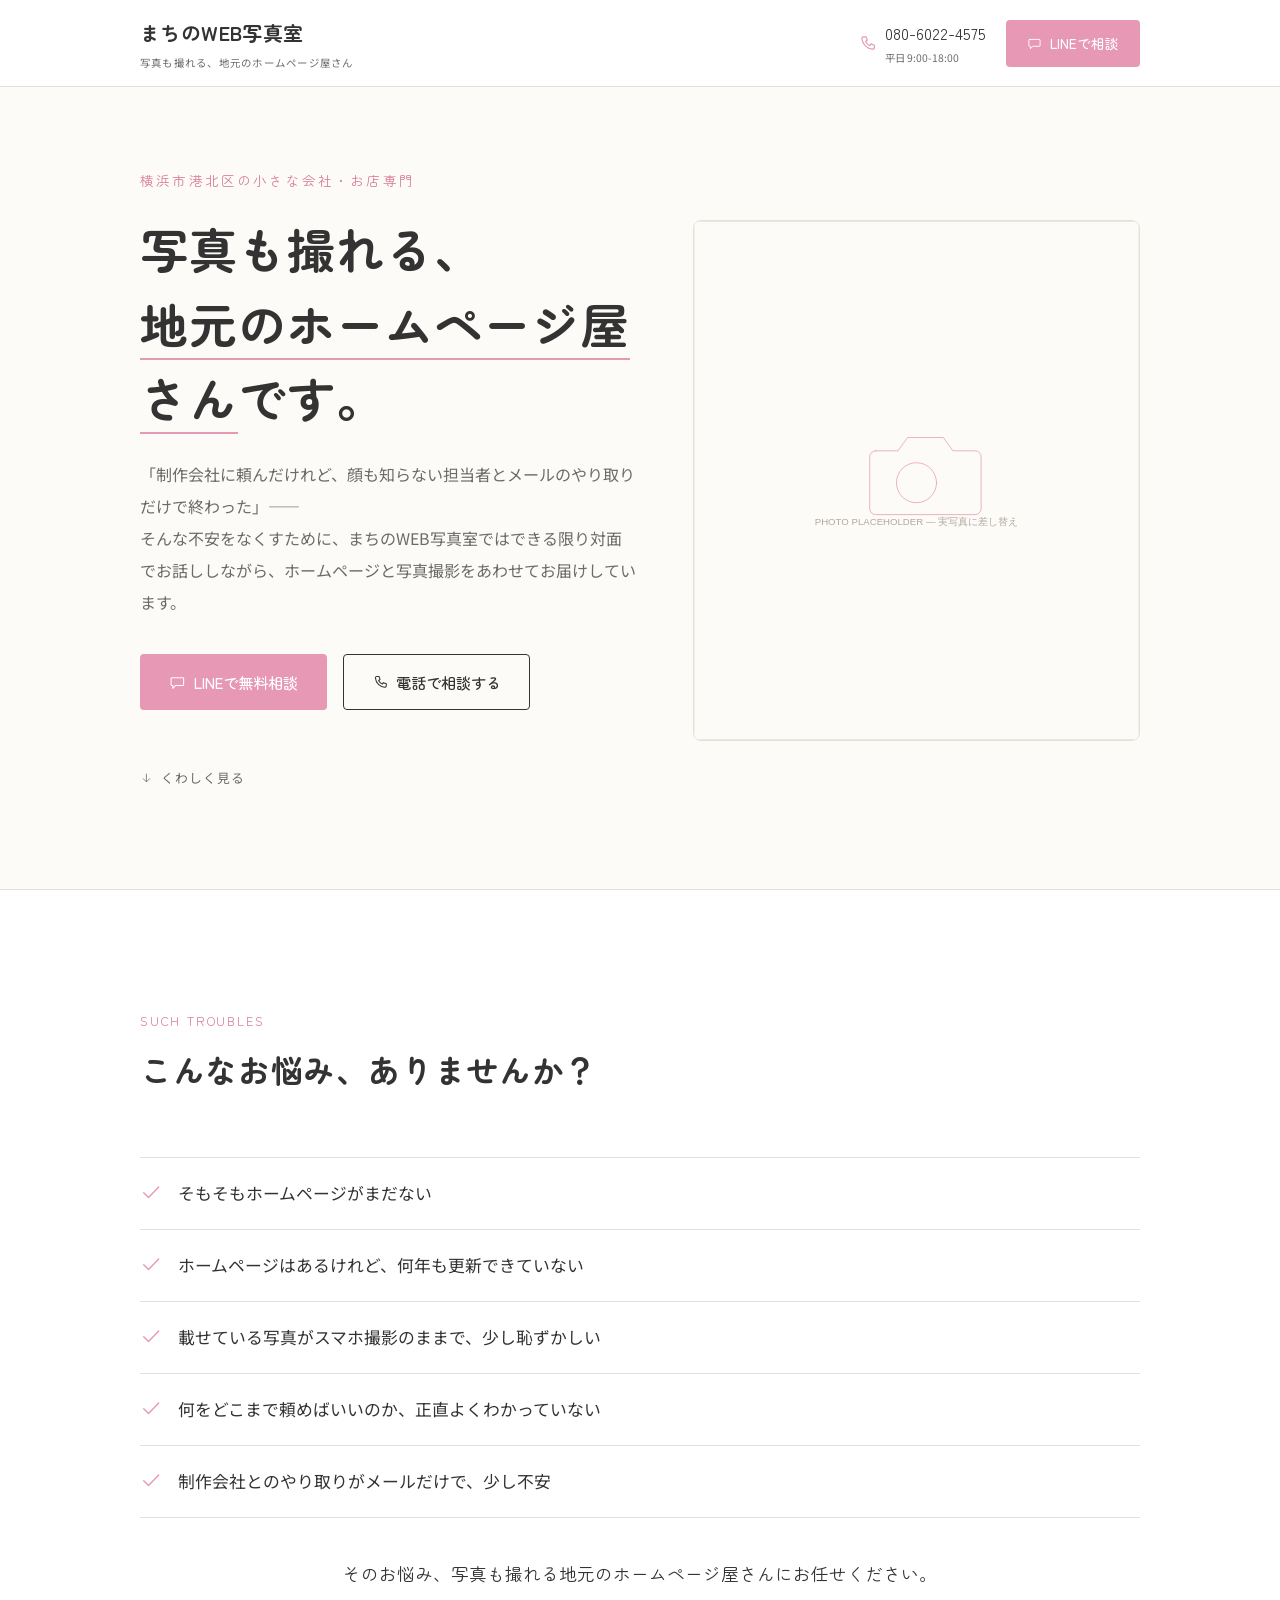
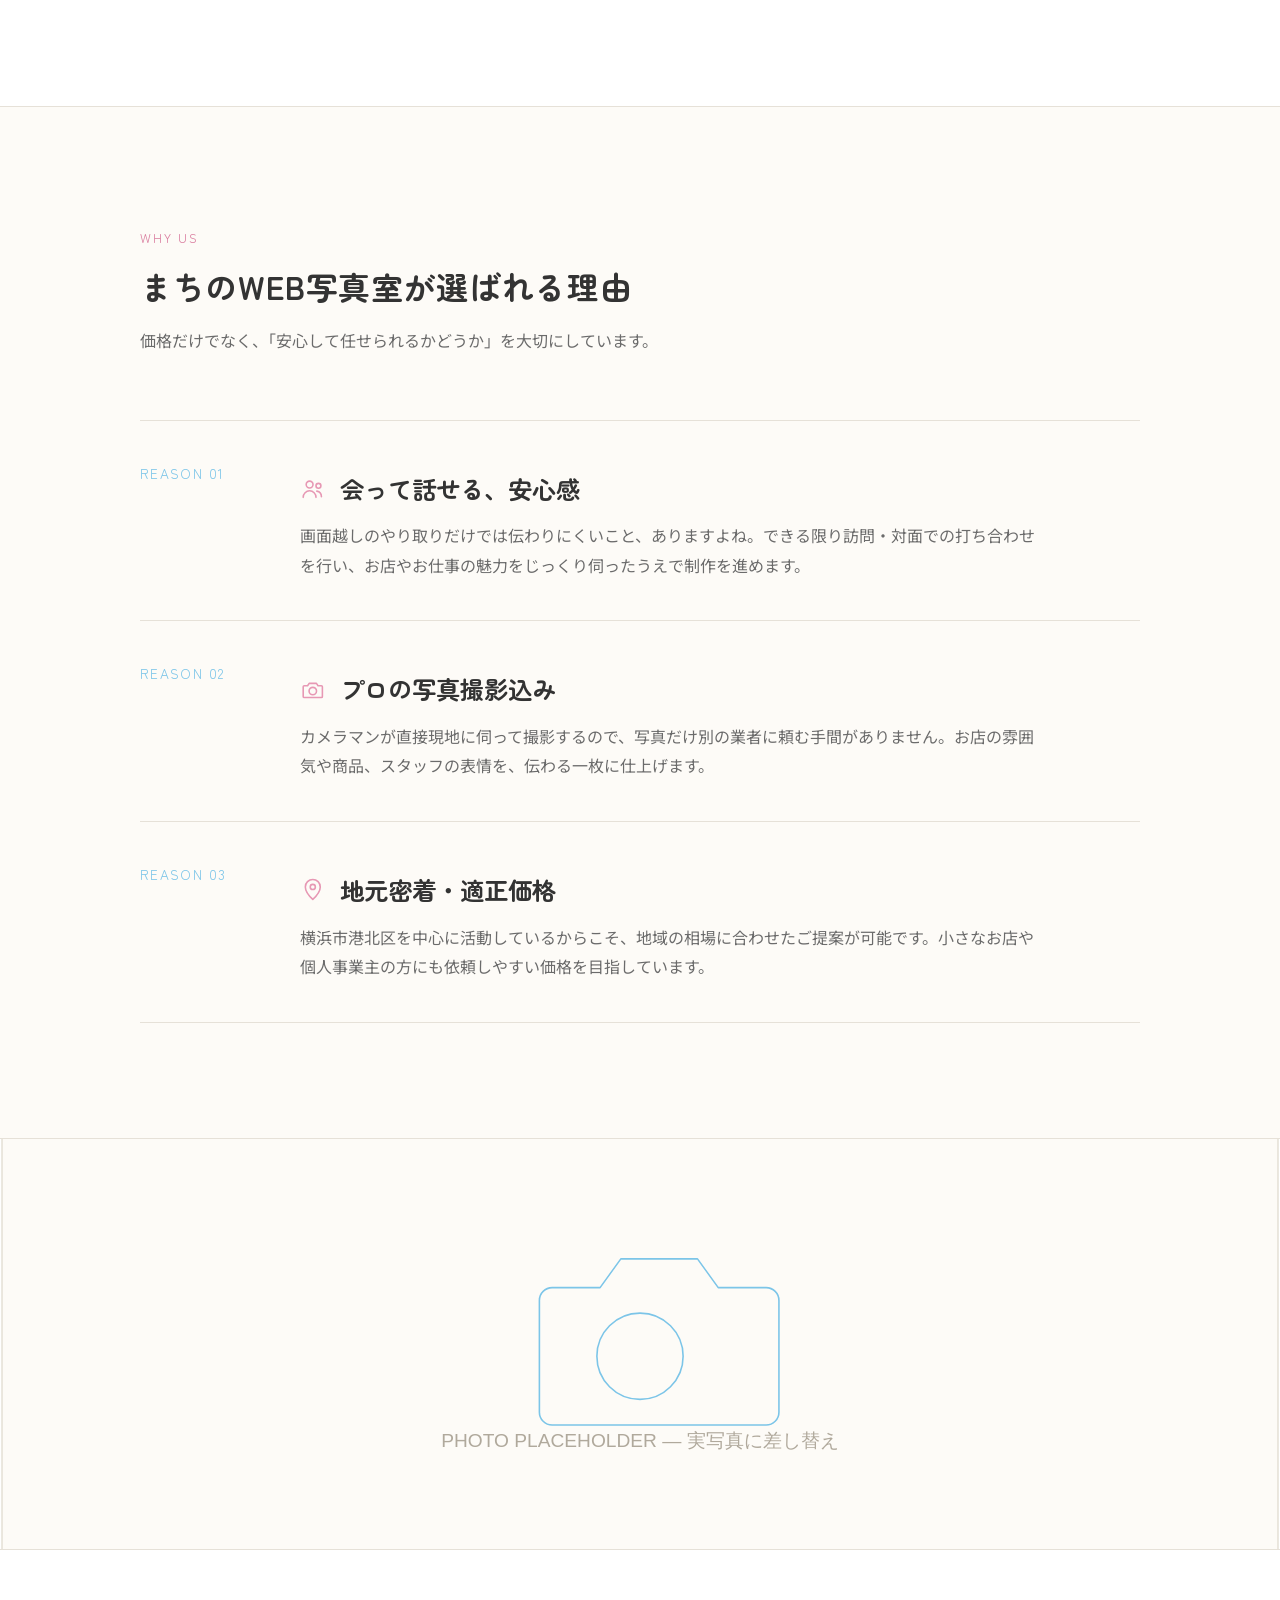
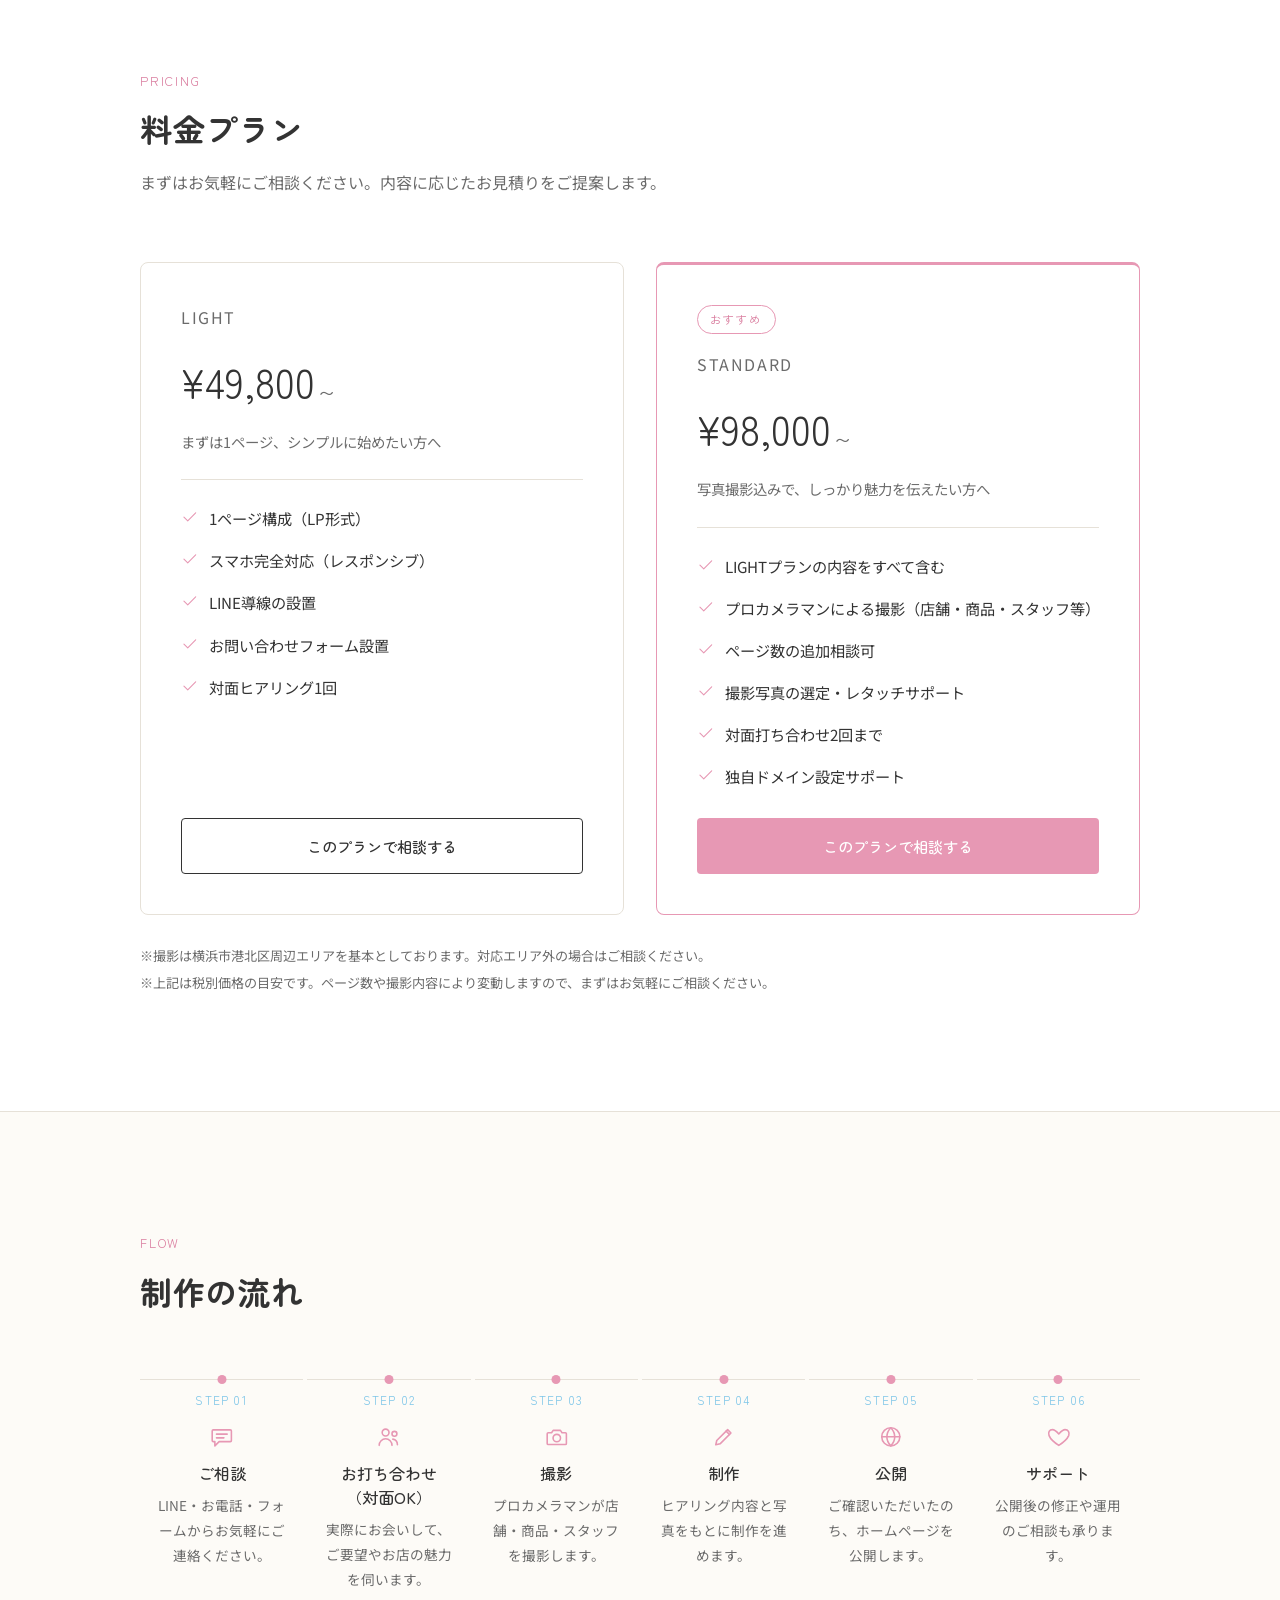
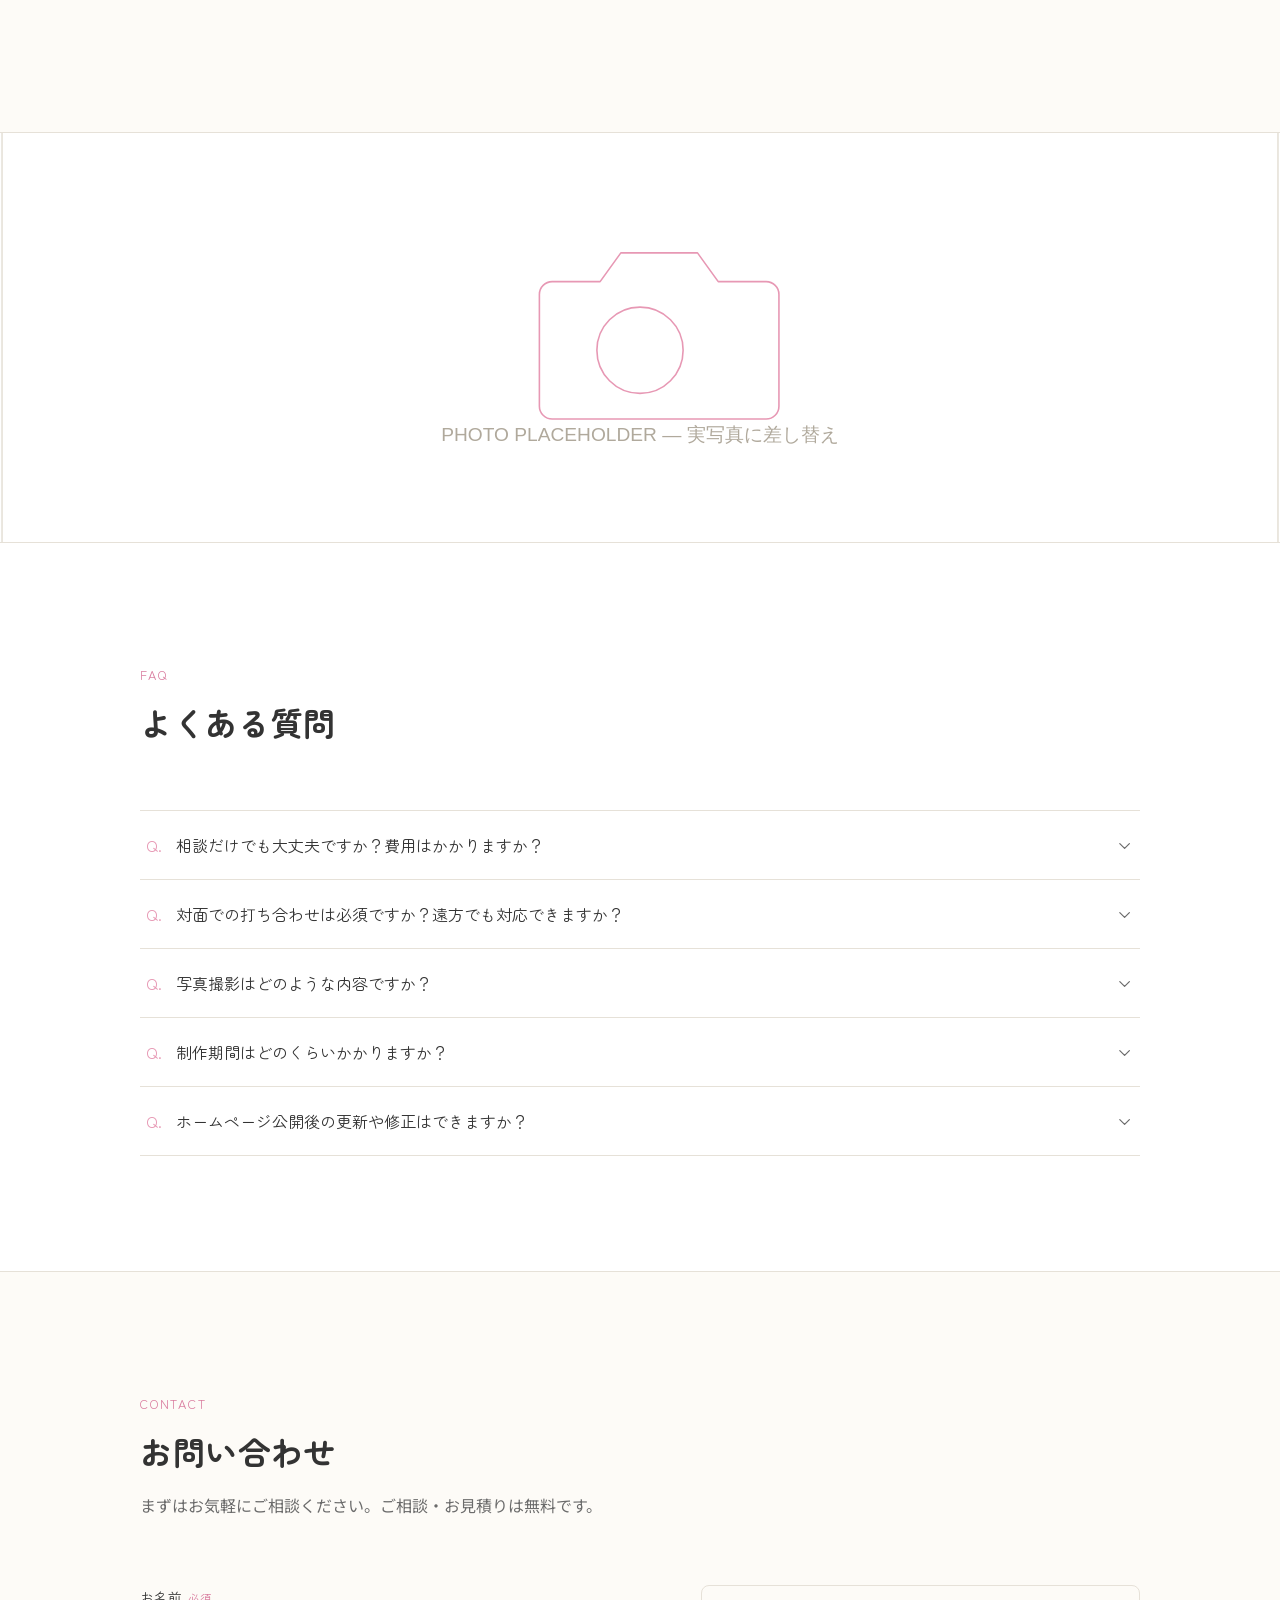
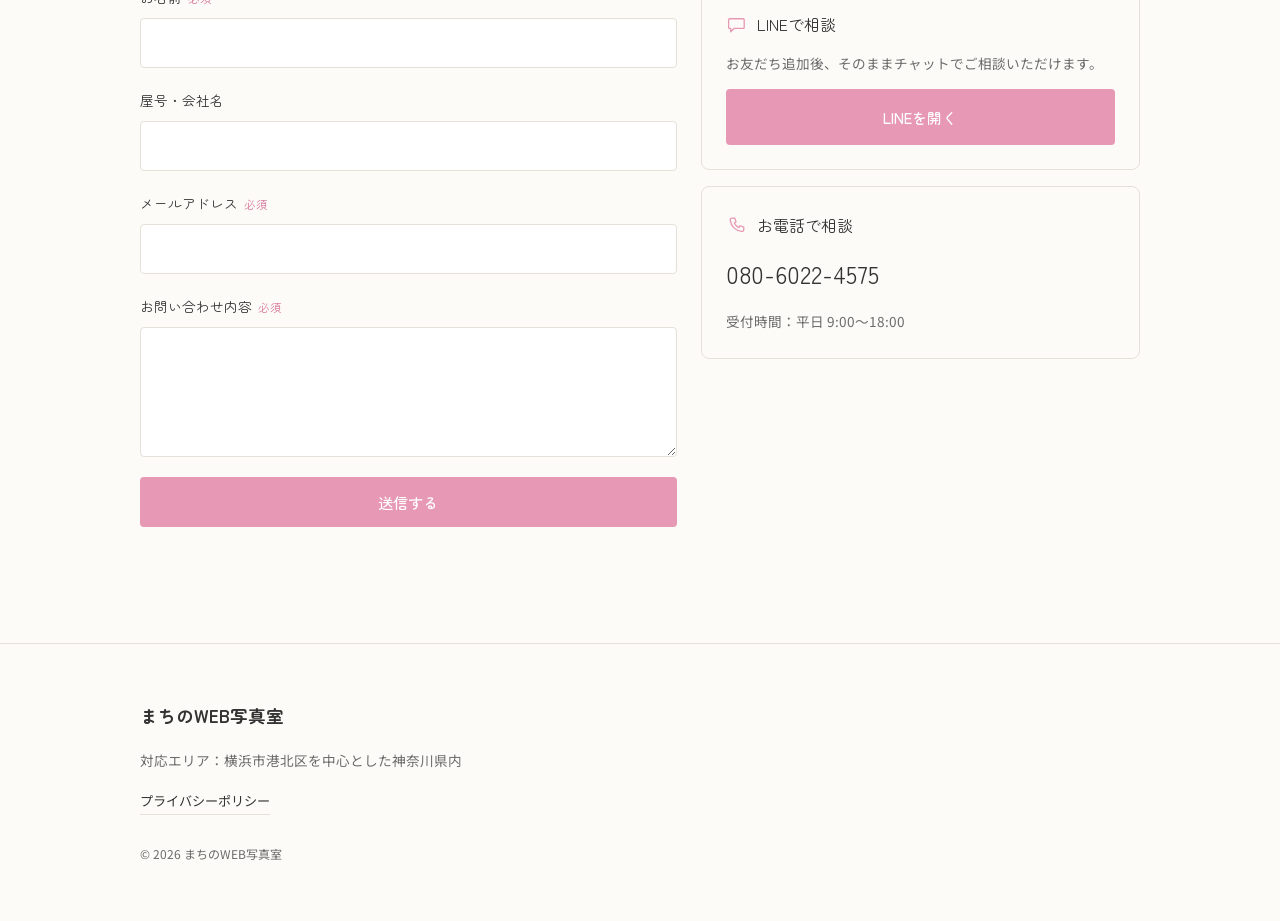
==== index.html @ 2e2262bf "お問い合わせフォームのFormspree送信先を設定 formspree.io で発行されたForm IDを反映し、実際にメール送信できる状態にする。  Co-Authored-By: Claude " ====
<!DOCTYPE html>
<html lang="ja">
<head>
<meta charset="UTF-8">
<meta name="viewport" content="width=device-width, initial-scale=1.0">
<title>ホームページ制作と写真撮影｜まちのWEB写真室（横浜市港北区）</title>
<meta name="description" content="横浜市港北区の中小企業向けホームページ制作。プロカメラマンによる写真撮影込みプランあり。対面打ち合わせ対応、49,800円から。">

<!-- TODO: Cloudflare Pagesへの本番デプロイ後、下記の canonical / OGP の URL を実際のドメインに置き換えてください -->
<link rel="canonical" href="https://machino-web-shashinshitsu.pages.dev/">

<!-- OGP -->
<meta property="og:type" content="website">
<meta property="og:locale" content="ja_JP">
<meta property="og:site_name" content="まちのWEB写真室">
<meta property="og:title" content="ホームページ制作と写真撮影｜まちのWEB写真室（横浜市港北区）">
<meta property="og:description" content="横浜市港北区の中小企業向けホームページ制作。プロカメラマンによる写真撮影込みプランあり。対面打ち合わせ対応、49,800円から。">
<meta property="og:url" content="https://machino-web-shashinshitsu.pages.dev/">
<!-- TODO: 実写真をもとにした 1200x630 の JPG/PNG に差し替え推奨（SVGは一部SNSで表示されない場合があります） -->
<meta property="og:image" content="https://machino-web-shashinshitsu.pages.dev/assets/ogp-image.svg">

<!-- Twitter Card -->
<meta name="twitter:card" content="summary_large_image">
<meta name="twitter:title" content="ホームページ制作と写真撮影｜まちのWEB写真室（横浜市港北区）">
<meta name="twitter:description" content="横浜市港北区の中小企業向けホームページ制作。プロカメラマンによる写真撮影込みプランあり。対面打ち合わせ対応、49,800円から。">
<meta name="twitter:image" content="https://machino-web-shashinshitsu.pages.dev/assets/ogp-image.svg">

<link rel="icon" type="image/svg+xml" href="assets/favicon.svg">

<link rel="preconnect" href="https://fonts.googleapis.com">
<link rel="preconnect" href="https://fonts.gstatic.com" crossorigin>
<link href="https://fonts.googleapis.com/css2?family=Zen+Maru+Gothic:wght@500;700&family=Noto+Sans+JP:wght@400;500&display=swap" rel="stylesheet">

<link rel="stylesheet" href="style.css">

<!-- JSON-LD: LocalBusiness -->
<script type="application/ld+json">
{
  "@context": "https://schema.org",
  "@type": "LocalBusiness",
  "name": "まちのWEB写真室",
  "description": "横浜市港北区の中小企業・個人事業主向けに、対面での打ち合わせとプロカメラマンによる写真撮影を組み合わせたホームページ制作サービスを提供しています。",
  "image": "https://machino-web-shashinshitsu.pages.dev/assets/ogp-image.svg",
  "telephone": "+81-80-6022-4575",
  "priceRange": "¥49,800〜",
  "address": {
    "@type": "PostalAddress",
    "addressLocality": "横浜市港北区",
    "addressRegion": "神奈川県",
    "addressCountry": "JP"
  },
  "areaServed": {
    "@type": "City",
    "name": "横浜市港北区"
  },
  "openingHoursSpecification": {
    "@type": "OpeningHoursSpecification",
    "dayOfWeek": ["Monday", "Tuesday", "Wednesday", "Thursday", "Friday"],
    "opens": "09:00",
    "closes": "18:00"
  },
  "url": "https://machino-web-shashinshitsu.pages.dev/",
  "sameAs": ["https://lin.ee/7ZsYu0g"]
}
</script>

<!-- JSON-LD: FAQPage -->
<script type="application/ld+json">
{
  "@context": "https://schema.org",
  "@type": "FAQPage",
  "mainEntity": [
    {
      "@type": "Question",
      "name": "相談だけでも大丈夫ですか？費用はかかりますか？",
      "acceptedAnswer": {
        "@type": "Answer",
        "text": "はい、もちろんです。ご相談やお見積りはすべて無料です。まずはLINEやお電話、フォームからお気軽にご連絡ください。"
      }
    },
    {
      "@type": "Question",
      "name": "対面での打ち合わせは必須ですか？遠方でも対応できますか？",
      "acceptedAnswer": {
        "@type": "Answer",
        "text": "対面は必須ではありません。横浜市港北区周辺のお客様には訪問・対面での打ち合わせをおすすめしていますが、オンライン打ち合わせにも対応しております。撮影は現地に伺う必要があるため、対応エリアについてはお問い合わせください。"
      }
    },
    {
      "@type": "Question",
      "name": "写真撮影はどのような内容ですか？",
      "acceptedAnswer": {
        "@type": "Answer",
        "text": "店舗の外観・内観、商品、スタッフの方のお写真などをプロカメラマンが撮影します。撮影した写真はホームページ内で使用するほか、SNS等での利用も可能です（STANDARDプラン以上）。"
      }
    },
    {
      "@type": "Question",
      "name": "制作期間はどのくらいかかりますか？",
      "acceptedAnswer": {
        "@type": "Answer",
        "text": "ご契約からご公開まで、目安として3〜4週間程度です。撮影の日程調整やご確認いただく回数により前後する場合がございますので、詳しくはご相談時にご案内いたします。"
      }
    },
    {
      "@type": "Question",
      "name": "ホームページ公開後の更新や修正はできますか？",
      "acceptedAnswer": {
        "@type": "Answer",
        "text": "軽微な文言修正などはご相談いただけます。継続的な更新や運用サポートをご希望の場合は、別途保守プランをご案内しておりますので、公開後もお気軽にご連絡ください。"
      }
    }
  ]
}
</script>
</head>
<body>

<!-- アイコンスプライト（自作・線画SVG） -->
<svg xmlns="http://www.w3.org/2000/svg" style="display:none" aria-hidden="true">
  <symbol id="icon-phone" viewBox="0 0 24 24">
    <path d="M7 3.5h3l1.6 4.2-2.1 1.6a11.5 11.5 0 0 0 5.2 5.2l1.6-2.1 4.2 1.6v3a2 2 0 0 1-2.2 2C11.3 18.5 5.5 12.7 5 6.2A2 2 0 0 1 7 3.5z"/>
  </symbol>
  <symbol id="icon-line" viewBox="0 0 24 24">
    <path d="M4 5.5h16a1 1 0 0 1 1 1v9a1 1 0 0 1-1 1H9.5l-4 4v-4H4a1 1 0 0 1-1-1v-9a1 1 0 0 1 1-1z"/>
  </symbol>
  <symbol id="icon-mail" viewBox="0 0 24 24">
    <path d="M3.5 6.5h17v11h-17z"/>
    <polyline points="3.5 7 12 13.5 20.5 7"/>
  </symbol>
  <symbol id="icon-check" viewBox="0 0 24 24">
    <polyline points="4 12.5 9.2 17.7 20 6.5"/>
  </symbol>
  <symbol id="icon-people" viewBox="0 0 24 24">
    <circle cx="9" cy="8" r="3.2"/>
    <path d="M3 20c0-3.4 2.7-6.1 6-6.1s6 2.7 6 6.1"/>
    <circle cx="17.3" cy="9.2" r="2.3"/>
    <path d="M15.8 14.2c2.5.5 4.3 2.6 4.3 5.3"/>
  </symbol>
  <symbol id="icon-camera" viewBox="0 0 24 24">
    <path d="M4 8.2h3.1l1.5-2.2h6.8l1.5 2.2H20a1 1 0 0 1 1 1v9a1 1 0 0 1-1 1H4a1 1 0 0 1-1-1v-9a1 1 0 0 1 1-1z"/>
    <circle cx="12" cy="13.2" r="3.5"/>
  </symbol>
  <symbol id="icon-pin" viewBox="0 0 24 24">
    <path d="M12 21s7-6.6 7-11.7A7 7 0 0 0 5 9.3C5 14.4 12 21 12 21z"/>
    <circle cx="12" cy="9.3" r="2.4"/>
  </symbol>
  <symbol id="icon-message" viewBox="0 0 24 24">
    <path d="M4 5.5h16a1 1 0 0 1 1 1v9a1 1 0 0 1-1 1H9.5l-4 4v-4H4a1 1 0 0 1-1-1v-9a1 1 0 0 1 1-1z"/>
    <line x1="7" y1="9.5" x2="17" y2="9.5"/>
    <line x1="7" y1="13" x2="14" y2="13"/>
  </symbol>
  <symbol id="icon-edit" viewBox="0 0 24 24">
    <path d="M4.5 19.5l0.9-4 10.2-10.2 3.1 3.1L8.5 18.6l-4 0.9z"/>
    <line x1="14.2" y1="6.7" x2="17.3" y2="9.8"/>
  </symbol>
  <symbol id="icon-globe" viewBox="0 0 24 24">
    <circle cx="12" cy="12" r="8.5"/>
    <line x1="3.5" y1="12" x2="20.5" y2="12"/>
    <path d="M12 3.5c2.4 2.5 3.7 5.5 3.7 8.5s-1.3 6-3.7 8.5c-2.4-2.5-3.7-5.5-3.7-8.5S9.6 6 12 3.5z"/>
  </symbol>
  <symbol id="icon-heart" viewBox="0 0 24 24">
    <path d="M12 20s-7.3-4.6-9.1-9.1C1.7 7.9 3.2 5.3 6.1 5.3c1.9 0 3.3 1.1 5.9 4 2.6-2.9 4-4 5.9-4 2.9 0 4.4 2.6 3.4 5.6C19.3 15.4 12 20 12 20z"/>
  </symbol>
  <symbol id="icon-chevron" viewBox="0 0 24 24">
    <polyline points="6 9.5 12 15.5 18 9.5"/>
  </symbol>
  <symbol id="icon-arrow-down" viewBox="0 0 24 24">
    <line x1="12" y1="4" x2="12" y2="18"/>
    <polyline points="6 12.5 12 18.5 18 12.5"/>
  </symbol>
</svg>

<header class="site-header">
  <div class="container">
    <a href="#" class="logo">まちのWEB写真室<span>写真も撮れる、地元のホームページ屋さん</span></a>
    <div class="header-actions">
      <a href="tel:08060224575" class="header-tel">
        <svg class="icon" aria-hidden="true"><use href="#icon-phone"></use></svg>
        <span>080-6022-4575<span class="header-tel-sub">平日 9:00-18:00</span></span>
      </a>
      <a href="https://lin.ee/7ZsYu0g" class="btn btn-line" target="_blank" rel="noopener">
        <svg class="icon" aria-hidden="true"><use href="#icon-line"></use></svg>
        LINEで相談
      </a>
    </div>
  </div>
</header>

<main>

  <!-- ヒーロー -->
  <section class="hero" id="hero">
    <div class="container">
      <div class="hero-copy fade-in">
        <span class="hero-eyebrow">横浜市港北区の小さな会社・お店専門</span>
        <h1 class="hero-title">写真も撮れる、<br><em>地元のホームページ屋さん</em>です。</h1>
        <p class="hero-text">
          「制作会社に頼んだけれど、顔も知らない担当者とメールのやり取りだけで終わった」——<br>
          そんな不安をなくすために、まちのWEB写真室ではできる限り対面でお話ししながら、ホームページと写真撮影をあわせてお届けしています。
        </p>
        <div class="hero-cta">
          <a href="https://lin.ee/7ZsYu0g" class="btn btn-line" target="_blank" rel="noopener">
            <svg class="icon" aria-hidden="true"><use href="#icon-line"></use></svg>
            LINEで無料相談
          </a>
          <a href="tel:08060224575" class="btn btn-outline">
            <svg class="icon" aria-hidden="true"><use href="#icon-phone"></use></svg>
            電話で相談する
          </a>
        </div>
        <a href="#worries" class="scroll-cue" data-scroll>
          <svg class="icon" aria-hidden="true"><use href="#icon-arrow-down"></use></svg>
          くわしく見る
        </a>
      </div>
      <div class="hero-photo fade-in">
        <img src="assets/hero-photo.svg" alt="撮影の様子（写真プレースホルダー・後日実写真に差し替え予定）" loading="lazy" width="1200" height="1400">
      </div>
    </div>
  </section>

  <!-- お悩み共感 -->
  <section class="section section--white" id="worries">
    <div class="container">
      <div class="section-head fade-in">
        <span class="section-eyebrow">SUCH TROUBLES</span>
        <h2 class="section-title">こんなお悩み、ありませんか？</h2>
      </div>
      <ul class="worries-list fade-in">
        <li>
          <svg class="icon" aria-hidden="true"><use href="#icon-check"></use></svg>
          <span>そもそもホームページがまだない</span>
        </li>
        <li>
          <svg class="icon" aria-hidden="true"><use href="#icon-check"></use></svg>
          <span>ホームページはあるけれど、何年も更新できていない</span>
        </li>
        <li>
          <svg class="icon" aria-hidden="true"><use href="#icon-check"></use></svg>
          <span>載せている写真がスマホ撮影のままで、少し恥ずかしい</span>
        </li>
        <li>
          <svg class="icon" aria-hidden="true"><use href="#icon-check"></use></svg>
          <span>何をどこまで頼めばいいのか、正直よくわかっていない</span>
        </li>
        <li>
          <svg class="icon" aria-hidden="true"><use href="#icon-check"></use></svg>
          <span>制作会社とのやり取りがメールだけで、少し不安</span>
        </li>
      </ul>
      <p class="worries-outro fade-in">そのお悩み、写真も撮れる地元のホームページ屋さんにお任せください。</p>
    </div>
  </section>

  <!-- 選ばれる理由 -->
  <section class="section section--cream" id="reasons">
    <div class="container">
      <div class="section-head fade-in">
        <span class="section-eyebrow">WHY US</span>
        <h2 class="section-title">まちのWEB写真室が選ばれる理由</h2>
        <p class="section-lead">価格だけでなく、「安心して任せられるかどうか」を大切にしています。</p>
      </div>
      <div class="reasons-list">
        <div class="reason-row fade-in">
          <span class="reason-number">REASON 01</span>
          <div>
            <div class="reason-heading">
              <svg class="icon" aria-hidden="true"><use href="#icon-people"></use></svg>
              <h3>会って話せる、安心感</h3>
            </div>
            <p class="reason-text">画面越しのやり取りだけでは伝わりにくいこと、ありますよね。できる限り訪問・対面での打ち合わせを行い、お店やお仕事の魅力をじっくり伺ったうえで制作を進めます。</p>
          </div>
        </div>
        <div class="reason-row fade-in">
          <span class="reason-number">REASON 02</span>
          <div>
            <div class="reason-heading">
              <svg class="icon" aria-hidden="true"><use href="#icon-camera"></use></svg>
              <h3>プロの写真撮影込み</h3>
            </div>
            <p class="reason-text">カメラマンが直接現地に伺って撮影するので、写真だけ別の業者に頼む手間がありません。お店の雰囲気や商品、スタッフの表情を、伝わる一枚に仕上げます。</p>
          </div>
        </div>
        <div class="reason-row fade-in">
          <span class="reason-number">REASON 03</span>
          <div>
            <div class="reason-heading">
              <svg class="icon" aria-hidden="true"><use href="#icon-pin"></use></svg>
              <h3>地元密着・適正価格</h3>
            </div>
            <p class="reason-text">横浜市港北区を中心に活動しているからこそ、地域の相場に合わせたご提案が可能です。小さなお店や個人事業主の方にも依頼しやすい価格を目指しています。</p>
          </div>
        </div>
      </div>
    </div>
  </section>

  <!-- 横長写真エリア 1 -->
  <div class="photo-band fade-in">
    <img src="assets/section-photo-1.svg" alt="撮影風景（写真プレースホルダー・後日実写真に差し替え予定）" loading="lazy" width="1600" height="700">
  </div>

  <!-- 料金プラン -->
  <section class="section section--white" id="pricing">
    <div class="container">
      <div class="section-head fade-in">
        <span class="section-eyebrow">PRICING</span>
        <h2 class="section-title">料金プラン</h2>
        <p class="section-lead">まずはお気軽にご相談ください。内容に応じたお見積りをご提案します。</p>
      </div>
      <div class="pricing-grid">
        <div class="plan fade-in">
          <p class="plan-name">LIGHT</p>
          <p class="plan-price">¥49,800<small>〜</small></p>
          <p class="plan-desc">まずは1ページ、シンプルに始めたい方へ</p>
          <ul class="plan-features">
            <li><svg class="icon" aria-hidden="true"><use href="#icon-check"></use></svg><span>1ページ構成（LP形式）</span></li>
            <li><svg class="icon" aria-hidden="true"><use href="#icon-check"></use></svg><span>スマホ完全対応（レスポンシブ）</span></li>
            <li><svg class="icon" aria-hidden="true"><use href="#icon-check"></use></svg><span>LINE導線の設置</span></li>
            <li><svg class="icon" aria-hidden="true"><use href="#icon-check"></use></svg><span>お問い合わせフォーム設置</span></li>
            <li><svg class="icon" aria-hidden="true"><use href="#icon-check"></use></svg><span>対面ヒアリング1回</span></li>
          </ul>
          <a href="#contact" class="btn btn-outline btn-block" data-scroll>このプランで相談する</a>
        </div>
        <div class="plan plan--standard fade-in">
          <span class="plan-badge">おすすめ</span>
          <p class="plan-name">STANDARD</p>
          <p class="plan-price">¥98,000<small>〜</small></p>
          <p class="plan-desc">写真撮影込みで、しっかり魅力を伝えたい方へ</p>
          <ul class="plan-features">
            <li><svg class="icon" aria-hidden="true"><use href="#icon-check"></use></svg><span>LIGHTプランの内容をすべて含む</span></li>
            <li><svg class="icon" aria-hidden="true"><use href="#icon-check"></use></svg><span>プロカメラマンによる撮影（店舗・商品・スタッフ等）</span></li>
            <li><svg class="icon" aria-hidden="true"><use href="#icon-check"></use></svg><span>ページ数の追加相談可</span></li>
            <li><svg class="icon" aria-hidden="true"><use href="#icon-check"></use></svg><span>撮影写真の選定・レタッチサポート</span></li>
            <li><svg class="icon" aria-hidden="true"><use href="#icon-check"></use></svg><span>対面打ち合わせ2回まで</span></li>
            <li><svg class="icon" aria-hidden="true"><use href="#icon-check"></use></svg><span>独自ドメイン設定サポート</span></li>
          </ul>
          <a href="#contact" class="btn btn-line btn-block" data-scroll>このプランで相談する</a>
        </div>
      </div>
      <p class="pricing-note fade-in">
        ※撮影は横浜市港北区周辺エリアを基本としております。対応エリア外の場合はご相談ください。<br>
        ※上記は税別価格の目安です。ページ数や撮影内容により変動しますので、まずはお気軽にご相談ください。
      </p>
    </div>
  </section>

  <!-- 制作の流れ -->
  <section class="section section--cream" id="flow">
    <div class="container">
      <div class="section-head fade-in">
        <span class="section-eyebrow">FLOW</span>
        <h2 class="section-title">制作の流れ</h2>
      </div>
      <div class="flow-list fade-in">
        <div class="flow-step">
          <span class="flow-index">STEP 01</span>
          <div class="flow-icon"><svg class="icon" aria-hidden="true"><use href="#icon-message"></use></svg></div>
          <h3 class="flow-title">ご相談</h3>
          <p class="flow-text">LINE・お電話・フォームからお気軽にご連絡ください。</p>
        </div>
        <div class="flow-step">
          <span class="flow-index">STEP 02</span>
          <div class="flow-icon"><svg class="icon" aria-hidden="true"><use href="#icon-people"></use></svg></div>
          <h3 class="flow-title">お打ち合わせ<br>（対面OK）</h3>
          <p class="flow-text">実際にお会いして、ご要望やお店の魅力を伺います。</p>
        </div>
        <div class="flow-step">
          <span class="flow-index">STEP 03</span>
          <div class="flow-icon"><svg class="icon" aria-hidden="true"><use href="#icon-camera"></use></svg></div>
          <h3 class="flow-title">撮影</h3>
          <p class="flow-text">プロカメラマンが店舗・商品・スタッフを撮影します。</p>
        </div>
        <div class="flow-step">
          <span class="flow-index">STEP 04</span>
          <div class="flow-icon"><svg class="icon" aria-hidden="true"><use href="#icon-edit"></use></svg></div>
          <h3 class="flow-title">制作</h3>
          <p class="flow-text">ヒアリング内容と写真をもとに制作を進めます。</p>
        </div>
        <div class="flow-step">
          <span class="flow-index">STEP 05</span>
          <div class="flow-icon"><svg class="icon" aria-hidden="true"><use href="#icon-globe"></use></svg></div>
          <h3 class="flow-title">公開</h3>
          <p class="flow-text">ご確認いただいたのち、ホームページを公開します。</p>
        </div>
        <div class="flow-step">
          <span class="flow-index">STEP 06</span>
          <div class="flow-icon"><svg class="icon" aria-hidden="true"><use href="#icon-heart"></use></svg></div>
          <h3 class="flow-title">サポート</h3>
          <p class="flow-text">公開後の修正や運用のご相談も承ります。</p>
        </div>
      </div>
    </div>
  </section>

  <!-- 横長写真エリア 2 -->
  <div class="photo-band fade-in">
    <img src="assets/section-photo-2.svg" alt="お打ち合わせの様子（写真プレースホルダー・後日実写真に差し替え予定）" loading="lazy" width="1600" height="700">
  </div>

  <!-- よくある質問 -->
  <section class="section section--white" id="faq">
    <div class="container">
      <div class="section-head fade-in">
        <span class="section-eyebrow">FAQ</span>
        <h2 class="section-title">よくある質問</h2>
      </div>
      <div class="faq-list fade-in">
        <div class="faq-item">
          <button class="faq-question" aria-expanded="false">
            <span class="faq-question-text"><span class="faq-q-mark">Q.</span><span>相談だけでも大丈夫ですか？費用はかかりますか？</span></span>
            <svg class="icon" aria-hidden="true"><use href="#icon-chevron"></use></svg>
          </button>
          <div class="faq-answer">
            <div class="faq-answer-inner">
              <span class="faq-a-mark">A.</span>
              <span>はい、もちろんです。ご相談やお見積りはすべて無料です。まずはLINEやお電話、フォームからお気軽にご連絡ください。</span>
            </div>
          </div>
        </div>
        <div class="faq-item">
          <button class="faq-question" aria-expanded="false">
            <span class="faq-question-text"><span class="faq-q-mark">Q.</span><span>対面での打ち合わせは必須ですか？遠方でも対応できますか？</span></span>
            <svg class="icon" aria-hidden="true"><use href="#icon-chevron"></use></svg>
          </button>
          <div class="faq-answer">
            <div class="faq-answer-inner">
              <span class="faq-a-mark">A.</span>
              <span>対面は必須ではありません。横浜市港北区周辺のお客様には訪問・対面での打ち合わせをおすすめしていますが、オンライン打ち合わせにも対応しております。撮影は現地に伺う必要があるため、対応エリアについてはお問い合わせください。</span>
            </div>
          </div>
        </div>
        <div class="faq-item">
          <button class="faq-question" aria-expanded="false">
            <span class="faq-question-text"><span class="faq-q-mark">Q.</span><span>写真撮影はどのような内容ですか？</span></span>
            <svg class="icon" aria-hidden="true"><use href="#icon-chevron"></use></svg>
          </button>
          <div class="faq-answer">
            <div class="faq-answer-inner">
              <span class="faq-a-mark">A.</span>
              <span>店舗の外観・内観、商品、スタッフの方のお写真などをプロカメラマンが撮影します。撮影した写真はホームページ内で使用するほか、SNS等での利用も可能です（STANDARDプラン以上）。</span>
            </div>
          </div>
        </div>
        <div class="faq-item">
          <button class="faq-question" aria-expanded="false">
            <span class="faq-question-text"><span class="faq-q-mark">Q.</span><span>制作期間はどのくらいかかりますか？</span></span>
            <svg class="icon" aria-hidden="true"><use href="#icon-chevron"></use></svg>
          </button>
          <div class="faq-answer">
            <div class="faq-answer-inner">
              <span class="faq-a-mark">A.</span>
              <span>ご契約からご公開まで、目安として3〜4週間程度です。撮影の日程調整やご確認いただく回数により前後する場合がございますので、詳しくはご相談時にご案内いたします。</span>
            </div>
          </div>
        </div>
        <div class="faq-item">
          <button class="faq-question" aria-expanded="false">
            <span class="faq-question-text"><span class="faq-q-mark">Q.</span><span>ホームページ公開後の更新や修正はできますか？</span></span>
            <svg class="icon" aria-hidden="true"><use href="#icon-chevron"></use></svg>
          </button>
          <div class="faq-answer">
            <div class="faq-answer-inner">
              <span class="faq-a-mark">A.</span>
              <span>軽微な文言修正などはご相談いただけます。継続的な更新や運用サポートをご希望の場合は、別途保守プランをご案内しておりますので、公開後もお気軽にご連絡ください。</span>
            </div>
          </div>
        </div>
      </div>
    </div>
  </section>

  <!-- お問い合わせ -->
  <section class="section section--cream" id="contact">
    <div class="container">
      <div class="section-head fade-in">
        <span class="section-eyebrow">CONTACT</span>
        <h2 class="section-title">お問い合わせ</h2>
        <p class="section-lead">まずはお気軽にご相談ください。ご相談・お見積りは無料です。</p>
      </div>
      <div class="contact-grid fade-in">
        <form class="contact-form" action="https://formspree.io/f/xjgqpjnr" method="POST">
          <input type="hidden" name="_subject" value="【まちのWEB写真室】ホームページからお問い合わせがありました">
          <input type="text" name="_gotcha" style="display:none" tabindex="-1" autocomplete="off">
          <div class="form-row">
            <label for="name">お名前<span class="required">必須</span></label>
            <input type="text" id="name" name="name" required autocomplete="name">
          </div>
          <div class="form-row">
            <label for="company">屋号・会社名</label>
            <input type="text" id="company" name="company" autocomplete="organization">
          </div>
          <div class="form-row">
            <label for="email">メールアドレス<span class="required">必須</span></label>
            <input type="email" id="email" name="email" required autocomplete="email">
          </div>
          <div class="form-row">
            <label for="message">お問い合わせ内容<span class="required">必須</span></label>
            <textarea id="message" name="message" required></textarea>
          </div>
          <button type="submit" class="btn btn-line btn-block">送信する</button>
        </form>

        <div class="contact-side">
          <div class="contact-card">
            <div class="contact-card-head">
              <svg class="icon" aria-hidden="true"><use href="#icon-line"></use></svg>
              <span>LINEで相談</span>
            </div>
            <p class="contact-card-text">お友だち追加後、そのままチャットでご相談いただけます。</p>
            <a href="https://lin.ee/7ZsYu0g" class="btn btn-line btn-block" target="_blank" rel="noopener">LINEを開く</a>
          </div>
          <div class="contact-card">
            <div class="contact-card-head">
              <svg class="icon" aria-hidden="true"><use href="#icon-phone"></use></svg>
              <span>お電話で相談</span>
            </div>
            <p class="contact-tel-number"><a href="tel:08060224575">080-6022-4575</a></p>
            <p class="contact-card-text">受付時間：平日 9:00〜18:00</p>
          </div>
        </div>
      </div>
    </div>
  </section>

</main>

<footer class="site-footer">
  <div class="container">
    <p class="footer-logo">まちのWEB写真室</p>
    <p class="footer-area">対応エリア：横浜市港北区を中心とした神奈川県内</p>
    <div class="footer-links">
      <a href="privacy.html">プライバシーポリシー</a>
    </div>
    <p class="footer-copyright">&copy; 2026 まちのWEB写真室</p>
  </div>
</footer>

<!-- モバイル固定フッターバー -->
<nav class="mobile-cta-bar" aria-label="お問い合わせ">
  <a href="https://lin.ee/7ZsYu0g" class="cta-line" target="_blank" rel="noopener">
    <svg class="icon" aria-hidden="true"><use href="#icon-line"></use></svg>
    LINEで相談
  </a>
  <a href="tel:08060224575" class="cta-tel">
    <svg class="icon" aria-hidden="true"><use href="#icon-phone"></use></svg>
    電話する
  </a>
</nav>

<script src="script.js"></script>
</body>
</html>
---- style.css ----
/* ============================================================
   まちのWEB写真室 — style.css
   ============================================================ */

:root {
  --color-white: #FFFFFF;
  --color-cream: #FDFBF7;
  --color-pink: #E798B4;
  --color-pink-deep: #D97C9E;
  --color-blue: #7CC5E8;
  --color-text: #333333;
  --color-text-soft: #6B6B6B;
  --color-border: #E6E1D8;

  --font-heading: 'Zen Maru Gothic', 'Noto Sans JP', sans-serif;
  --font-body: 'Noto Sans JP', 'Zen Maru Gothic', sans-serif;

  --container-width: 1080px;
  --space-section-y: clamp(64px, 9vw, 128px);
  --space-section-x: clamp(20px, 5vw, 40px);

  --radius-sm: 4px;
  --radius-md: 8px;
}

/* ---------- Reset ---------- */
*, *::before, *::after { box-sizing: border-box; }

html {
  scroll-behavior: smooth;
  -webkit-text-size-adjust: 100%;
}

body {
  margin: 0;
  font-family: var(--font-body);
  font-weight: 400;
  color: var(--color-text);
  background-color: var(--color-white);
  line-height: 1.85;
  -webkit-font-smoothing: antialiased;
}

h1, h2, h3, h4 {
  font-family: var(--font-heading);
  font-weight: 700;
  line-height: 1.5;
  margin: 0;
}

p { margin: 0; }

ul, ol { margin: 0; padding: 0; list-style: none; }

a {
  color: inherit;
  text-decoration: none;
}

img { max-width: 100%; display: block; }

button {
  font-family: inherit;
  background: none;
  border: none;
  cursor: pointer;
  color: inherit;
}

input, textarea {
  font-family: inherit;
  font-size: 1rem;
  color: var(--color-text);
}

/* Respect reduced-motion preference */
@media (prefers-reduced-motion: reduce) {
  html { scroll-behavior: auto; }
  * { animation-duration: 0.01ms !important; animation-iteration-count: 1 !important; transition-duration: 0.01ms !important; }
}

/* ---------- Layout helpers ---------- */
.container {
  max-width: var(--container-width);
  margin-inline: auto;
  padding-inline: var(--space-section-x);
}

.section {
  padding-block: var(--space-section-y);
  border-top: 1px solid var(--color-border);
}

.section--cream { background-color: var(--color-cream); }
.section--white { background-color: var(--color-white); }

.section-head {
  margin-bottom: clamp(40px, 6vw, 64px);
}

.section-eyebrow {
  display: inline-block;
  font-family: var(--font-heading);
  font-size: 0.8rem;
  letter-spacing: 0.14em;
  color: var(--color-pink-deep);
  margin-bottom: 12px;
}

.section-title {
  font-size: clamp(1.5rem, 3vw, 2rem);
  letter-spacing: 0.02em;
}

.section-lead {
  margin-top: 16px;
  color: var(--color-text-soft);
  max-width: 44em;
}

/* ---------- Icons ---------- */
.icon {
  width: 1em;
  height: 1em;
  fill: none;
  stroke: currentColor;
  stroke-width: 1.5;
  stroke-linecap: round;
  stroke-linejoin: round;
  flex-shrink: 0;
}

/* ---------- Buttons ---------- */
.btn {
  display: inline-flex;
  align-items: center;
  gap: 8px;
  font-family: var(--font-heading);
  font-weight: 500;
  font-size: 0.95rem;
  padding: 13px 28px;
  border-radius: var(--radius-sm);
  border: 1px solid transparent;
  transition: opacity 0.2s ease, background-color 0.2s ease, border-color 0.2s ease;
  white-space: nowrap;
}

.btn .icon { font-size: 1.1em; }

.btn-line {
  background-color: var(--color-pink);
  color: var(--color-white);
}
.btn-line:hover { background-color: var(--color-pink-deep); }

.btn-outline {
  background-color: transparent;
  border-color: var(--color-text);
  color: var(--color-text);
}
.btn-outline:hover { border-color: var(--color-pink-deep); color: var(--color-pink-deep); }

.btn-block { width: 100%; justify-content: center; }

/* ---------- Header ---------- */
.site-header {
  position: fixed;
  inset-block-start: 0;
  inset-inline: 0;
  z-index: 100;
  background-color: rgba(255, 255, 255, 0.92);
  backdrop-filter: saturate(150%) blur(6px);
  border-bottom: 1px solid var(--color-border);
}

.site-header .container {
  display: flex;
  align-items: center;
  justify-content: space-between;
  padding-block: 14px;
}

.logo {
  font-family: var(--font-heading);
  font-weight: 700;
  font-size: clamp(1rem, 2.2vw, 1.25rem);
  letter-spacing: 0.02em;
}

.logo span {
  display: block;
  font-family: var(--font-body);
  font-weight: 400;
  font-size: 0.65rem;
  color: var(--color-text-soft);
  letter-spacing: 0.12em;
  margin-top: 2px;
}

.header-actions {
  display: flex;
  align-items: center;
  gap: 20px;
}

.header-tel {
  display: none;
  align-items: center;
  gap: 8px;
  font-family: var(--font-heading);
  font-size: 1rem;
}

.header-tel .icon { color: var(--color-pink); font-size: 1.2rem; }

.header-tel-sub {
  display: block;
  font-family: var(--font-body);
  font-size: 0.65rem;
  color: var(--color-text-soft);
}

.header-actions .btn { padding: 10px 20px; font-size: 0.85rem; }

@media (min-width: 768px) {
  .header-tel { display: inline-flex; }
}

/* ---------- Hero ---------- */
.hero {
  padding-block-start: calc(72px + clamp(40px, 8vw, 96px));
  padding-block-end: clamp(56px, 8vw, 96px);
  background-color: var(--color-cream);
  overflow: hidden;
}

.hero .container {
  display: grid;
  gap: clamp(32px, 6vw, 56px);
}

.hero-copy { max-width: 40em; }

.hero-eyebrow {
  font-family: var(--font-heading);
  font-size: 0.85rem;
  letter-spacing: 0.16em;
  color: var(--color-pink-deep);
  margin-bottom: 18px;
  display: block;
}

.hero-title {
  font-size: clamp(1.9rem, 5vw, 3rem);
  letter-spacing: 0.02em;
  line-height: 1.55;
}

.hero-title em {
  font-style: normal;
  border-bottom: 2px solid var(--color-pink);
}

.hero-text {
  margin-top: 24px;
  color: var(--color-text-soft);
  font-size: 1rem;
  line-height: 2;
}

.hero-cta {
  display: flex;
  flex-wrap: wrap;
  gap: 16px;
  margin-top: 36px;
}

.hero-photo {
  border: 1px solid var(--color-border);
  border-radius: var(--radius-md);
  overflow: hidden;
}

.hero-photo img { width: 100%; height: 100%; object-fit: cover; }

.scroll-cue {
  display: none;
}

@media (min-width: 900px) {
  .hero .container {
    grid-template-columns: 1fr 0.9fr;
    align-items: center;
  }
  .scroll-cue {
    display: inline-flex;
    align-items: center;
    gap: 8px;
    margin-top: 56px;
    color: var(--color-text-soft);
    font-size: 0.8rem;
    letter-spacing: 0.08em;
    background: none;
  }
  .scroll-cue .icon {
    animation: scrollcue 1.8s ease-in-out infinite;
  }
  @keyframes scrollcue {
    0%, 100% { transform: translateY(0); opacity: 0.6; }
    50% { transform: translateY(6px); opacity: 1; }
  }
}

/* ---------- Worries checklist ---------- */
.worries-list {
  display: flex;
  flex-direction: column;
}

.worries-list li {
  display: flex;
  align-items: flex-start;
  gap: 16px;
  padding-block: 20px;
  border-bottom: 1px solid var(--color-border);
  font-size: 1.05rem;
}

.worries-list li:first-child { border-top: 1px solid var(--color-border); }

.worries-list .icon {
  color: var(--color-pink);
  font-size: 1.4rem;
  margin-top: 3px;
}

.worries-outro {
  margin-top: 40px;
  font-family: var(--font-heading);
  font-size: 1.1rem;
  text-align: center;
}

/* ---------- Reasons ---------- */
.reasons-list {
  display: flex;
  flex-direction: column;
}

.reason-row {
  display: grid;
  gap: 20px;
  padding-block: 40px;
  border-bottom: 1px solid var(--color-border);
}

.reason-row:first-child { border-top: 1px solid var(--color-border); }

.reason-number {
  font-family: var(--font-heading);
  font-size: 0.85rem;
  color: var(--color-blue);
  letter-spacing: 0.1em;
}

.reason-heading {
  display: flex;
  align-items: center;
  gap: 14px;
  margin-top: 10px;
  font-size: 1.3rem;
}

.reason-heading .icon {
  font-size: 1.6rem;
  color: var(--color-pink);
}

.reason-text {
  margin-top: 14px;
  color: var(--color-text-soft);
  max-width: 46em;
}

@media (min-width: 768px) {
  .reason-row {
    grid-template-columns: 140px 1fr;
    align-items: start;
  }
}

/* ---------- Photo band ---------- */
.photo-band { border-top: 1px solid var(--color-border); }
.photo-band img { width: 100%; height: clamp(200px, 32vw, 420px); object-fit: cover; }

/* ---------- Pricing ---------- */
.pricing-grid {
  display: grid;
  gap: clamp(24px, 4vw, 32px);
}

@media (min-width: 768px) {
  .pricing-grid { grid-template-columns: 1fr 1fr; align-items: stretch; }
}

.plan {
  border: 1px solid var(--color-border);
  border-radius: var(--radius-md);
  padding: clamp(28px, 4vw, 40px);
  display: flex;
  flex-direction: column;
  background-color: var(--color-white);
}

.plan--standard {
  border-color: var(--color-pink);
  border-top-width: 3px;
  position: relative;
}

.plan-badge {
  display: inline-block;
  font-family: var(--font-heading);
  font-size: 0.72rem;
  letter-spacing: 0.1em;
  color: var(--color-pink-deep);
  border: 1px solid var(--color-pink);
  border-radius: 999px;
  padding: 3px 12px;
  margin-bottom: 16px;
  align-self: flex-start;
}

.plan-name {
  font-size: 1rem;
  letter-spacing: 0.1em;
  color: var(--color-text-soft);
}

.plan-price {
  margin-top: 12px;
  font-family: var(--font-heading);
  font-size: clamp(2rem, 4vw, 2.5rem);
  color: var(--color-text);
}

.plan-price small {
  font-size: 0.95rem;
  font-weight: 500;
  margin-left: 4px;
  color: var(--color-text-soft);
}

.plan-desc {
  margin-top: 10px;
  color: var(--color-text-soft);
  font-size: 0.9rem;
}

.plan-features {
  margin-top: 24px;
  padding-top: 24px;
  border-top: 1px solid var(--color-border);
  display: flex;
  flex-direction: column;
  gap: 14px;
  flex: 1;
}

.plan-features li {
  display: flex;
  align-items: flex-start;
  gap: 10px;
  font-size: 0.95rem;
}

.plan-features .icon {
  color: var(--color-pink);
  margin-top: 4px;
  font-size: 1.1rem;
}

.plan .btn { margin-top: 28px; }

.pricing-note {
  margin-top: 28px;
  font-size: 0.82rem;
  color: var(--color-text-soft);
  line-height: 2;
}

/* ---------- Flow ---------- */
.flow-list {
  display: grid;
  gap: 0;
}

@media (min-width: 900px) {
  .flow-list {
    grid-template-columns: repeat(6, 1fr);
    gap: 4px;
  }
}

.flow-step {
  position: relative;
  padding: 24px 4px 24px 44px;
  border-left: 1px solid var(--color-border);
}

.flow-step:last-child { padding-bottom: 4px; }

.flow-step::before {
  content: "";
  position: absolute;
  left: -5px;
  top: 26px;
  width: 9px;
  height: 9px;
  border-radius: 50%;
  background-color: var(--color-pink);
}

@media (min-width: 900px) {
  .flow-step {
    padding: 4px 16px 24px;
    border-left: none;
    border-top: 1px solid var(--color-border);
    text-align: center;
  }
  .flow-step::before {
    left: 50%;
    top: -5px;
    transform: translateX(-50%);
  }
}

.flow-index {
  font-family: var(--font-heading);
  font-size: 0.75rem;
  color: var(--color-blue);
  letter-spacing: 0.1em;
}

.flow-icon {
  margin-top: 10px;
  color: var(--color-pink);
  font-size: 1.6rem;
}

@media (min-width: 900px) {
  .flow-icon { display: flex; justify-content: center; }
}

.flow-title {
  margin-top: 12px;
  font-family: var(--font-heading);
  font-weight: 500;
  font-size: 1rem;
}

.flow-text {
  margin-top: 8px;
  font-size: 0.85rem;
  color: var(--color-text-soft);
}

/* ---------- FAQ ---------- */
.faq-list {
  border-top: 1px solid var(--color-border);
}

.faq-item {
  border-bottom: 1px solid var(--color-border);
}

.faq-question {
  width: 100%;
  display: flex;
  align-items: center;
  justify-content: space-between;
  gap: 16px;
  padding-block: 22px;
  text-align: left;
  font-family: var(--font-heading);
  font-size: 1rem;
}

.faq-question-text { display: flex; gap: 14px; }

.faq-q-mark {
  color: var(--color-pink);
  flex-shrink: 0;
}

.faq-question .icon {
  font-size: 1.2rem;
  color: var(--color-text-soft);
  transition: transform 0.25s ease;
  flex-shrink: 0;
}

.faq-item[aria-expanded="true"] .faq-question .icon,
.faq-question[aria-expanded="true"] .icon {
  transform: rotate(180deg);
}

.faq-answer {
  overflow: hidden;
  max-height: 0;
  transition: max-height 0.3s ease;
}

.faq-answer-inner {
  display: flex;
  gap: 14px;
  padding-bottom: 22px;
  padding-right: 32px;
  color: var(--color-text-soft);
  font-size: 0.92rem;
  line-height: 1.9;
}

.faq-a-mark {
  color: var(--color-blue);
  flex-shrink: 0;
}

/* ---------- Contact ---------- */
.contact-grid {
  display: grid;
  gap: 24px;
}

@media (min-width: 900px) {
  .contact-grid { grid-template-columns: 1.1fr 0.9fr; align-items: start; }
}

.contact-form {
  display: flex;
  flex-direction: column;
  gap: 20px;
}

.form-row { display: flex; flex-direction: column; gap: 8px; }

.form-row label {
  font-family: var(--font-heading);
  font-size: 0.85rem;
}

.form-row .required {
  color: var(--color-pink-deep);
  font-size: 0.72rem;
  margin-left: 6px;
}

.form-row input,
.form-row textarea {
  border: 1px solid var(--color-border);
  border-radius: var(--radius-sm);
  padding: 12px 14px;
  background-color: var(--color-white);
}

.form-row input:focus,
.form-row textarea:focus {
  outline: none;
  border-color: var(--color-pink);
}

.form-row textarea { resize: vertical; min-height: 130px; }

.contact-side {
  display: flex;
  flex-direction: column;
  gap: 16px;
}

.contact-card {
  border: 1px solid var(--color-border);
  border-radius: var(--radius-md);
  padding: 24px;
  display: flex;
  flex-direction: column;
  gap: 12px;
}

.contact-card-head {
  display: flex;
  align-items: center;
  gap: 10px;
  font-family: var(--font-heading);
  font-size: 1rem;
}

.contact-card-head .icon { color: var(--color-pink); font-size: 1.3rem; }

.contact-card-text {
  font-size: 0.85rem;
  color: var(--color-text-soft);
}

.contact-tel-number {
  font-family: var(--font-heading);
  font-size: 1.5rem;
}

/* ---------- Footer ---------- */
.site-footer {
  padding-block: 48px 96px;
  background-color: var(--color-cream);
  border-top: 1px solid var(--color-border);
}

.site-footer .container {
  display: flex;
  flex-direction: column;
  gap: 16px;
  align-items: flex-start;
}

.footer-logo {
  font-family: var(--font-heading);
  font-weight: 700;
  font-size: 1.1rem;
}

.footer-area {
  font-size: 0.85rem;
  color: var(--color-text-soft);
}

.footer-links {
  display: flex;
  gap: 20px;
  font-size: 0.82rem;
}

.footer-links a { border-bottom: 1px solid var(--color-border); }
.footer-links a:hover { border-color: var(--color-pink); color: var(--color-pink-deep); }

.footer-copyright {
  margin-top: 12px;
  font-size: 0.75rem;
  color: var(--color-text-soft);
}

@media (min-width: 768px) {
  .site-footer { padding-block: 56px; }
}

/* ---------- Mobile fixed CTA bar ---------- */
.mobile-cta-bar {
  position: fixed;
  inset-inline: 0;
  inset-block-end: 0;
  z-index: 90;
  display: flex;
  border-top: 1px solid var(--color-border);
  background-color: var(--color-white);
}

.mobile-cta-bar a {
  flex: 1;
  display: flex;
  align-items: center;
  justify-content: center;
  gap: 8px;
  padding-block: 16px;
  font-family: var(--font-heading);
  font-size: 0.9rem;
}

.mobile-cta-bar .cta-line { background-color: var(--color-pink); color: var(--color-white); }
.mobile-cta-bar .cta-tel { background-color: var(--color-cream); color: var(--color-text); }

@media (min-width: 768px) {
  .mobile-cta-bar { display: none; }
}

@media (max-width: 767px) {
  body { padding-bottom: 60px; }
}

/* ---------- Fade-in on scroll ---------- */
.fade-in {
  opacity: 0;
  transform: translateY(24px);
  transition: opacity 0.7s ease, transform 0.7s ease;
}

.fade-in.is-visible {
  opacity: 1;
  transform: translateY(0);
}

/* ---------- Simple page (privacy) ---------- */
.simple-page {
  padding-block: calc(72px + 56px) 96px;
}

.simple-page h2 {
  font-size: 1.4rem;
  margin-top: 40px;
}
.simple-page h2:first-of-type { margin-top: 0; }

.simple-page p, .simple-page li {
  color: var(--color-text-soft);
  margin-top: 12px;
}

.simple-page ul { list-style: disc; padding-left: 1.4em; }

.back-link {
  display: inline-flex;
  align-items: center;
  gap: 6px;
  margin-bottom: 32px;
  font-size: 0.85rem;
  border-bottom: 1px solid var(--color-border);
}
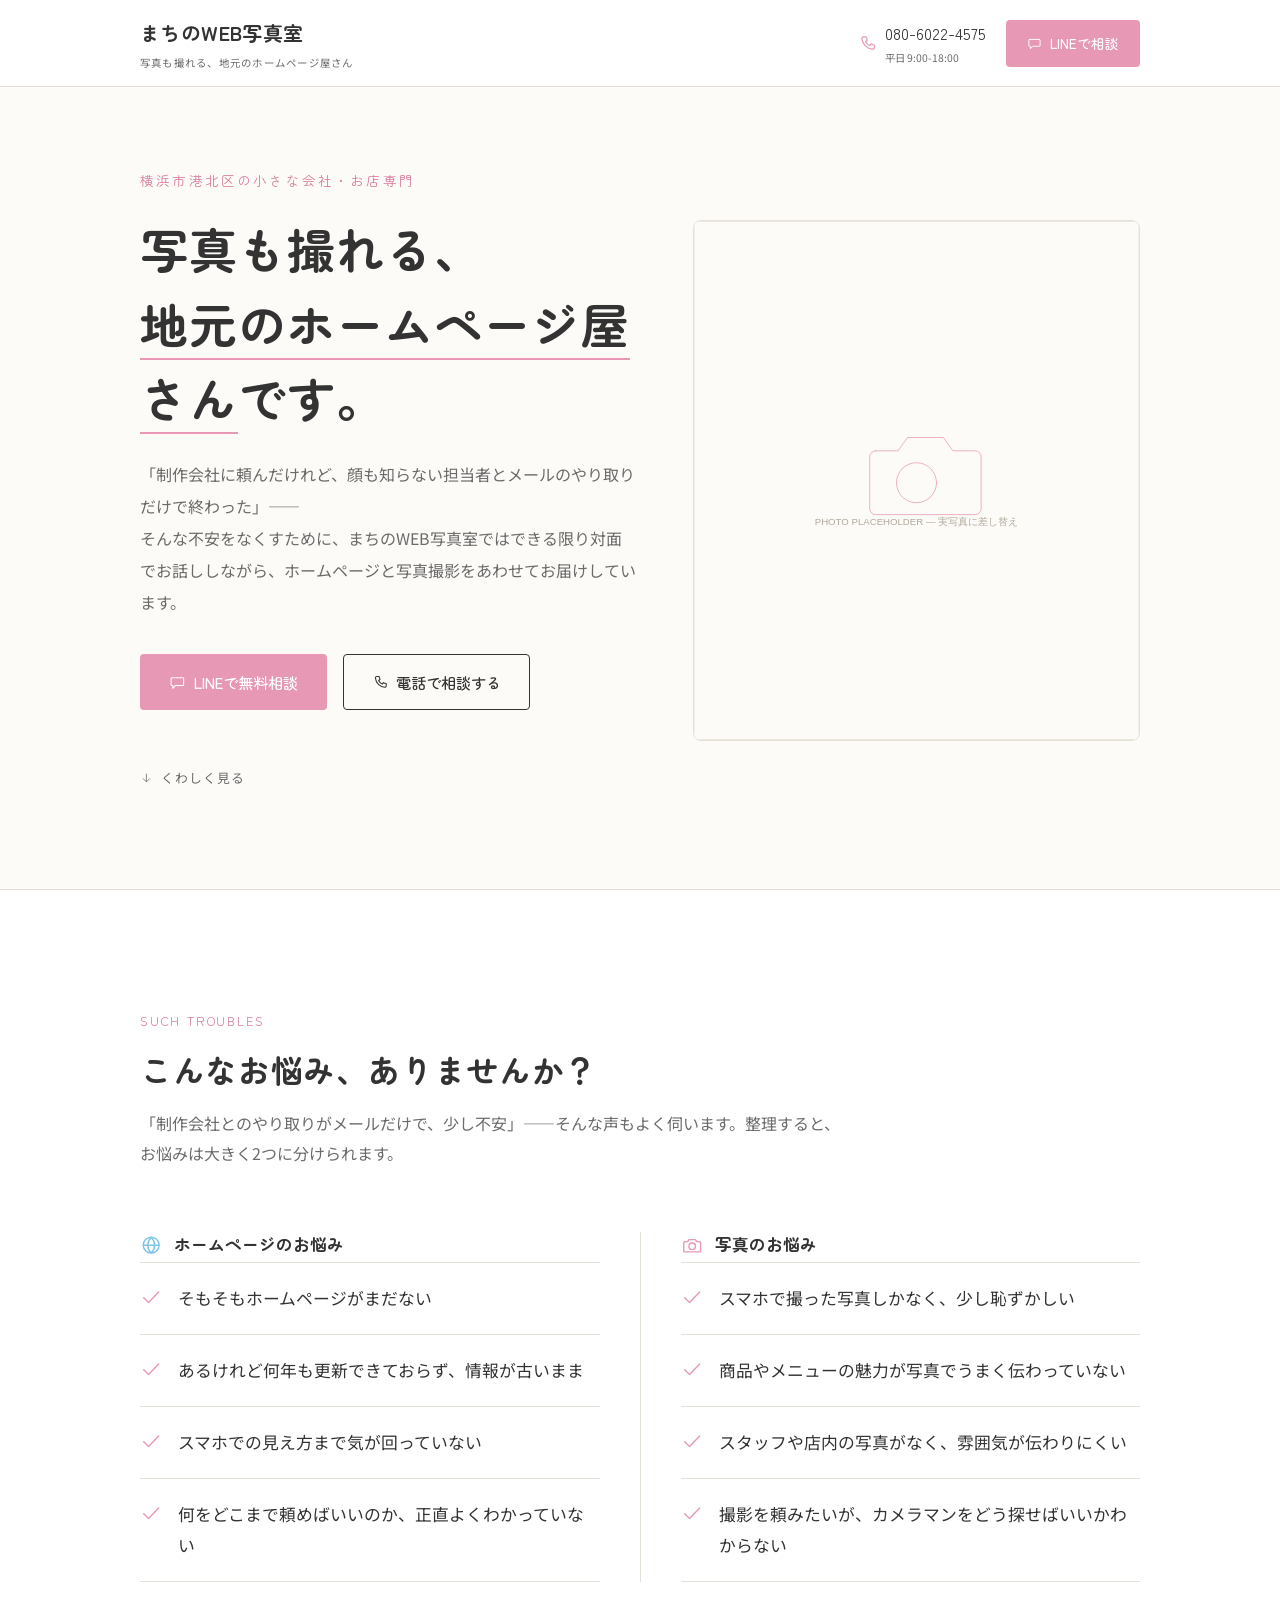
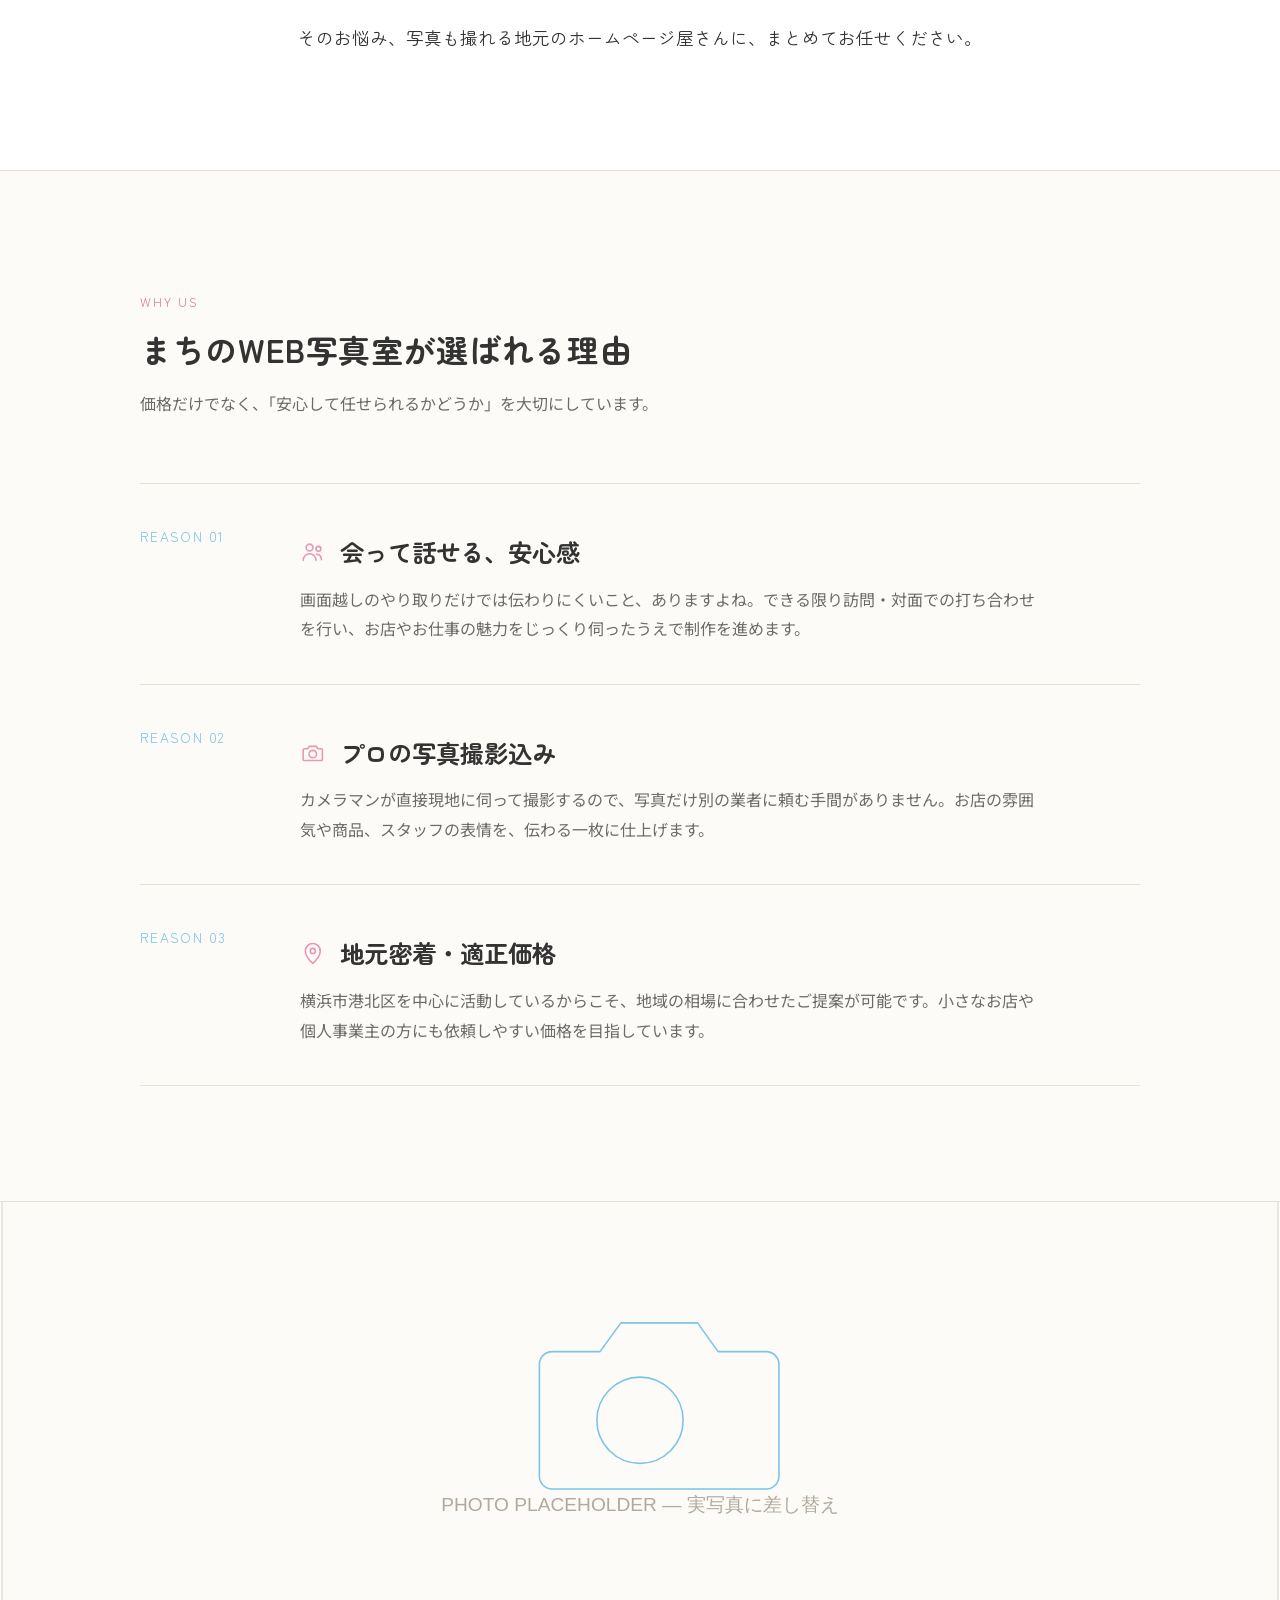
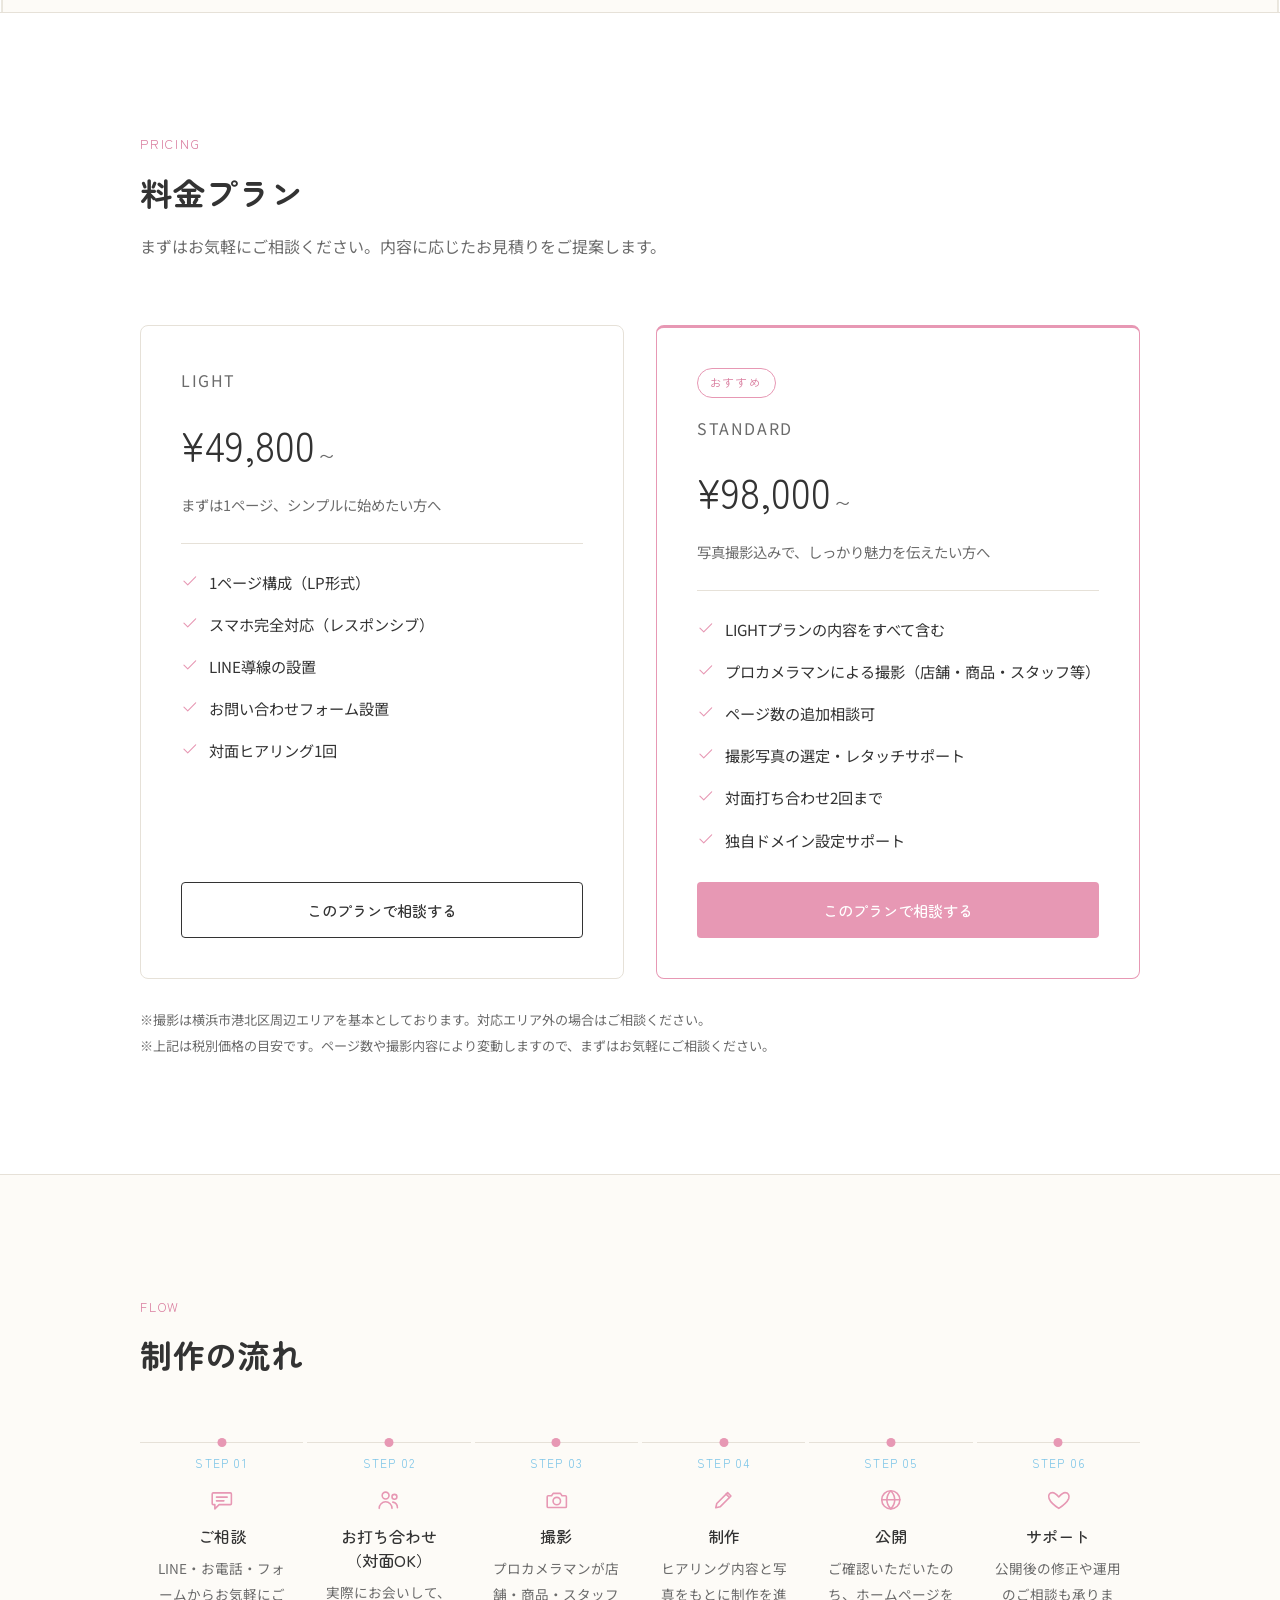
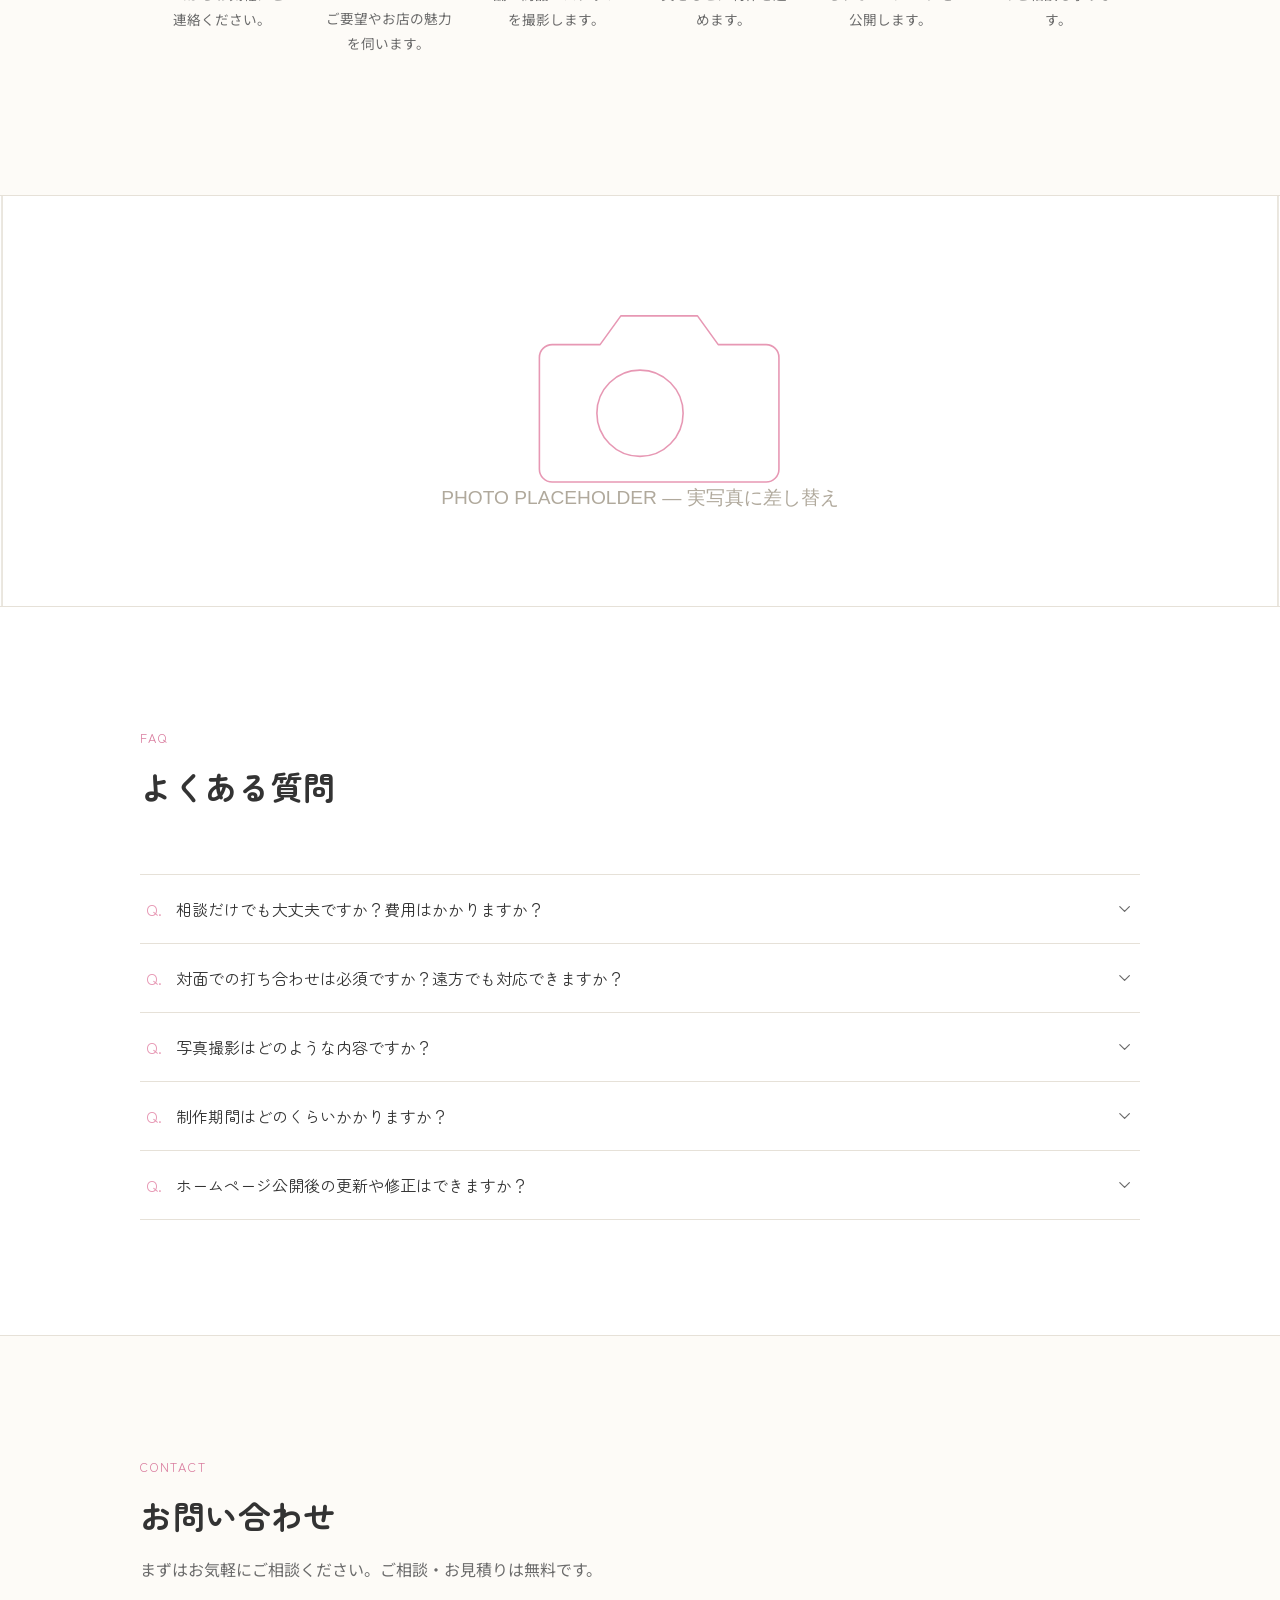
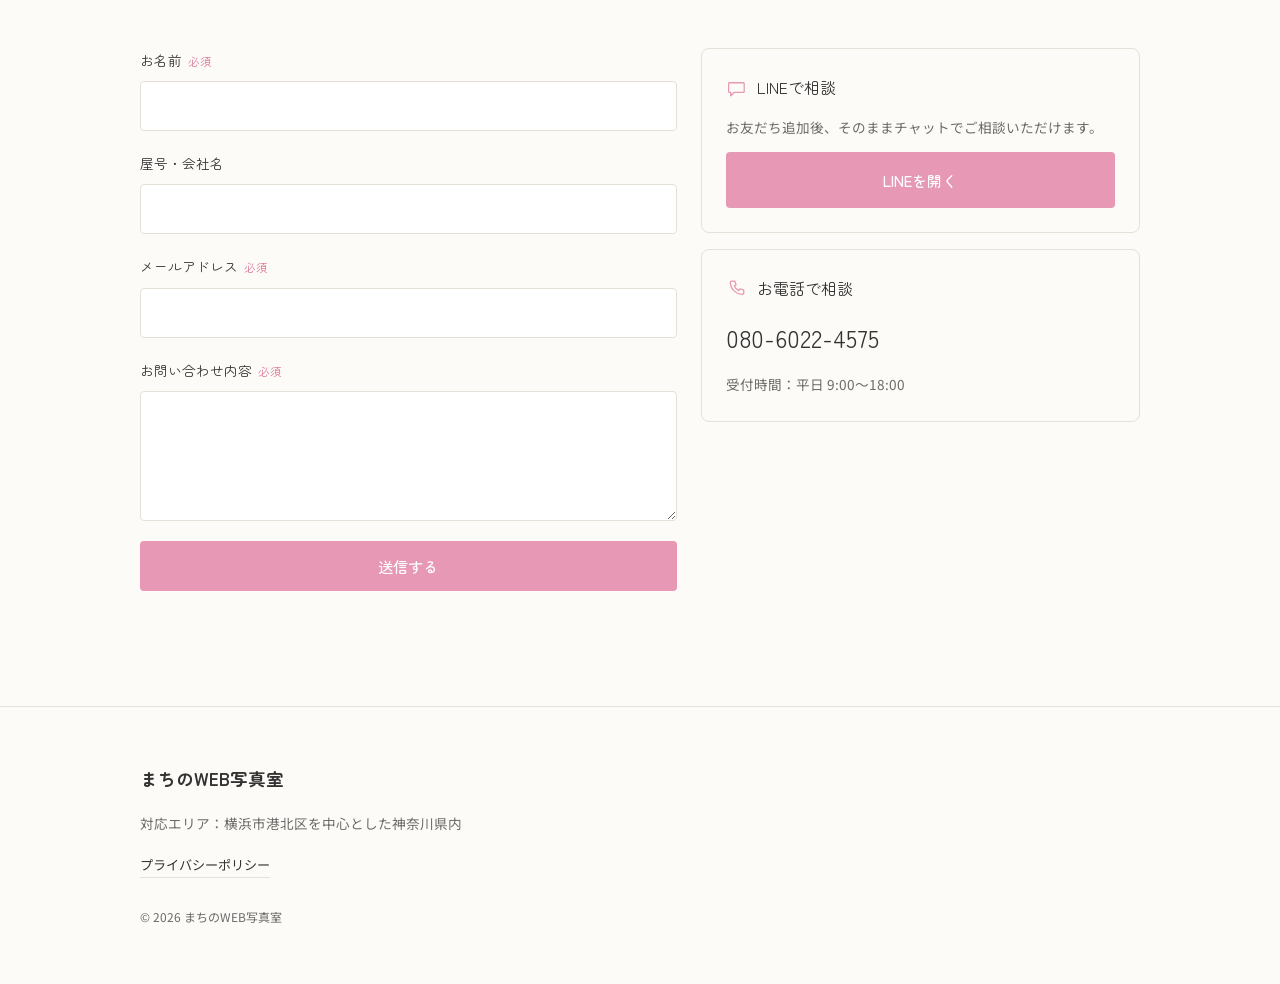
==== commit 7e0450dd: "お悩み共感セクションを「ホームページ」「写真」の2軸に再構成 友人のデザイナーからのアドバイスを反映し、フラットな5項目のチェックリストから、 ホームページ制作と写真撮影という2つのお悩みカテゴリに見" ====
--- a/index.html
+++ b/index.html
@@ -226,30 +226,59 @@
       <div class="section-head fade-in">
         <span class="section-eyebrow">SUCH TROUBLES</span>
         <h2 class="section-title">こんなお悩み、ありませんか？</h2>
-      </div>
-      <ul class="worries-list fade-in">
-        <li>
-          <svg class="icon" aria-hidden="true"><use href="#icon-check"></use></svg>
-          <span>そもそもホームページがまだない</span>
-        </li>
-        <li>
-          <svg class="icon" aria-hidden="true"><use href="#icon-check"></use></svg>
-          <span>ホームページはあるけれど、何年も更新できていない</span>
-        </li>
-        <li>
-          <svg class="icon" aria-hidden="true"><use href="#icon-check"></use></svg>
-          <span>載せている写真がスマホ撮影のままで、少し恥ずかしい</span>
-        </li>
-        <li>
-          <svg class="icon" aria-hidden="true"><use href="#icon-check"></use></svg>
-          <span>何をどこまで頼めばいいのか、正直よくわかっていない</span>
-        </li>
-        <li>
-          <svg class="icon" aria-hidden="true"><use href="#icon-check"></use></svg>
-          <span>制作会社とのやり取りがメールだけで、少し不安</span>
-        </li>
-      </ul>
-      <p class="worries-outro fade-in">そのお悩み、写真も撮れる地元のホームページ屋さんにお任せください。</p>
+        <p class="section-lead">「制作会社とのやり取りがメールだけで、少し不安」——そんな声もよく伺います。整理すると、お悩みは大きく2つに分けられます。</p>
+      </div>
+      <div class="worries-groups fade-in">
+        <div class="worries-group">
+          <div class="worries-group-head">
+            <svg class="icon" aria-hidden="true"><use href="#icon-globe"></use></svg>
+            <h3>ホームページのお悩み</h3>
+          </div>
+          <ul class="worries-list">
+            <li>
+              <svg class="icon" aria-hidden="true"><use href="#icon-check"></use></svg>
+              <span>そもそもホームページがまだない</span>
+            </li>
+            <li>
+              <svg class="icon" aria-hidden="true"><use href="#icon-check"></use></svg>
+              <span>あるけれど何年も更新できておらず、情報が古いまま</span>
+            </li>
+            <li>
+              <svg class="icon" aria-hidden="true"><use href="#icon-check"></use></svg>
+              <span>スマホでの見え方まで気が回っていない</span>
+            </li>
+            <li>
+              <svg class="icon" aria-hidden="true"><use href="#icon-check"></use></svg>
+              <span>何をどこまで頼めばいいのか、正直よくわかっていない</span>
+            </li>
+          </ul>
+        </div>
+        <div class="worries-group">
+          <div class="worries-group-head">
+            <svg class="icon" aria-hidden="true"><use href="#icon-camera"></use></svg>
+            <h3>写真のお悩み</h3>
+          </div>
+          <ul class="worries-list">
+            <li>
+              <svg class="icon" aria-hidden="true"><use href="#icon-check"></use></svg>
+              <span>スマホで撮った写真しかなく、少し恥ずかしい</span>
+            </li>
+            <li>
+              <svg class="icon" aria-hidden="true"><use href="#icon-check"></use></svg>
+              <span>商品やメニューの魅力が写真でうまく伝わっていない</span>
+            </li>
+            <li>
+              <svg class="icon" aria-hidden="true"><use href="#icon-check"></use></svg>
+              <span>スタッフや店内の写真がなく、雰囲気が伝わりにくい</span>
+            </li>
+            <li>
+              <svg class="icon" aria-hidden="true"><use href="#icon-check"></use></svg>
+              <span>撮影を頼みたいが、カメラマンをどう探せばいいかわからない</span>
+            </li>
+          </ul>
+        </div>
+      </div>
+      <p class="worries-outro fade-in">そのお悩み、写真も撮れる地元のホームページ屋さんに、まとめてお任せください。</p>
     </div>
   </section>
 
--- a/style.css
+++ b/style.css
@@ -334,6 +334,50 @@
   margin-top: 3px;
 }
 
+.worries-groups {
+  display: flex;
+  flex-direction: column;
+  gap: 48px;
+}
+
+.worries-group-head {
+  display: flex;
+  align-items: center;
+  gap: 12px;
+  margin-bottom: 4px;
+}
+
+.worries-group-head .icon {
+  color: var(--color-blue);
+  font-size: 1.4rem;
+}
+
+.worries-group:last-child .worries-group-head .icon {
+  color: var(--color-pink);
+}
+
+.worries-group-head h3 {
+  font-size: 1.05rem;
+}
+
+@media (min-width: 900px) {
+  .worries-groups {
+    flex-direction: row;
+    gap: 0;
+  }
+  .worries-group {
+    flex: 1;
+    padding-inline: 40px;
+  }
+  .worries-group:first-child {
+    padding-left: 0;
+    border-right: 1px solid var(--color-border);
+  }
+  .worries-group:last-child {
+    padding-right: 0;
+  }
+}
+
 .worries-outro {
   margin-top: 40px;
   font-family: var(--font-heading);
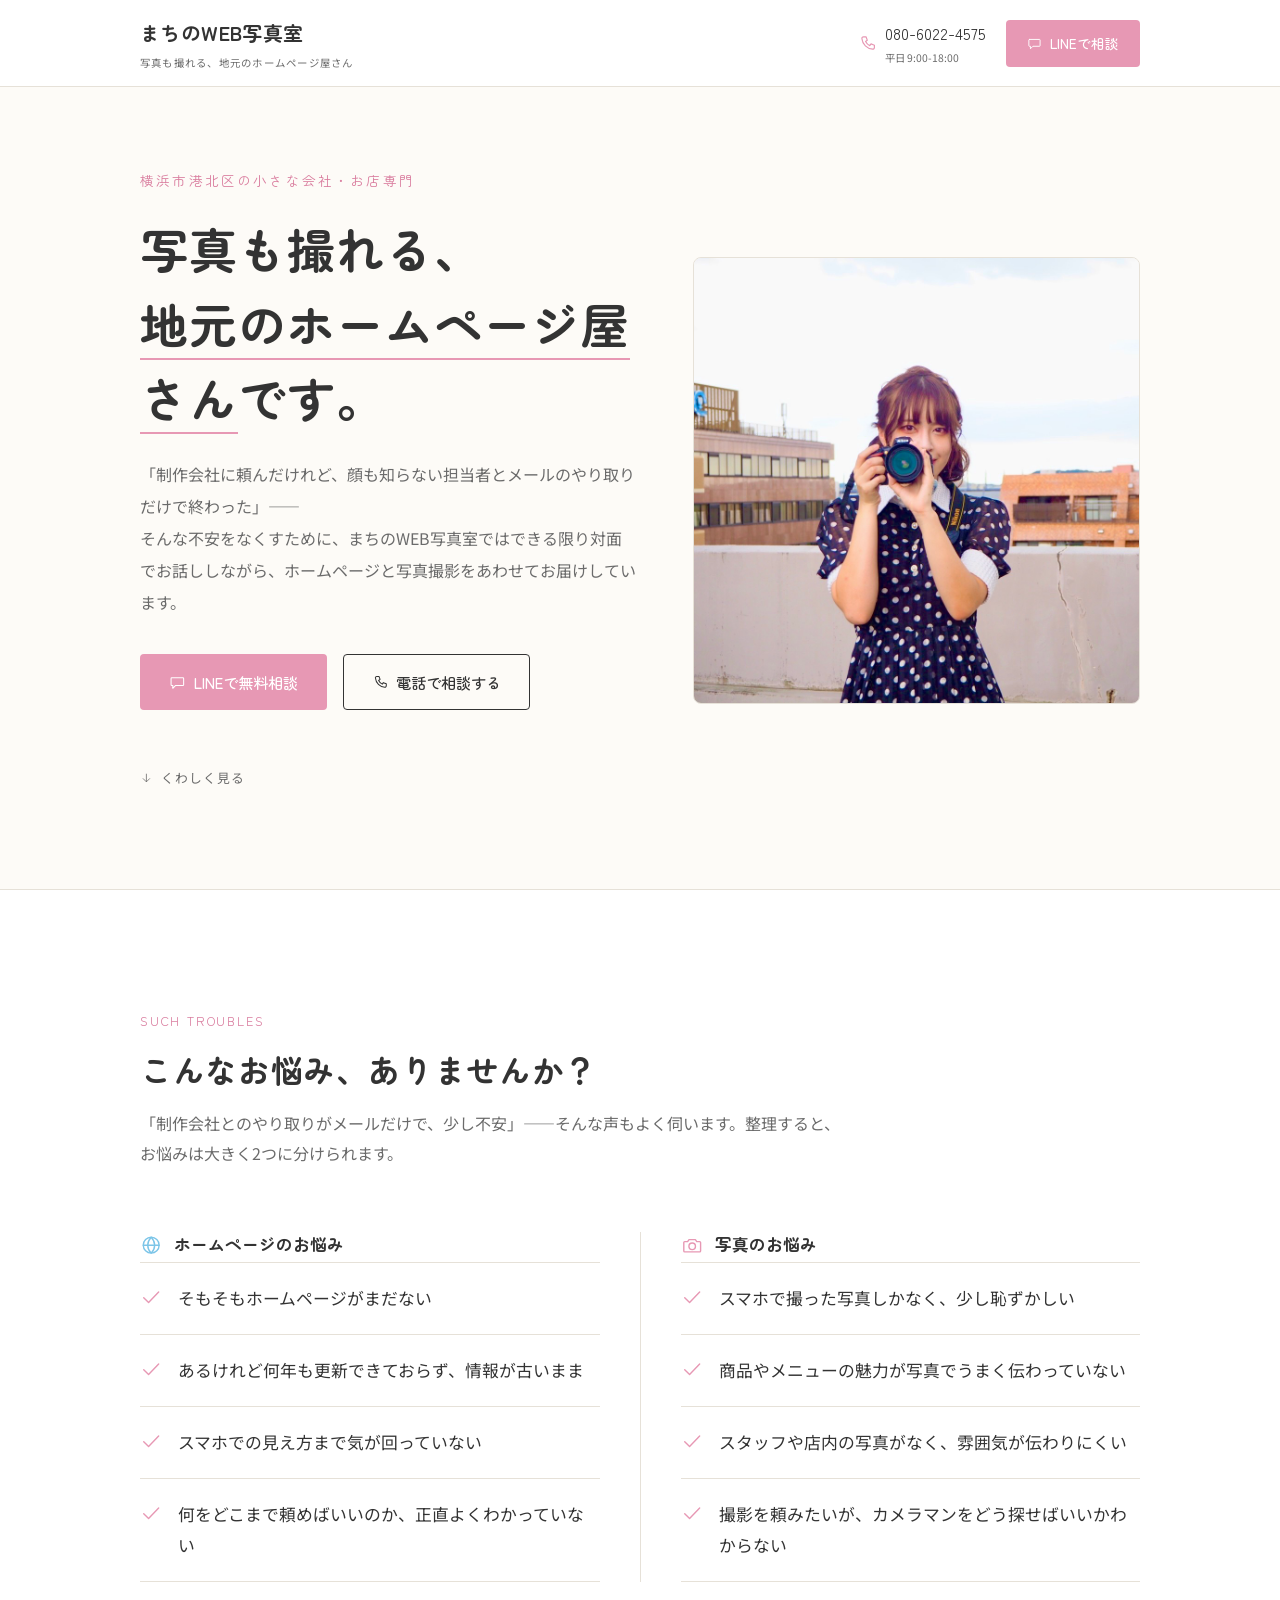
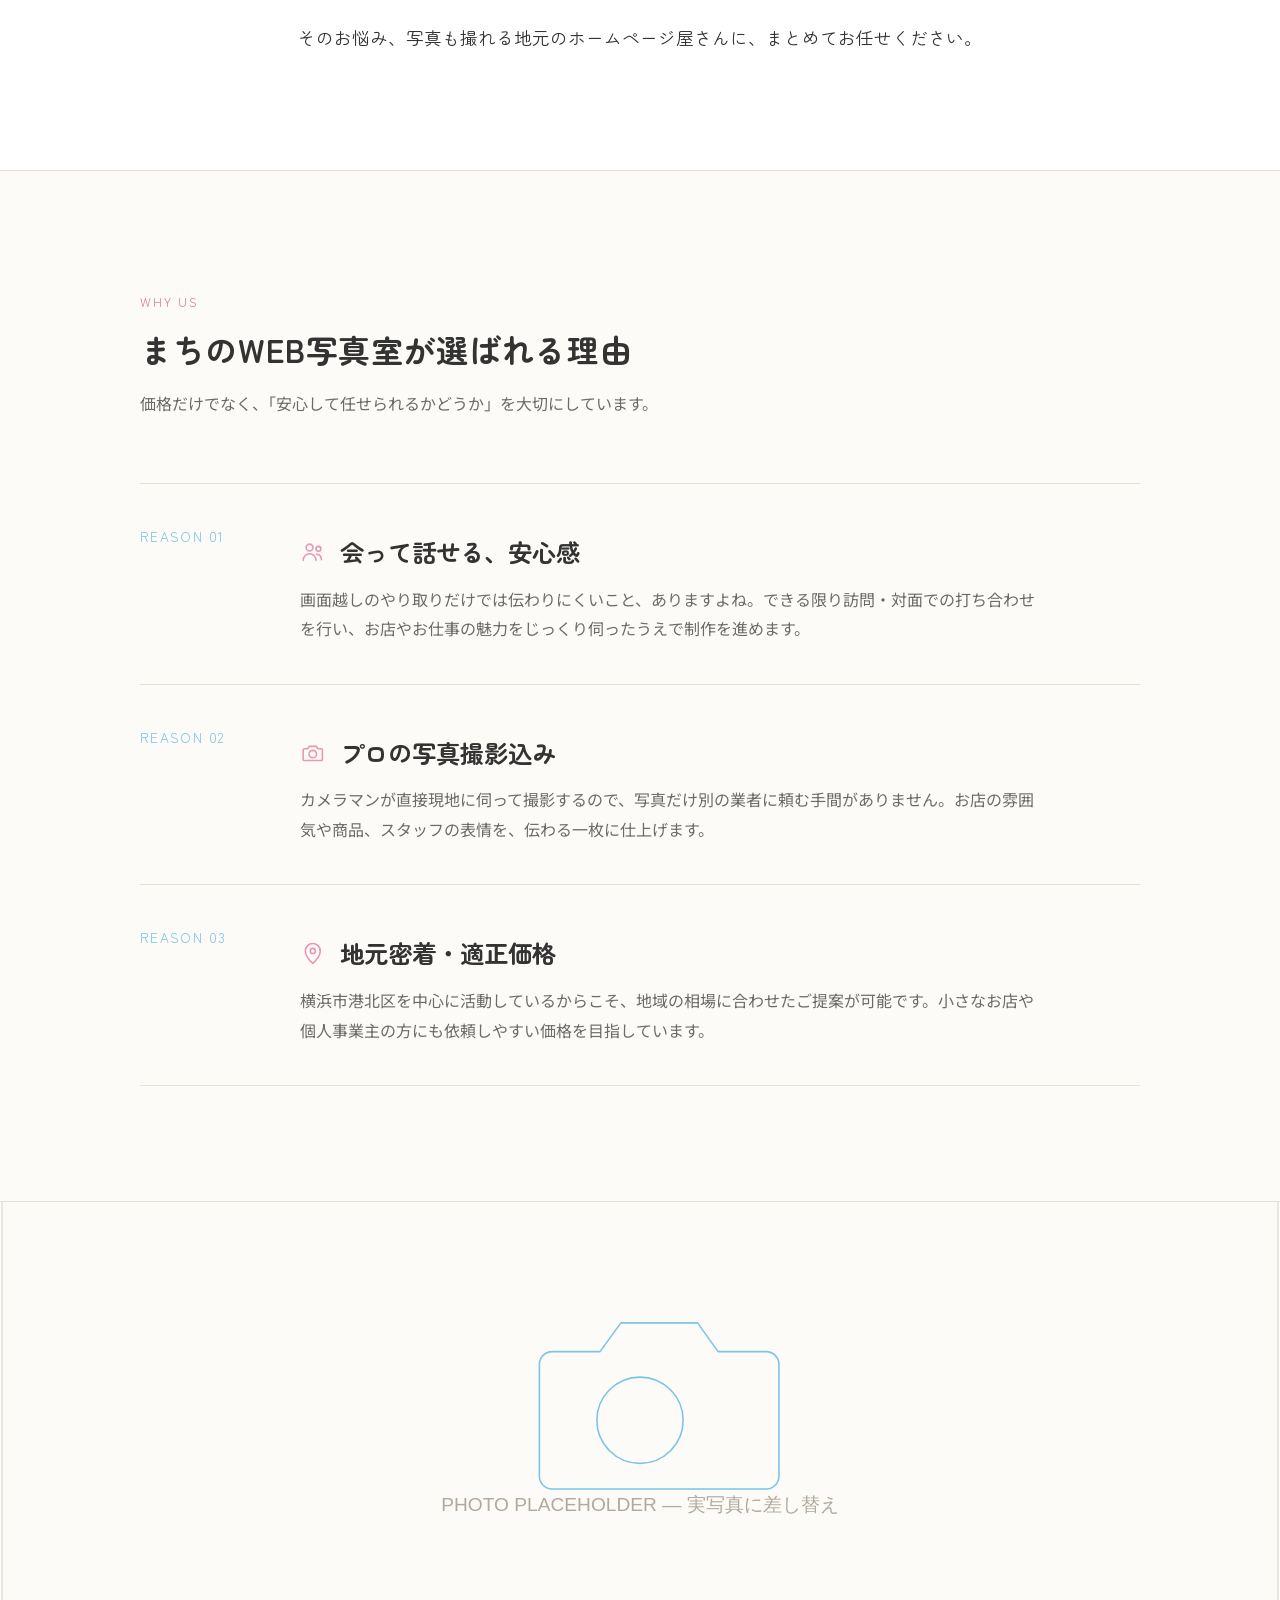
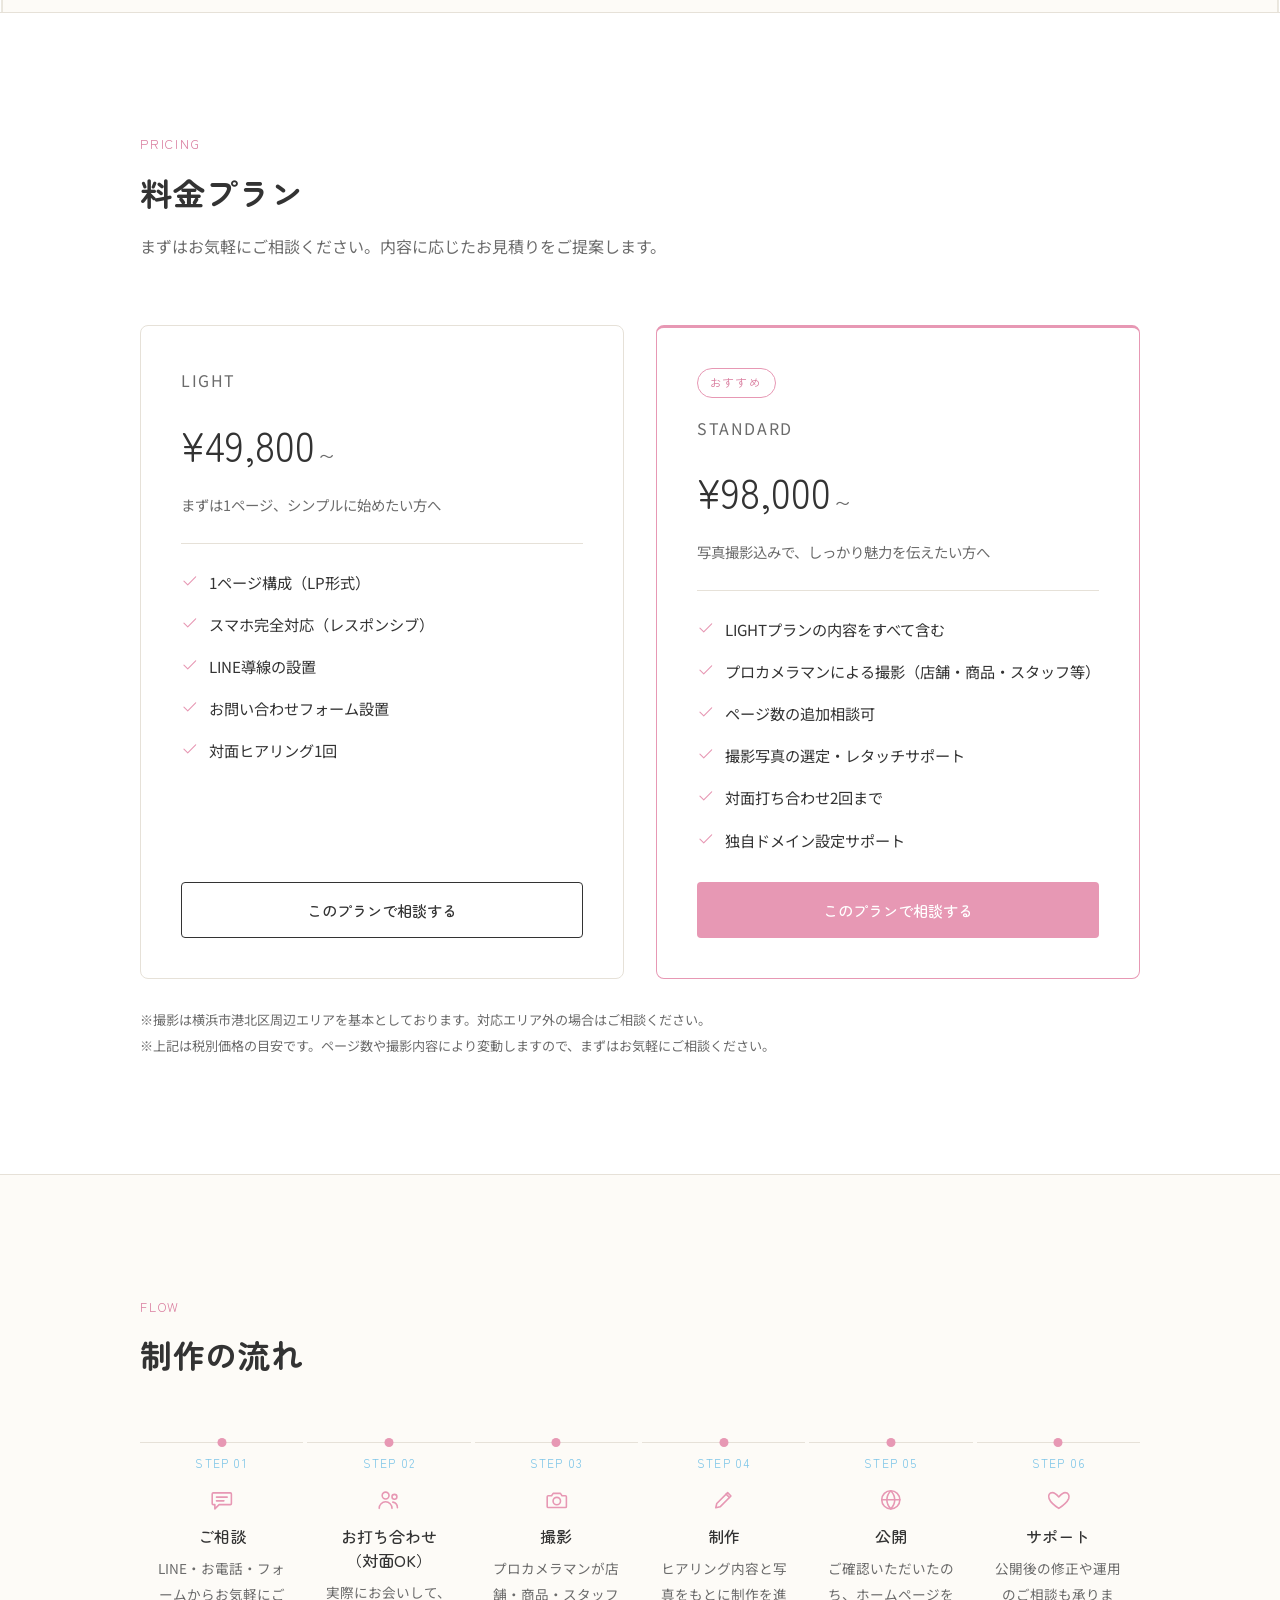
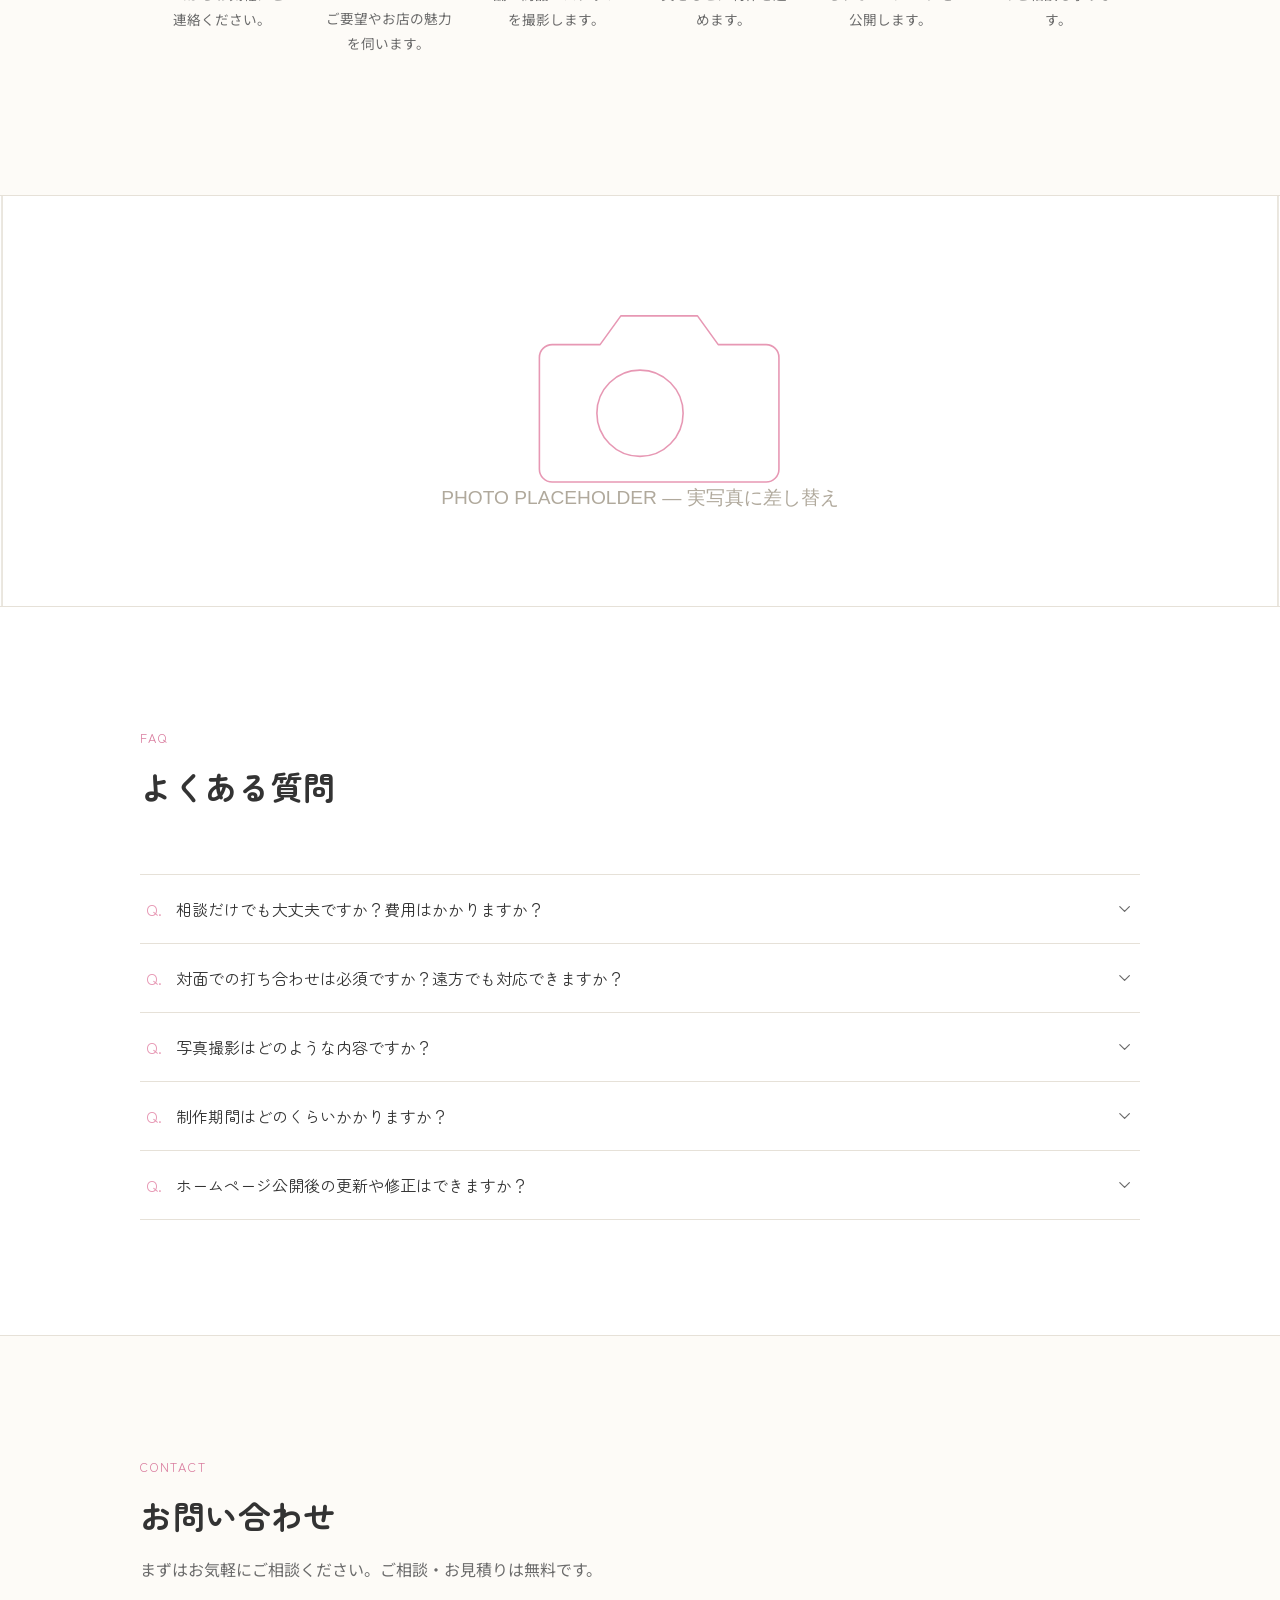
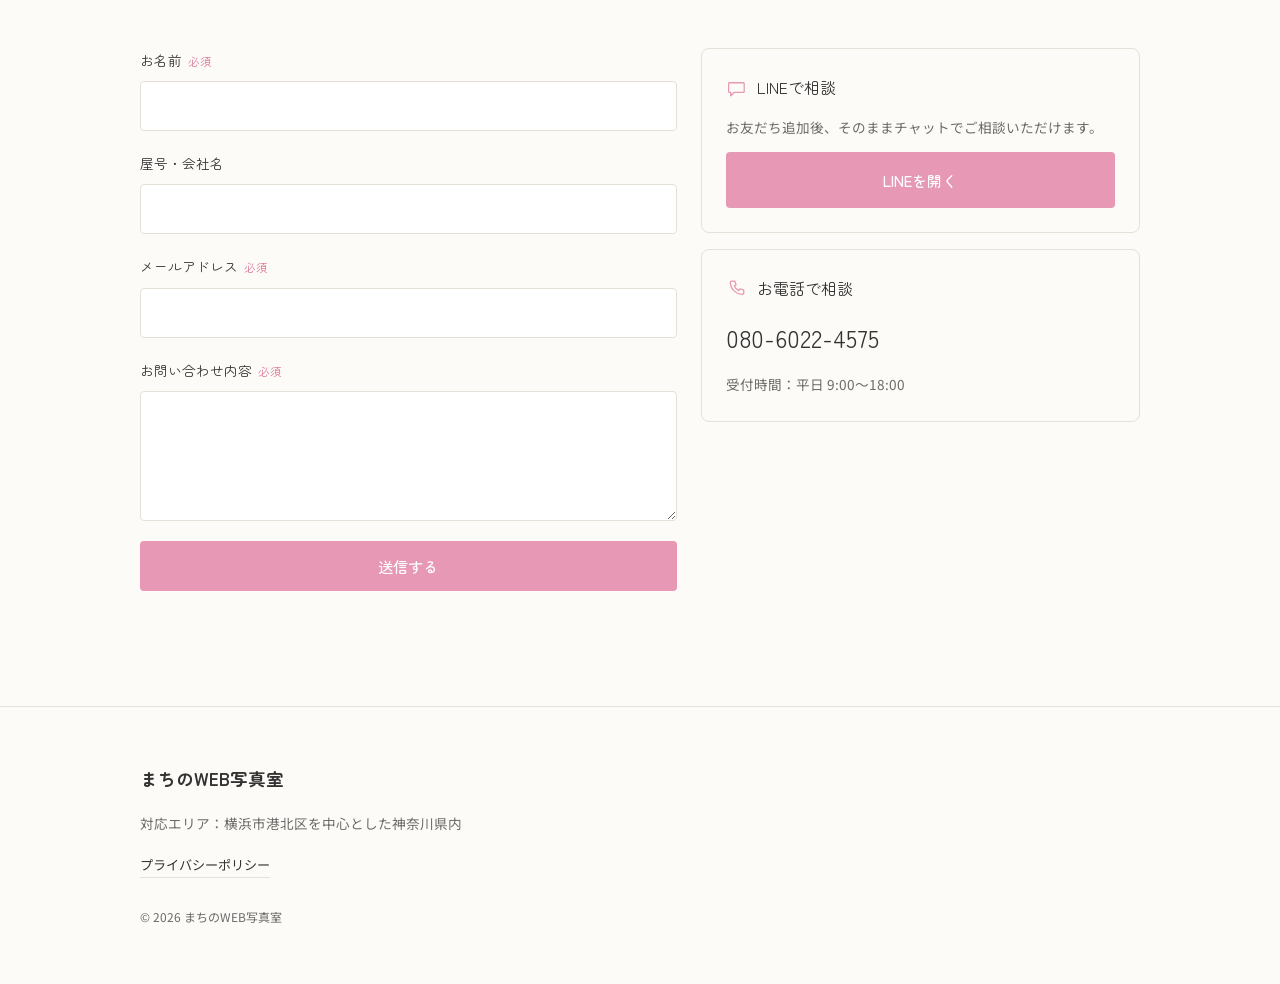
==== commit 55fe360c: "ヒーロー画像をプレースホルダーから実写真に差し替え アップロードされたカメラマンの写真を assets/hero-photo.jpg として整理し、 ヒーローセクションの画像をプレースホルダーSVGか" ====
--- a/index.html
+++ b/index.html
@@ -215,7 +215,7 @@
         </a>
       </div>
       <div class="hero-photo fade-in">
-        <img src="assets/hero-photo.svg" alt="撮影の様子（写真プレースホルダー・後日実写真に差し替え予定）" loading="lazy" width="1200" height="1400">
+        <img src="assets/hero-photo.jpg" alt="カメラを構えるまちのWEB写真室のカメラマン" loading="lazy" width="960" height="960">
       </div>
     </div>
   </section>
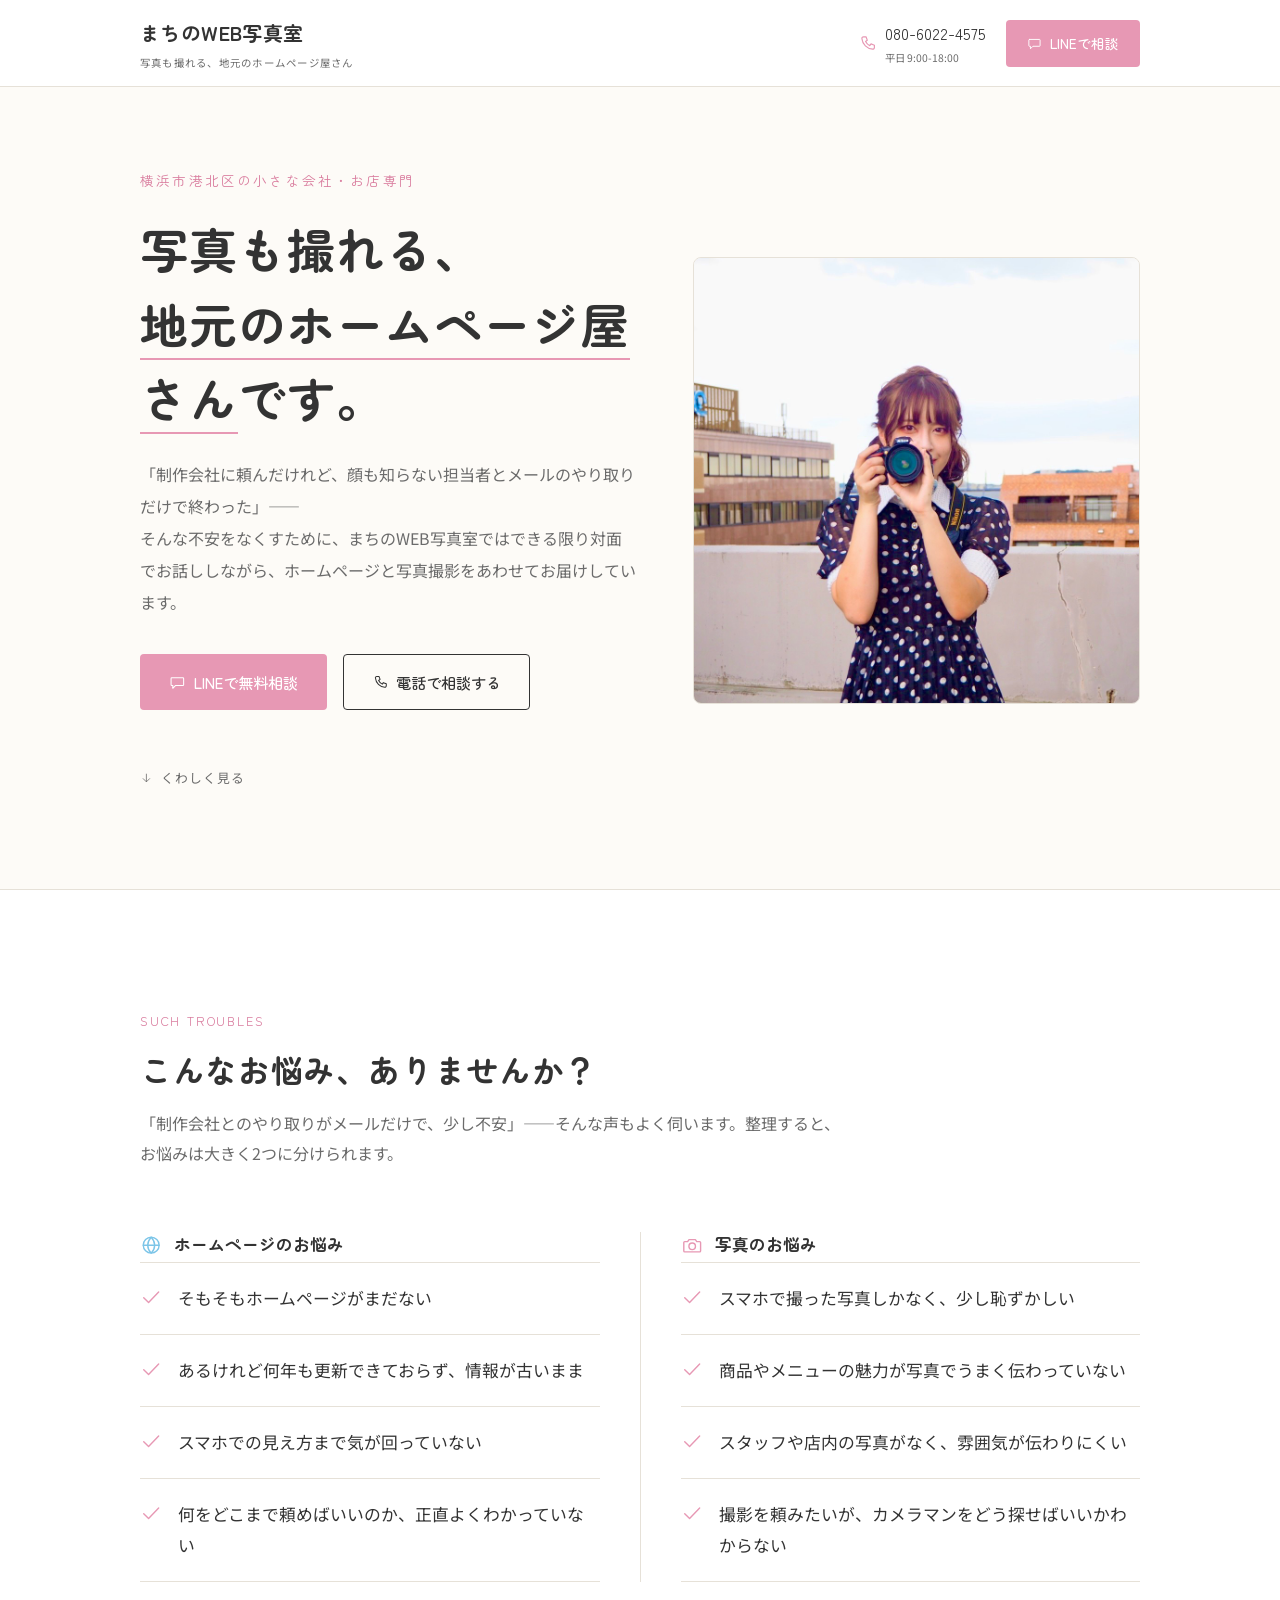
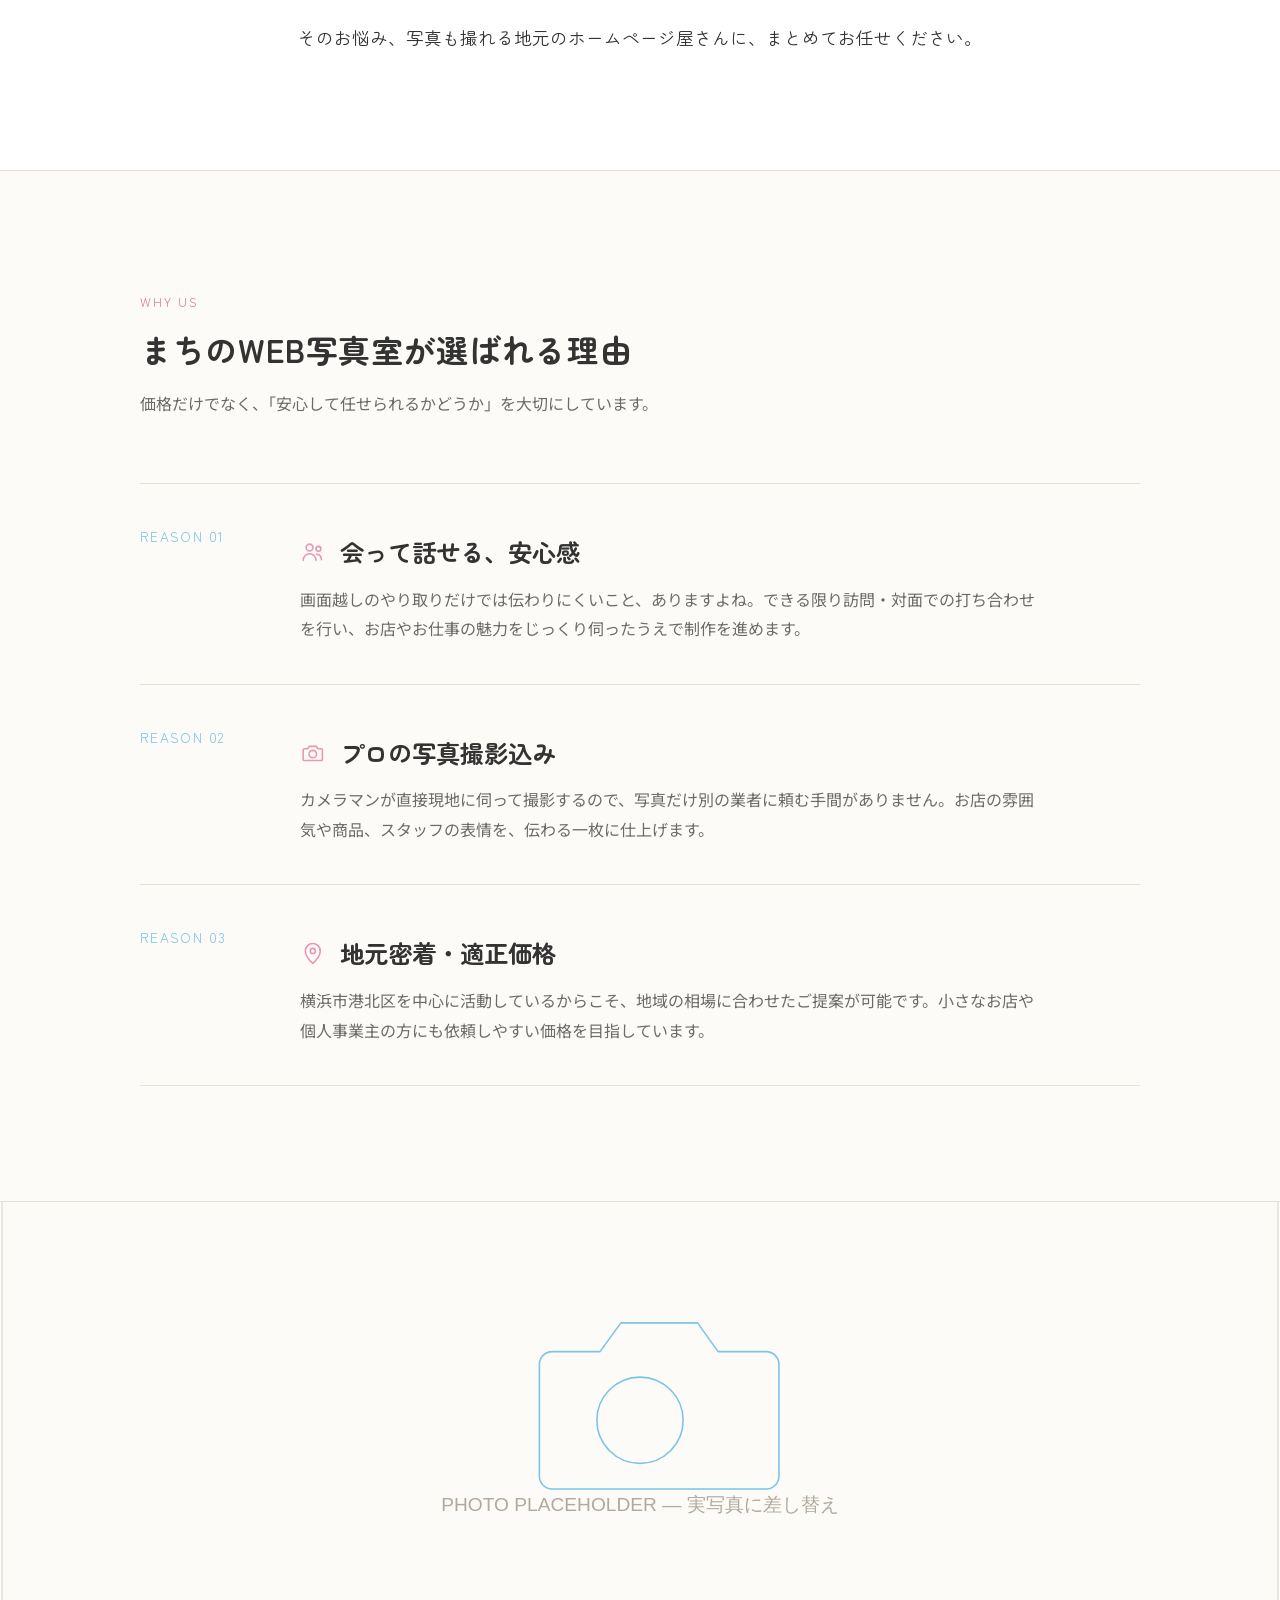
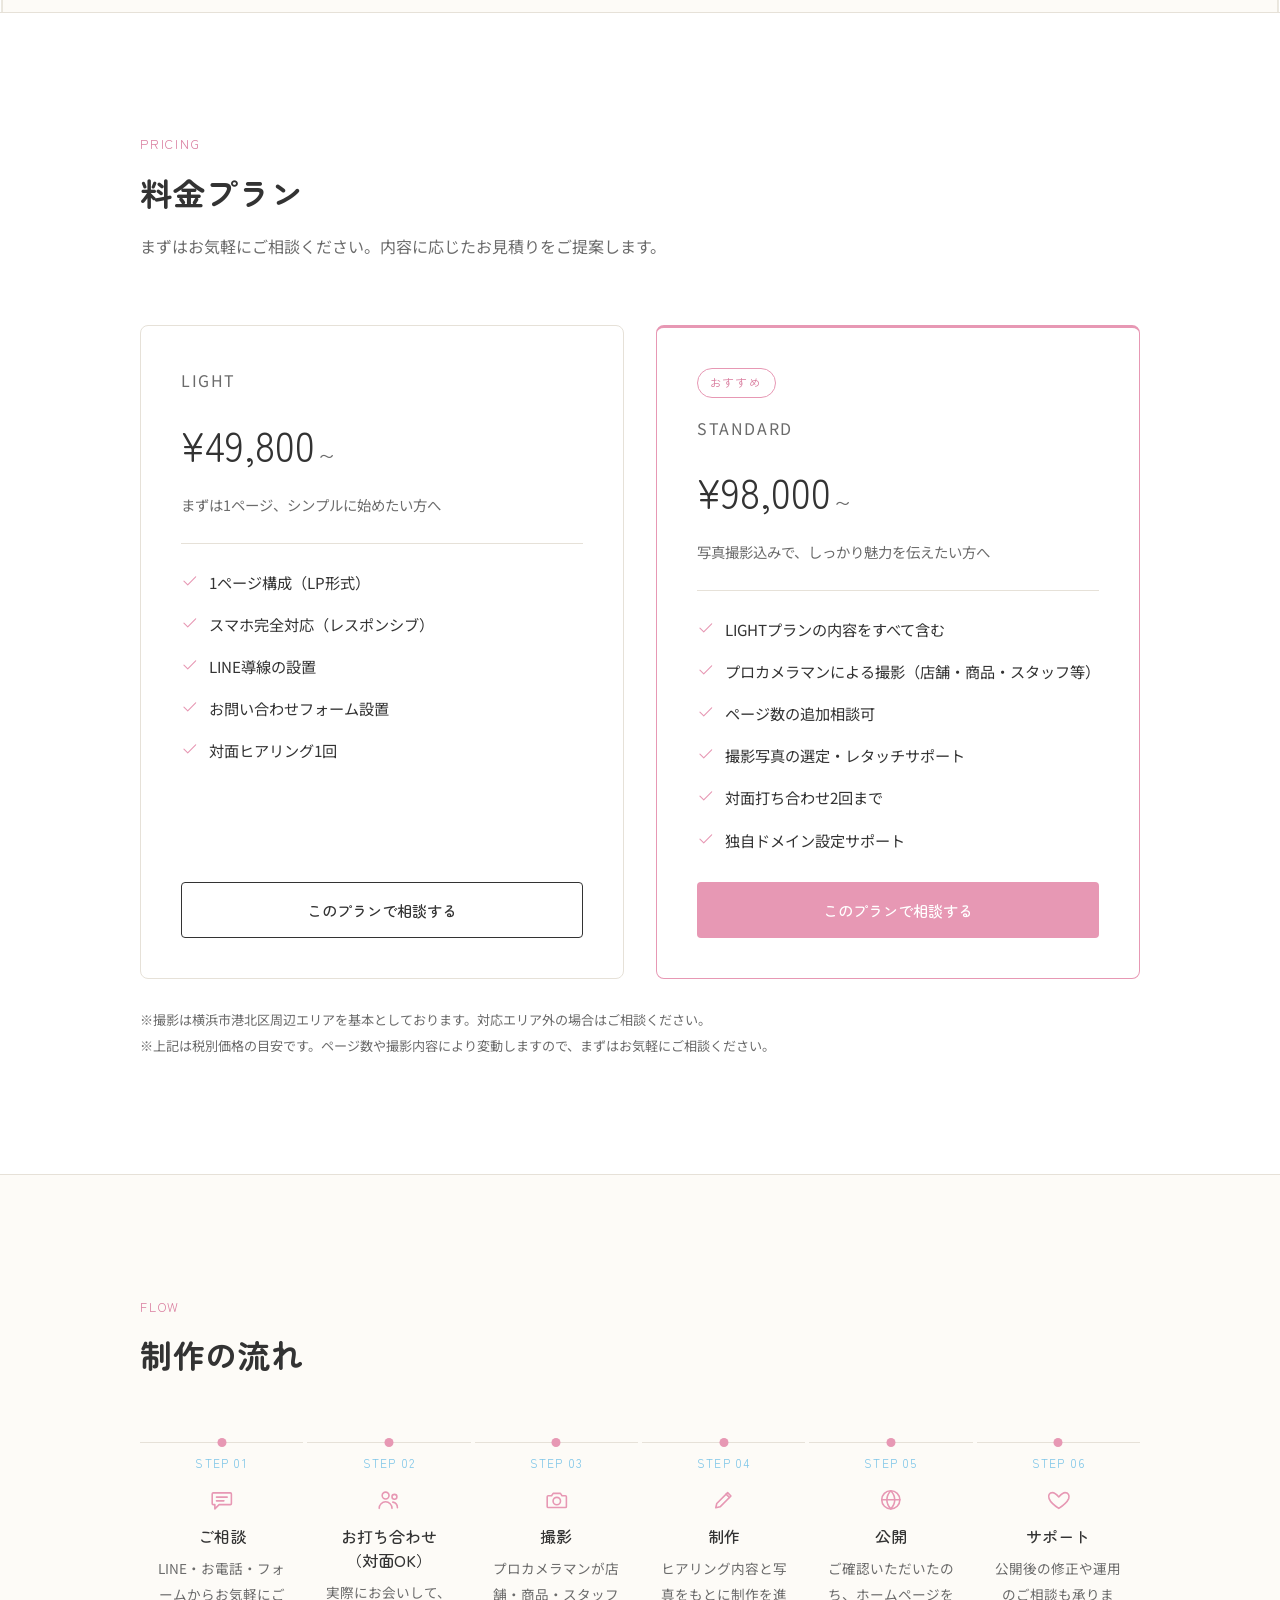
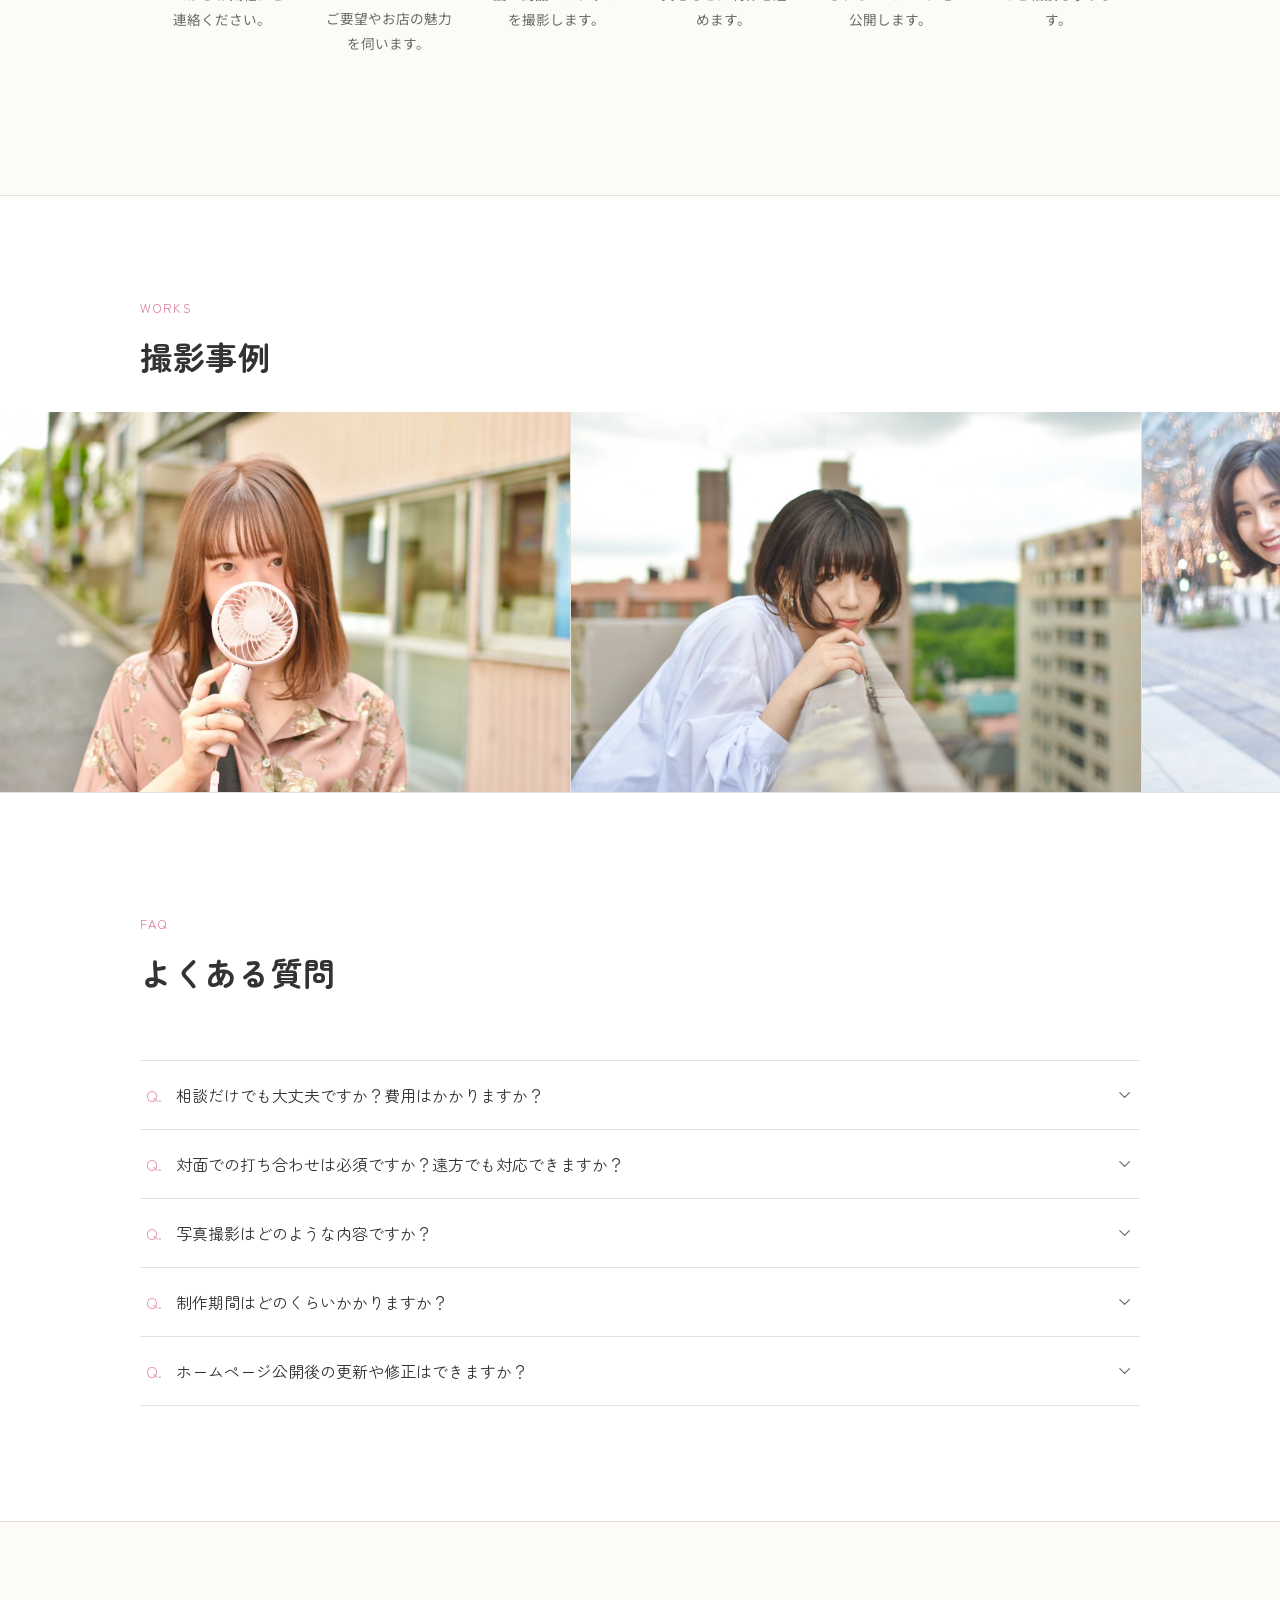
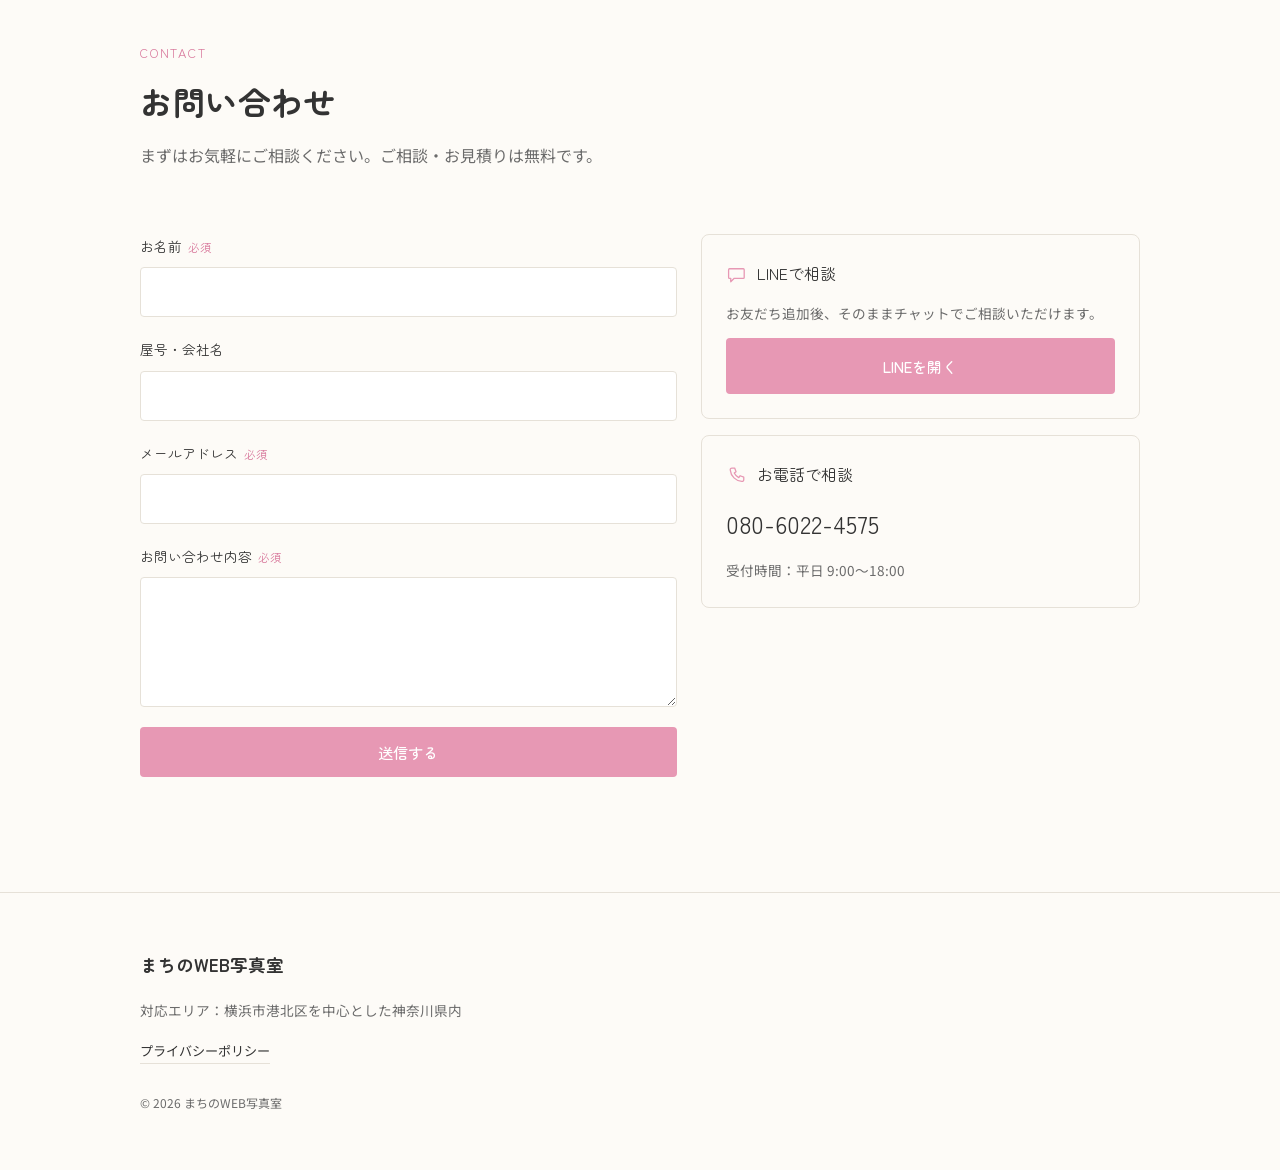
==== commit 3e861f95: "撮影事例セクションを追加し、写真を横スクロールで表示 2つ目の写真プレースホルダーを、実際の撮影事例3枚を使ったオートスクロールのフィルムストリップに差し替え。 CSSアニメーションでシームレスに横へ" ====
--- a/index.html
+++ b/index.html
@@ -423,9 +423,22 @@
     </div>
   </section>
 
-  <!-- 横長写真エリア 2 -->
-  <div class="photo-band fade-in">
-    <img src="assets/section-photo-2.svg" alt="お打ち合わせの様子（写真プレースホルダー・後日実写真に差し替え予定）" loading="lazy" width="1600" height="700">
+  <!-- 撮影事例 -->
+  <div class="showcase fade-in">
+    <div class="container showcase-head">
+      <span class="section-eyebrow">WORKS</span>
+      <h2 class="section-title">撮影事例</h2>
+    </div>
+    <div class="showcase-track-wrap">
+      <div class="showcase-track">
+        <img src="assets/DSC_0035.jpg" alt="商店街でハンディファンを手に微笑む女性のポートレート撮影" loading="lazy" width="1620" height="1080">
+        <img src="assets/DSC_0237.jpg" alt="ビルの屋上でこちらを見つめる女性のポートレート撮影" loading="lazy" width="1620" height="1080">
+        <img src="assets/DSC_0429.jpg" alt="イルミネーションの中で笑顔を見せる女性のポートレート撮影" loading="lazy" width="1620" height="1080">
+        <img src="assets/DSC_0035.jpg" alt="" aria-hidden="true" loading="lazy" width="1620" height="1080">
+        <img src="assets/DSC_0237.jpg" alt="" aria-hidden="true" loading="lazy" width="1620" height="1080">
+        <img src="assets/DSC_0429.jpg" alt="" aria-hidden="true" loading="lazy" width="1620" height="1080">
+      </div>
+    </div>
   </div>
 
   <!-- よくある質問 -->
--- a/style.css
+++ b/style.css
@@ -437,6 +437,40 @@
 .photo-band { border-top: 1px solid var(--color-border); }
 .photo-band img { width: 100%; height: clamp(200px, 32vw, 420px); object-fit: cover; }
 
+/* ---------- Showcase (撮影事例 marquee) ---------- */
+.showcase {
+  border-top: 1px solid var(--color-border);
+  padding-block-start: clamp(56px, 8vw, 96px);
+}
+
+.showcase-head { margin-bottom: 32px; }
+
+.showcase-track-wrap {
+  overflow: hidden;
+}
+
+.showcase-track {
+  display: flex;
+  width: max-content;
+  animation: showcase-scroll 32s linear infinite;
+}
+
+.showcase-track:hover {
+  animation-play-state: paused;
+}
+
+.showcase-track img {
+  height: clamp(220px, 30vw, 380px);
+  width: auto;
+  flex-shrink: 0;
+  border-right: 1px solid var(--color-border);
+}
+
+@keyframes showcase-scroll {
+  from { transform: translateX(0); }
+  to { transform: translateX(-50%); }
+}
+
 /* ---------- Pricing ---------- */
 .pricing-grid {
   display: grid;
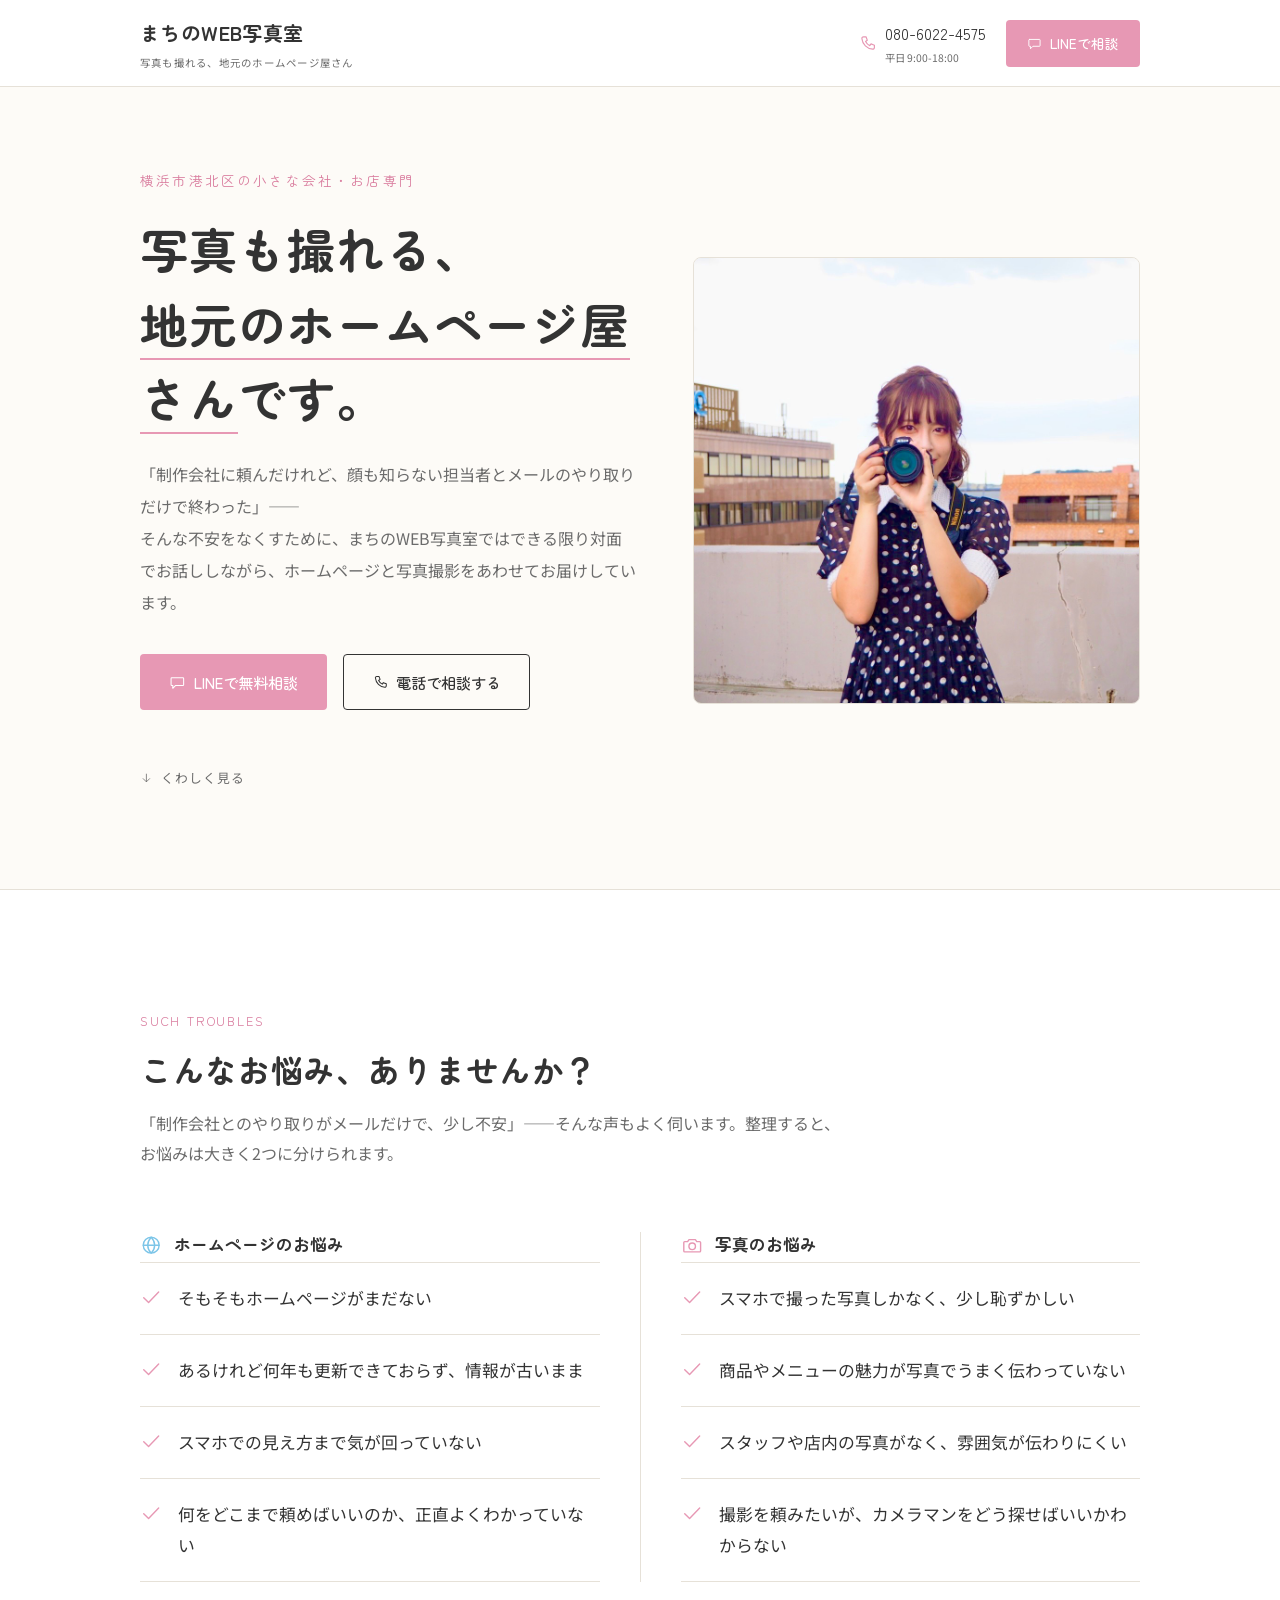
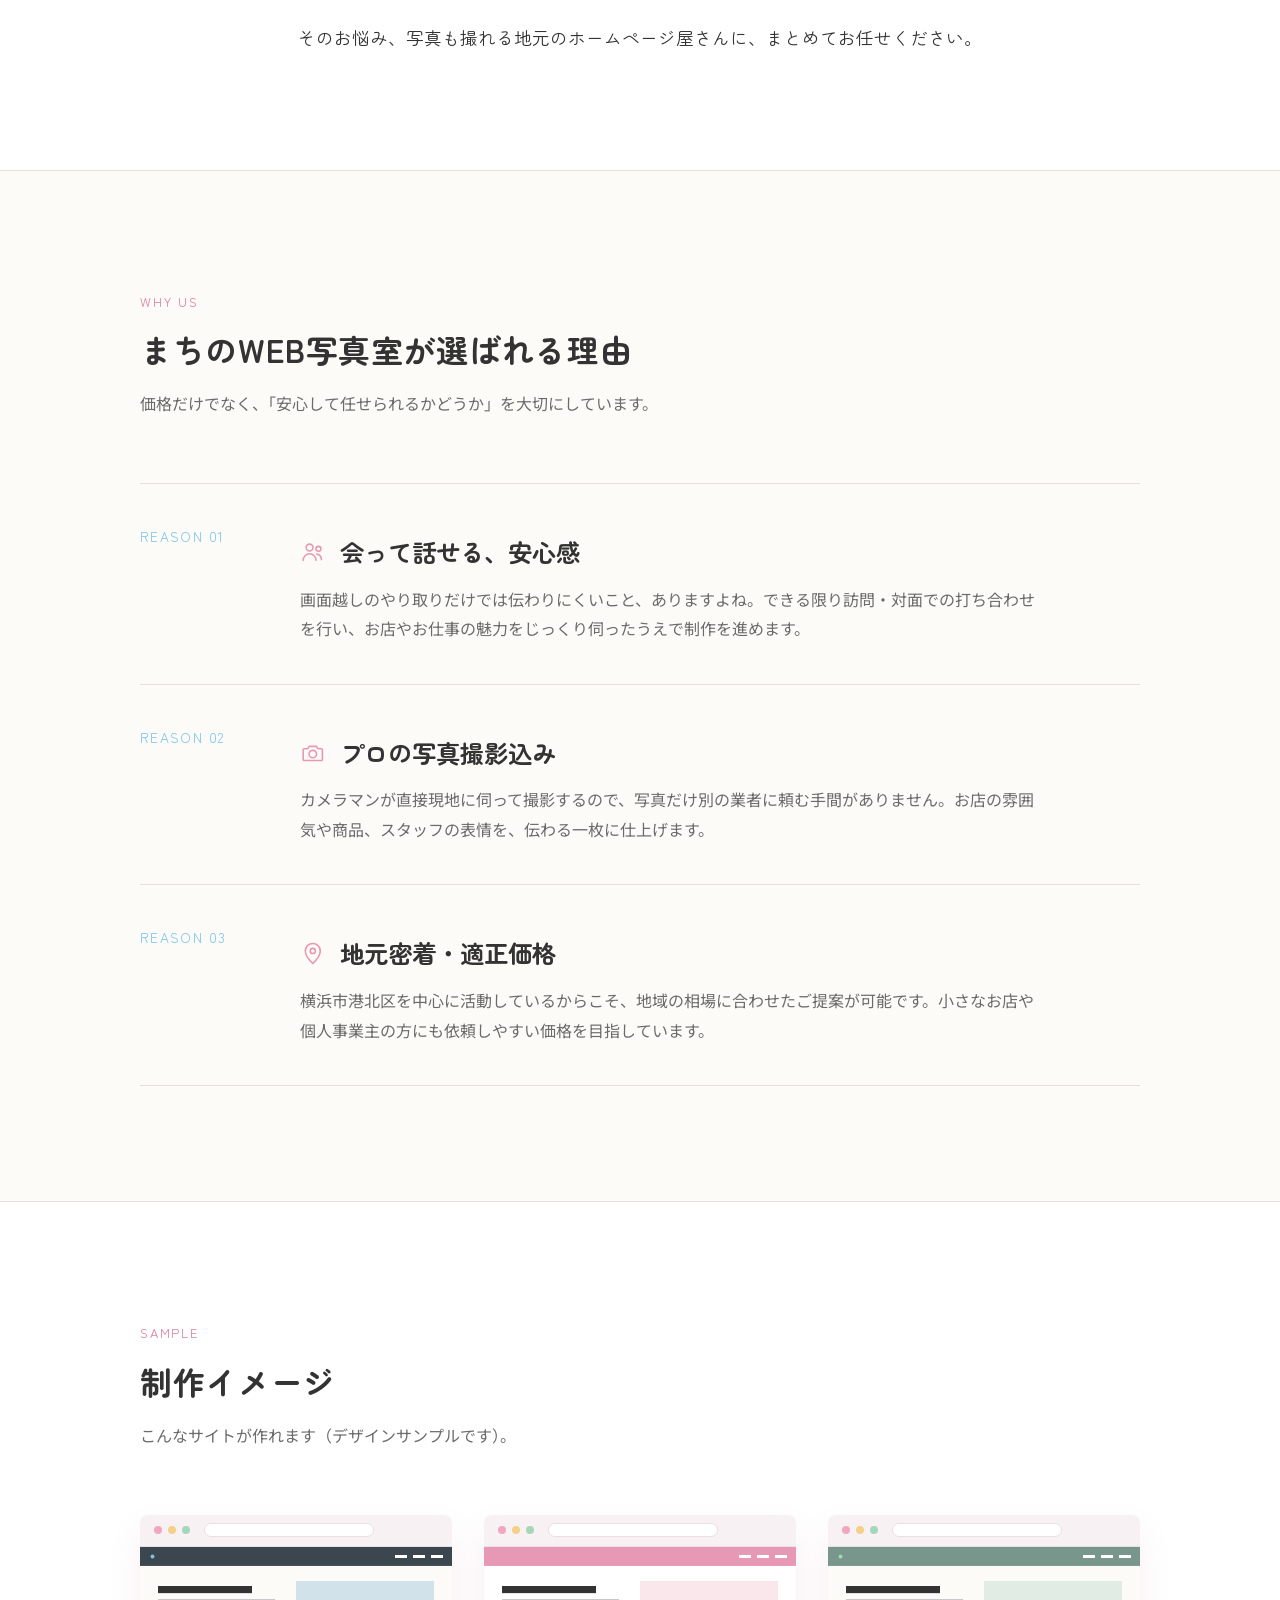
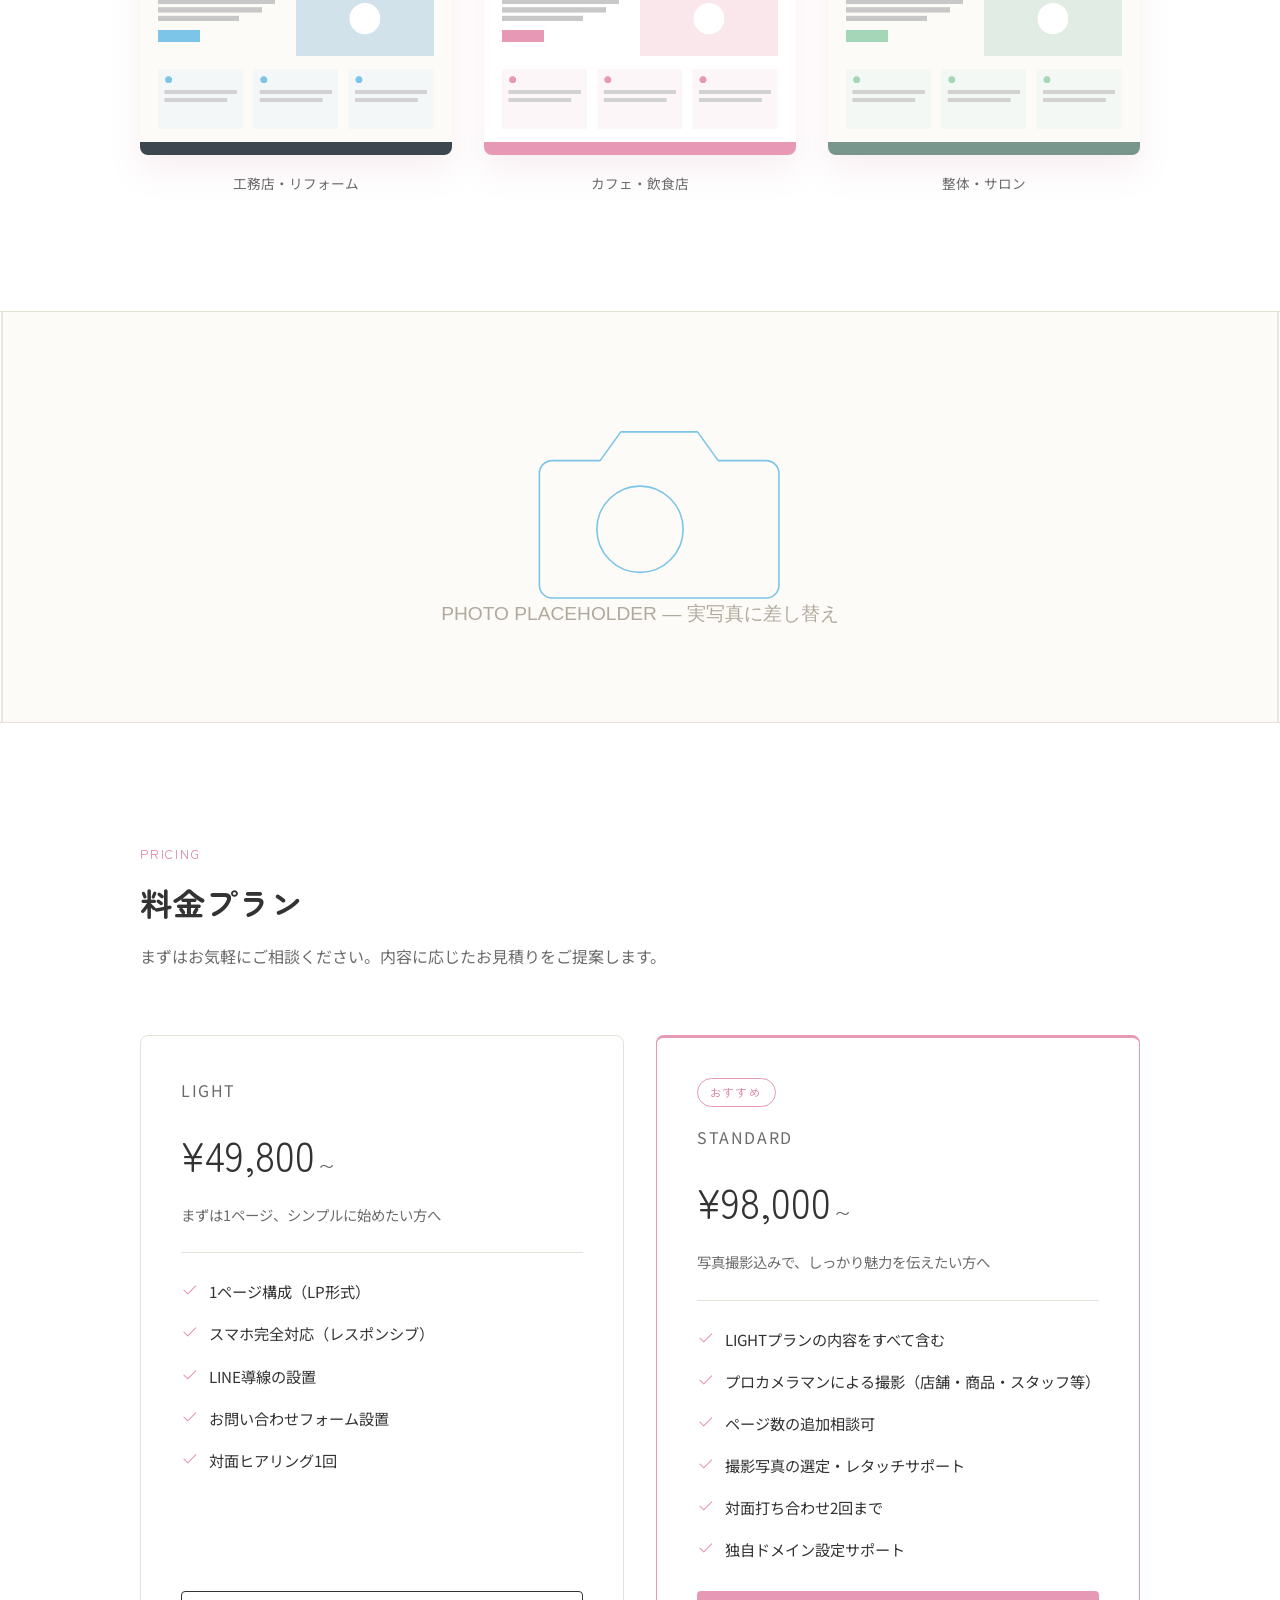
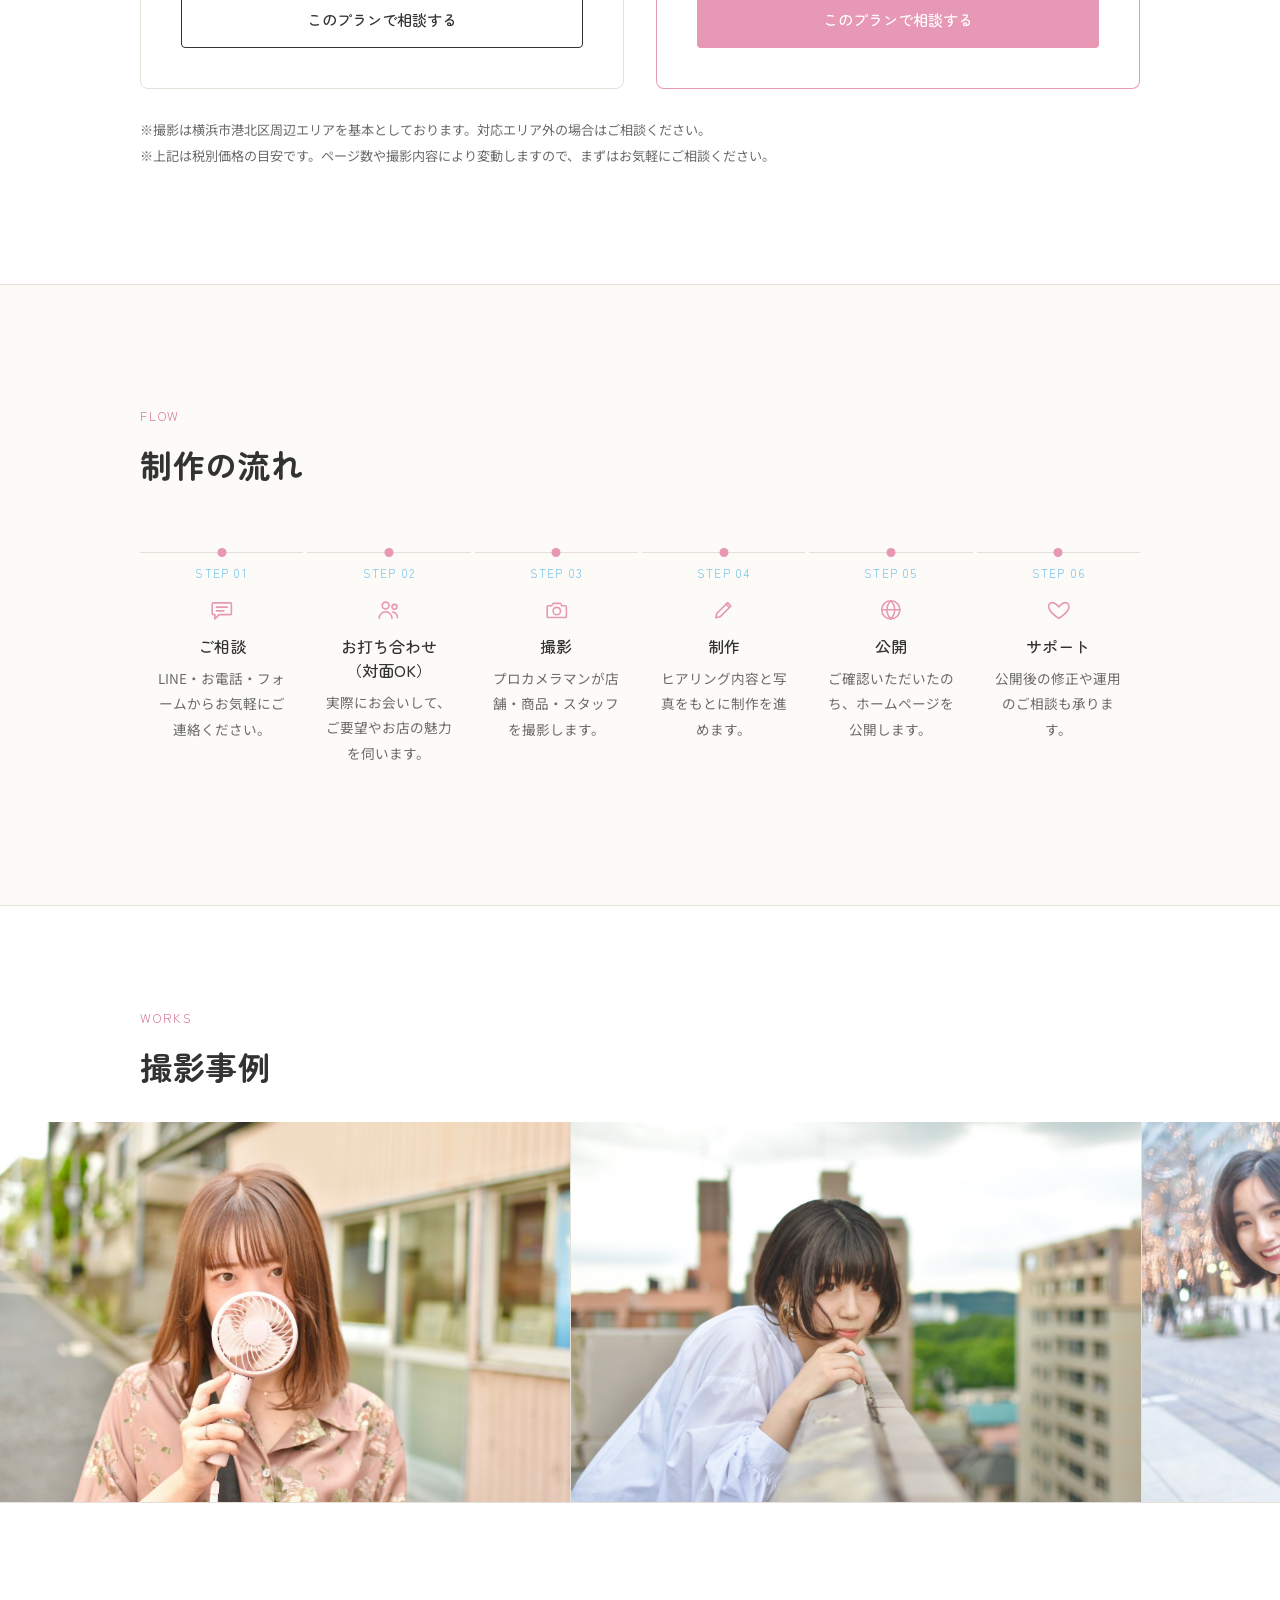
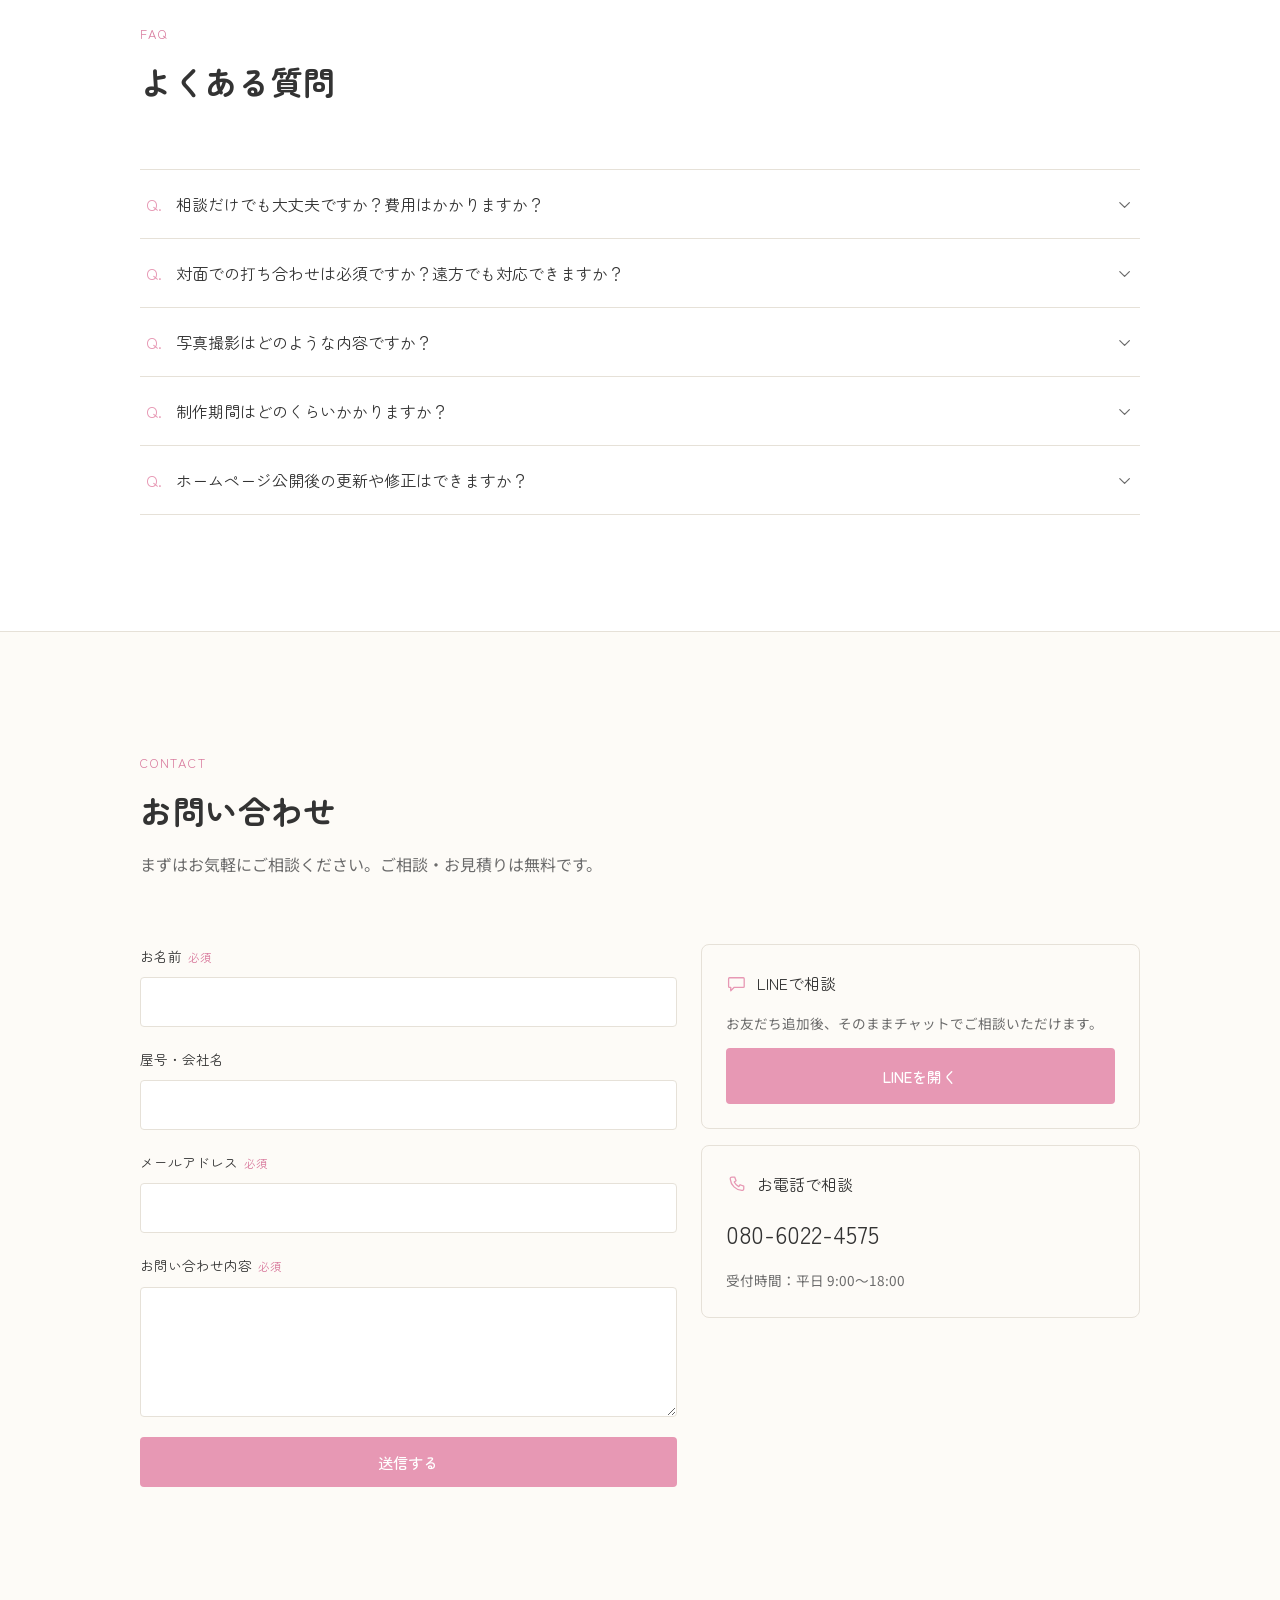
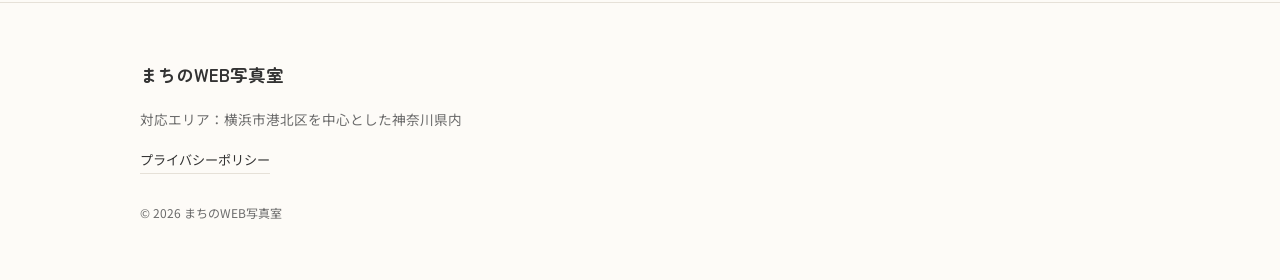
==== commit caeddc89: "「制作イメージ」セクションを追加 CSSで実装したブラウザウィンドウ枠（信号ボタン・アドレスバー）にデザインサンプルのスクリーンショットをはめ込んで表示。 実在の顧客ではなくデザインサンプルである旨を" ====
--- a/index.html
+++ b/index.html
@@ -325,6 +325,61 @@
     </div>
   </section>
 
+  <!-- 制作イメージ -->
+  <section class="section section--white" id="works">
+    <div class="container">
+      <div class="section-head fade-in">
+        <span class="section-eyebrow">SAMPLE</span>
+        <h2 class="section-title">制作イメージ</h2>
+        <p class="section-lead">こんなサイトが作れます（デザインサンプルです）。</p>
+      </div>
+      <div class="works-grid fade-in">
+        <div class="work-card">
+          <div class="browser-mock">
+            <div class="browser-mock-bar">
+              <span class="browser-mock-dot" style="background:#F0A8BE"></span>
+              <span class="browser-mock-dot" style="background:#F5D08A"></span>
+              <span class="browser-mock-dot" style="background:#A6D6B8"></span>
+              <span class="browser-mock-address"></span>
+            </div>
+            <div class="browser-mock-screen">
+              <img src="assets/work-1.png" alt="工務店サイトのデザインサンプル" loading="lazy" width="1200" height="800">
+            </div>
+          </div>
+          <p class="work-label">工務店・リフォーム</p>
+        </div>
+        <div class="work-card">
+          <div class="browser-mock">
+            <div class="browser-mock-bar">
+              <span class="browser-mock-dot" style="background:#F0A8BE"></span>
+              <span class="browser-mock-dot" style="background:#F5D08A"></span>
+              <span class="browser-mock-dot" style="background:#A6D6B8"></span>
+              <span class="browser-mock-address"></span>
+            </div>
+            <div class="browser-mock-screen">
+              <img src="assets/work-2.png" alt="カフェ・飲食店サイトのデザインサンプル" loading="lazy" width="1200" height="800">
+            </div>
+          </div>
+          <p class="work-label">カフェ・飲食店</p>
+        </div>
+        <div class="work-card">
+          <div class="browser-mock">
+            <div class="browser-mock-bar">
+              <span class="browser-mock-dot" style="background:#F0A8BE"></span>
+              <span class="browser-mock-dot" style="background:#F5D08A"></span>
+              <span class="browser-mock-dot" style="background:#A6D6B8"></span>
+              <span class="browser-mock-address"></span>
+            </div>
+            <div class="browser-mock-screen">
+              <img src="assets/work-3.png" alt="整体・サロンサイトのデザインサンプル" loading="lazy" width="1200" height="800">
+            </div>
+          </div>
+          <p class="work-label">整体・サロン</p>
+        </div>
+      </div>
+    </div>
+  </section>
+
   <!-- 横長写真エリア 1 -->
   <div class="photo-band fade-in">
     <img src="assets/section-photo-1.svg" alt="撮影風景（写真プレースホルダー・後日実写真に差し替え予定）" loading="lazy" width="1600" height="700">
--- a/style.css
+++ b/style.css
@@ -471,6 +471,83 @@
   to { transform: translateX(-50%); }
 }
 
+/* ---------- Works (制作イメージ) ---------- */
+.works-grid {
+  display: flex;
+  flex-direction: column;
+  gap: 40px;
+}
+
+.work-card {
+  transition: transform 0.25s ease;
+}
+
+.work-card:hover {
+  transform: translateY(-4px);
+}
+
+.browser-mock {
+  border-radius: var(--radius-md);
+  overflow: hidden;
+  background-color: var(--color-white);
+  box-shadow: 0 16px 32px rgba(201, 122, 152, 0.12);
+}
+
+.browser-mock-bar {
+  height: 32px;
+  display: flex;
+  align-items: center;
+  gap: 6px;
+  padding-inline: 14px;
+  background-color: #F7F1F3;
+  border-bottom: 1px solid #EADFE4;
+}
+
+.browser-mock-dot {
+  width: 8px;
+  height: 8px;
+  border-radius: 50%;
+  flex-shrink: 0;
+}
+
+.browser-mock-address {
+  margin-left: 8px;
+  width: 60%;
+  height: 14px;
+  border-radius: 999px;
+  background-color: var(--color-white);
+  border: 1px solid #EADFE4;
+}
+
+.browser-mock-screen {
+  aspect-ratio: 3 / 2;
+  overflow: hidden;
+}
+
+.browser-mock-screen img {
+  width: 100%;
+  height: 100%;
+  object-fit: cover;
+  object-position: top;
+}
+
+.work-label {
+  margin-top: 16px;
+  font-size: 0.85rem;
+  color: var(--color-text-soft);
+  text-align: center;
+}
+
+@media (min-width: 900px) {
+  .works-grid {
+    flex-direction: row;
+    gap: 32px;
+  }
+  .work-card {
+    flex: 1;
+  }
+}
+
 /* ---------- Pricing ---------- */
 .pricing-grid {
   display: grid;
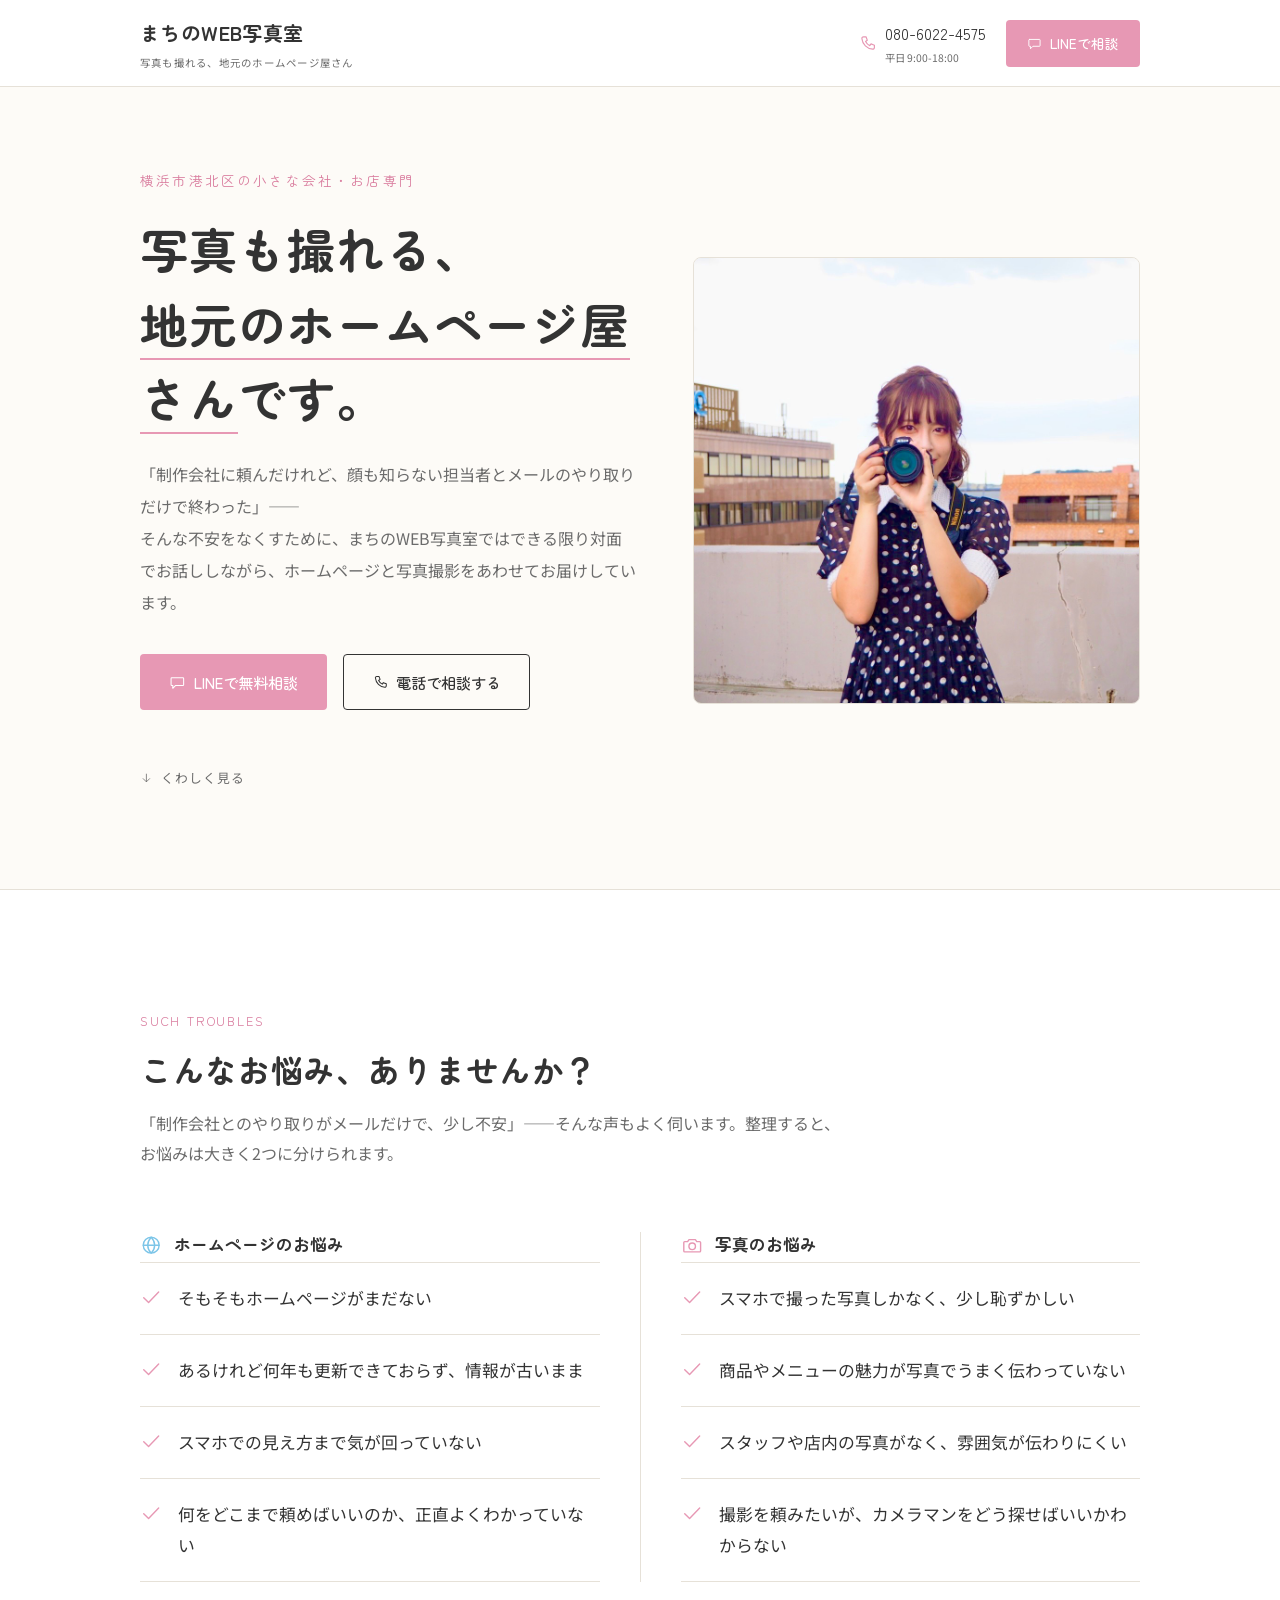
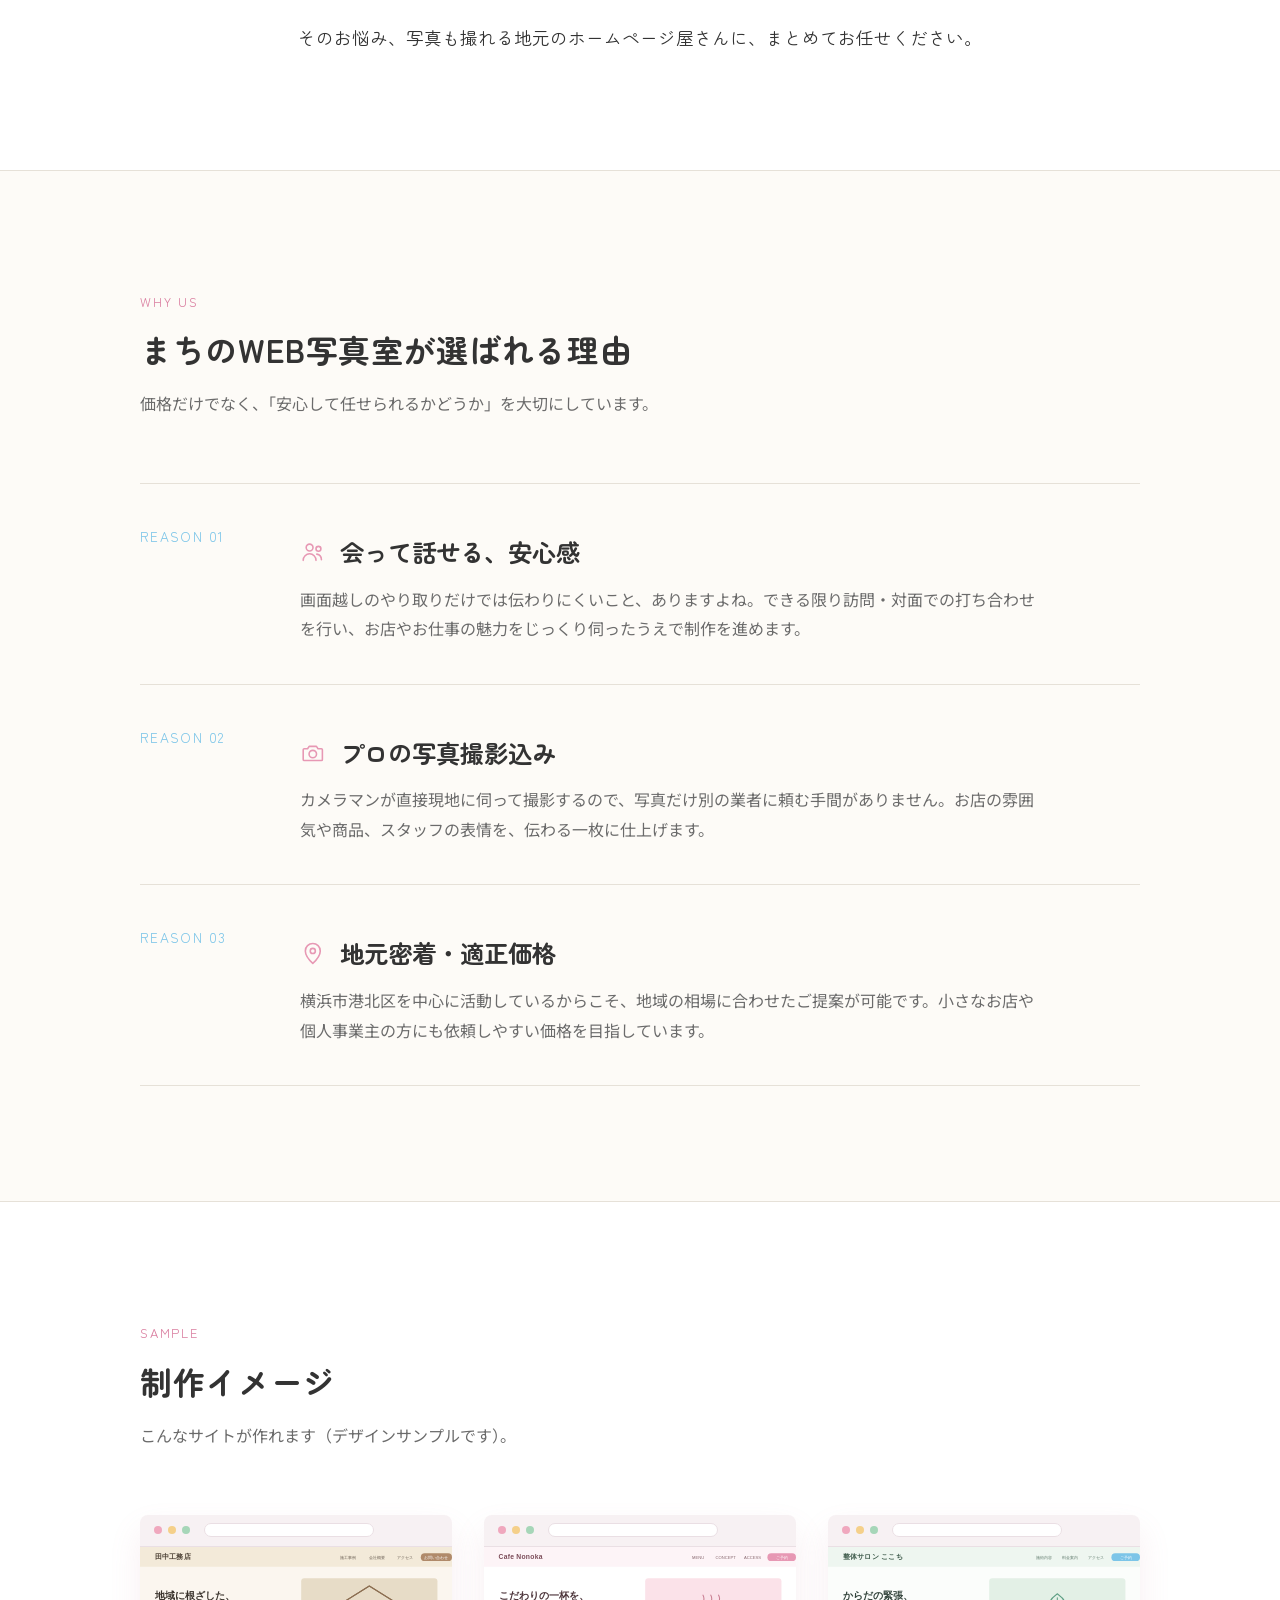
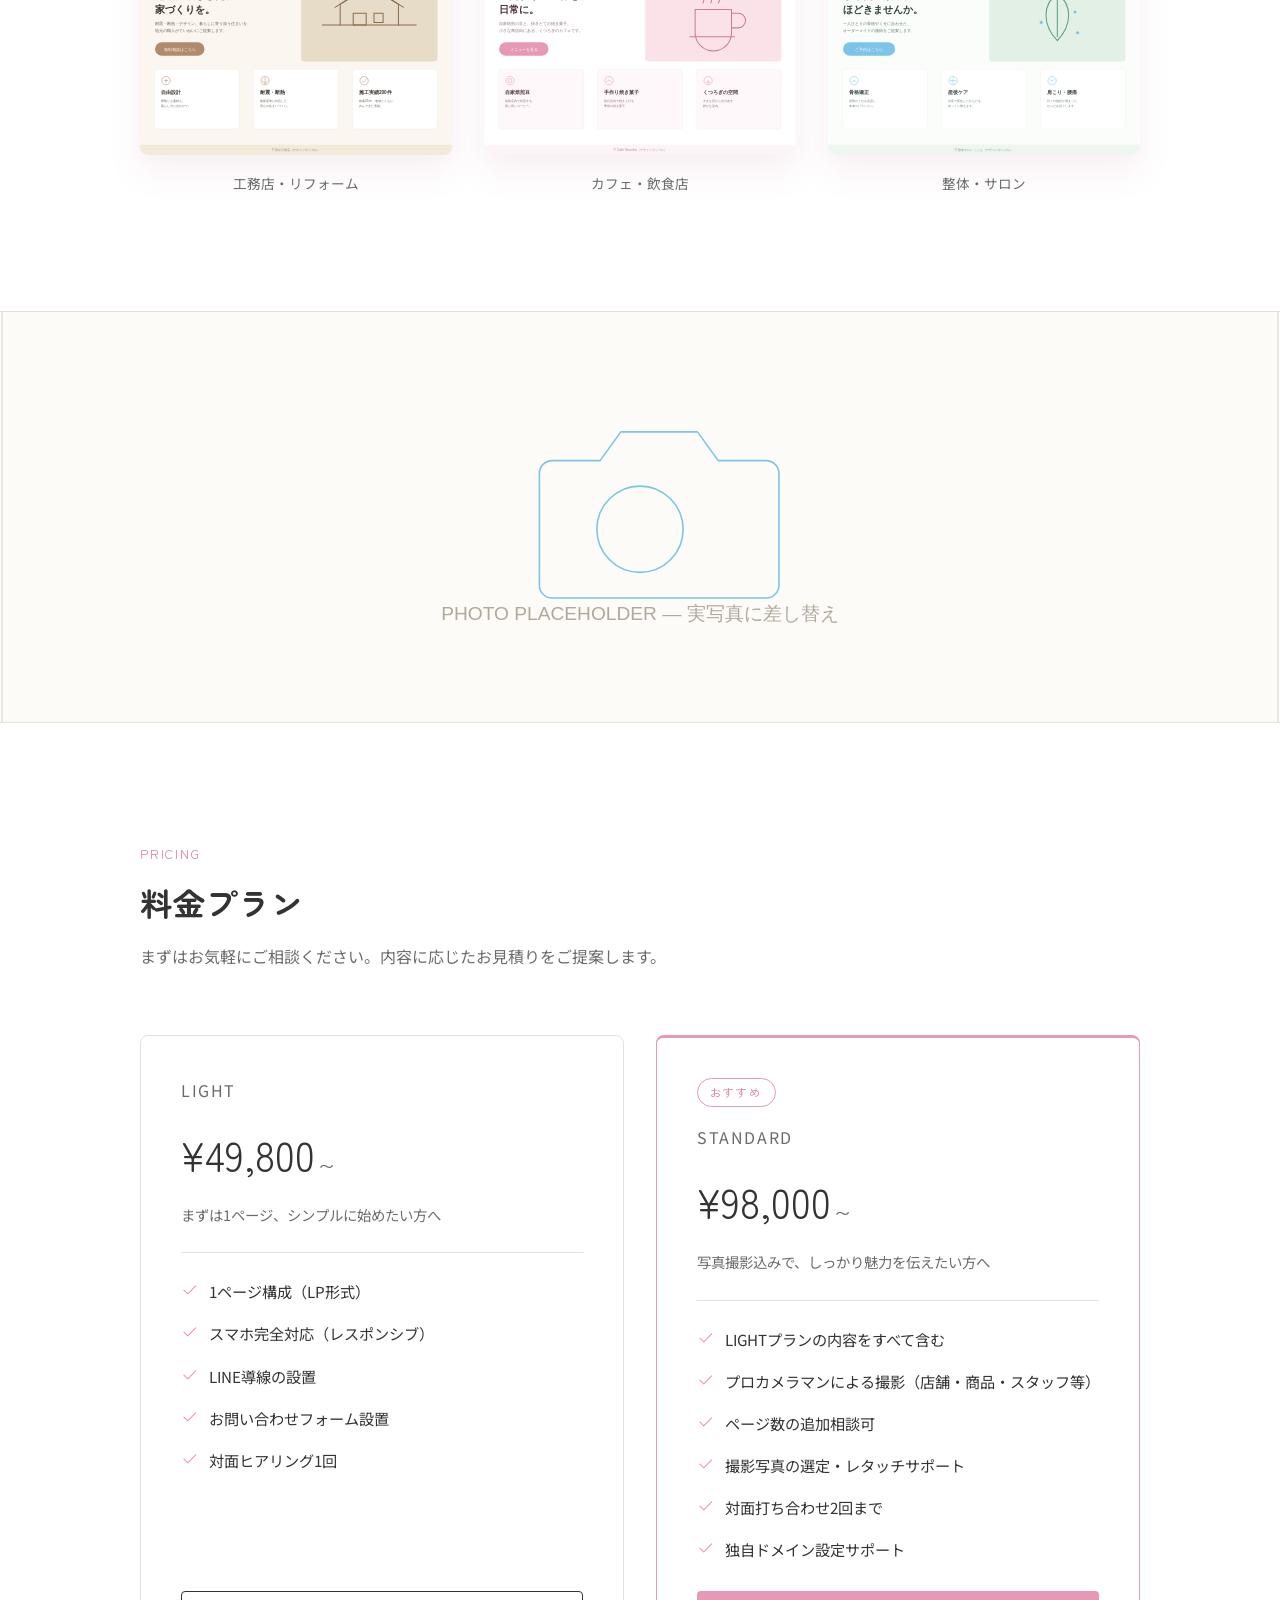
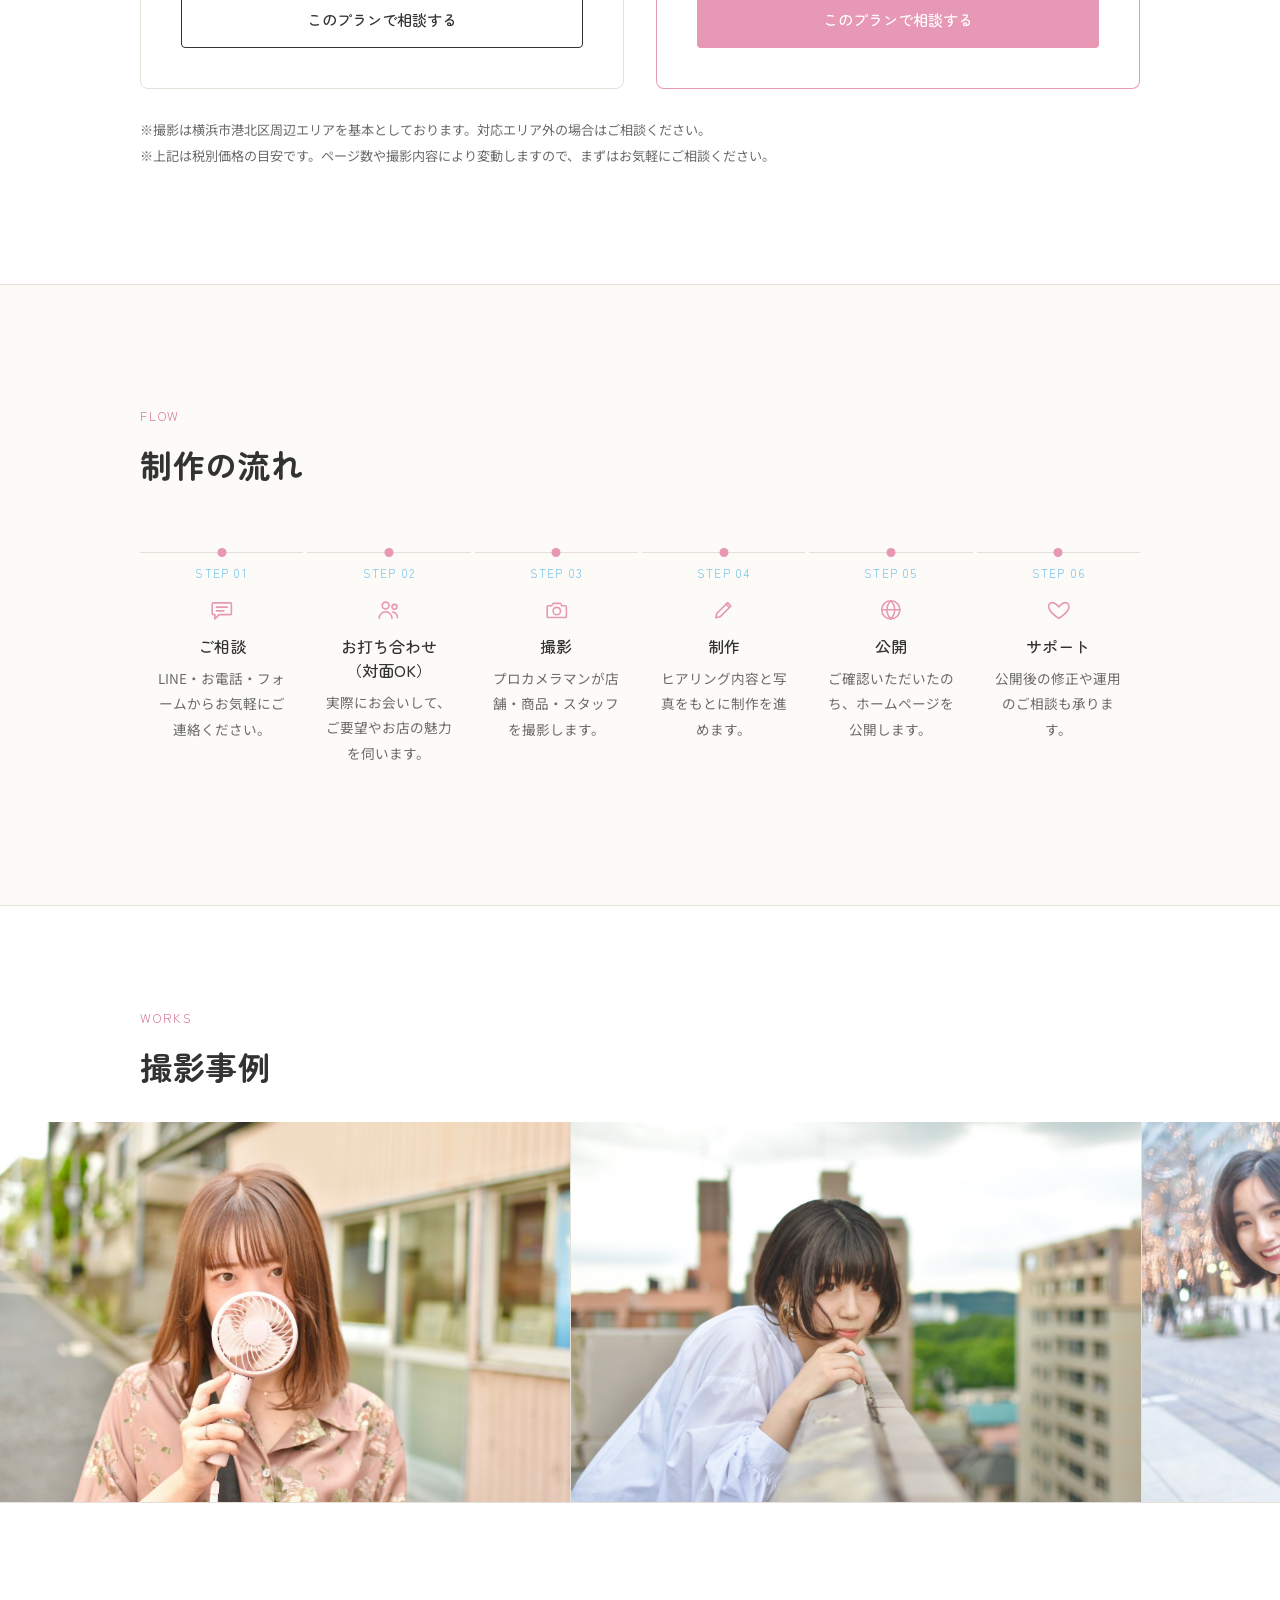
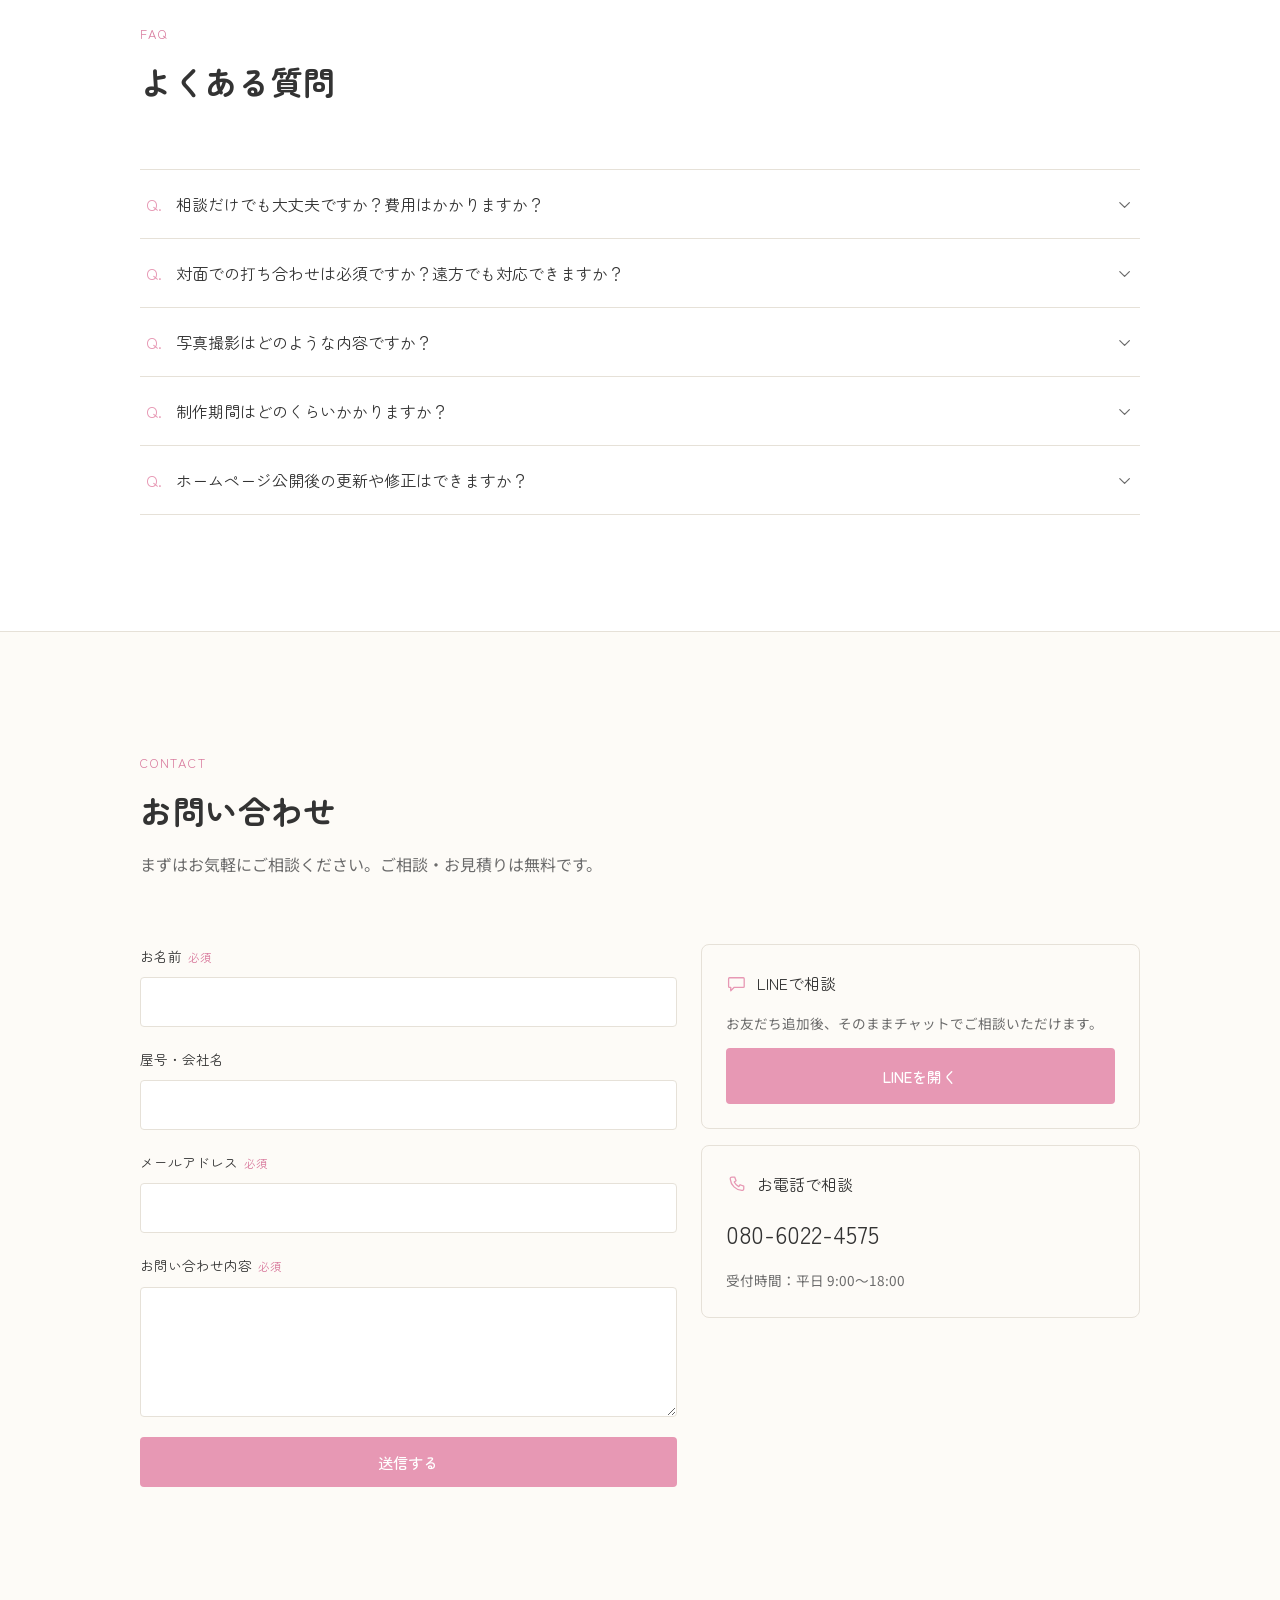
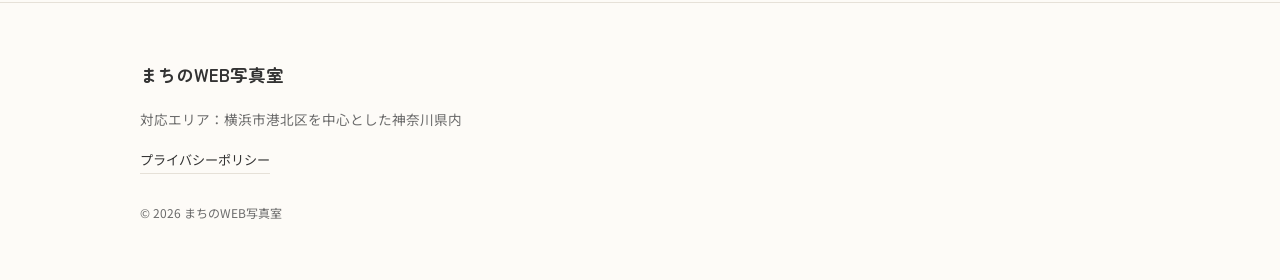
==== commit f747bf31: "制作イメージのデザインサンプルをより本物らしいSVGモックアップに刷新 ワイヤーフレーム風の灰色ブロックPNGから、実際の見出しコピー・ナビゲーション・ アイコンイラストを含んだSVGデザインサンプル" ====
--- a/index.html
+++ b/index.html
@@ -343,7 +343,7 @@
               <span class="browser-mock-address"></span>
             </div>
             <div class="browser-mock-screen">
-              <img src="assets/work-1.png" alt="工務店サイトのデザインサンプル" loading="lazy" width="1200" height="800">
+              <img src="assets/work-1.svg" alt="工務店サイトのデザインサンプル" loading="lazy" width="1200" height="800">
             </div>
           </div>
           <p class="work-label">工務店・リフォーム</p>
@@ -357,7 +357,7 @@
               <span class="browser-mock-address"></span>
             </div>
             <div class="browser-mock-screen">
-              <img src="assets/work-2.png" alt="カフェ・飲食店サイトのデザインサンプル" loading="lazy" width="1200" height="800">
+              <img src="assets/work-2.svg" alt="カフェ・飲食店サイトのデザインサンプル" loading="lazy" width="1200" height="800">
             </div>
           </div>
           <p class="work-label">カフェ・飲食店</p>
@@ -371,7 +371,7 @@
               <span class="browser-mock-address"></span>
             </div>
             <div class="browser-mock-screen">
-              <img src="assets/work-3.png" alt="整体・サロンサイトのデザインサンプル" loading="lazy" width="1200" height="800">
+              <img src="assets/work-3.svg" alt="整体・サロンサイトのデザインサンプル" loading="lazy" width="1200" height="800">
             </div>
           </div>
           <p class="work-label">整体・サロン</p>
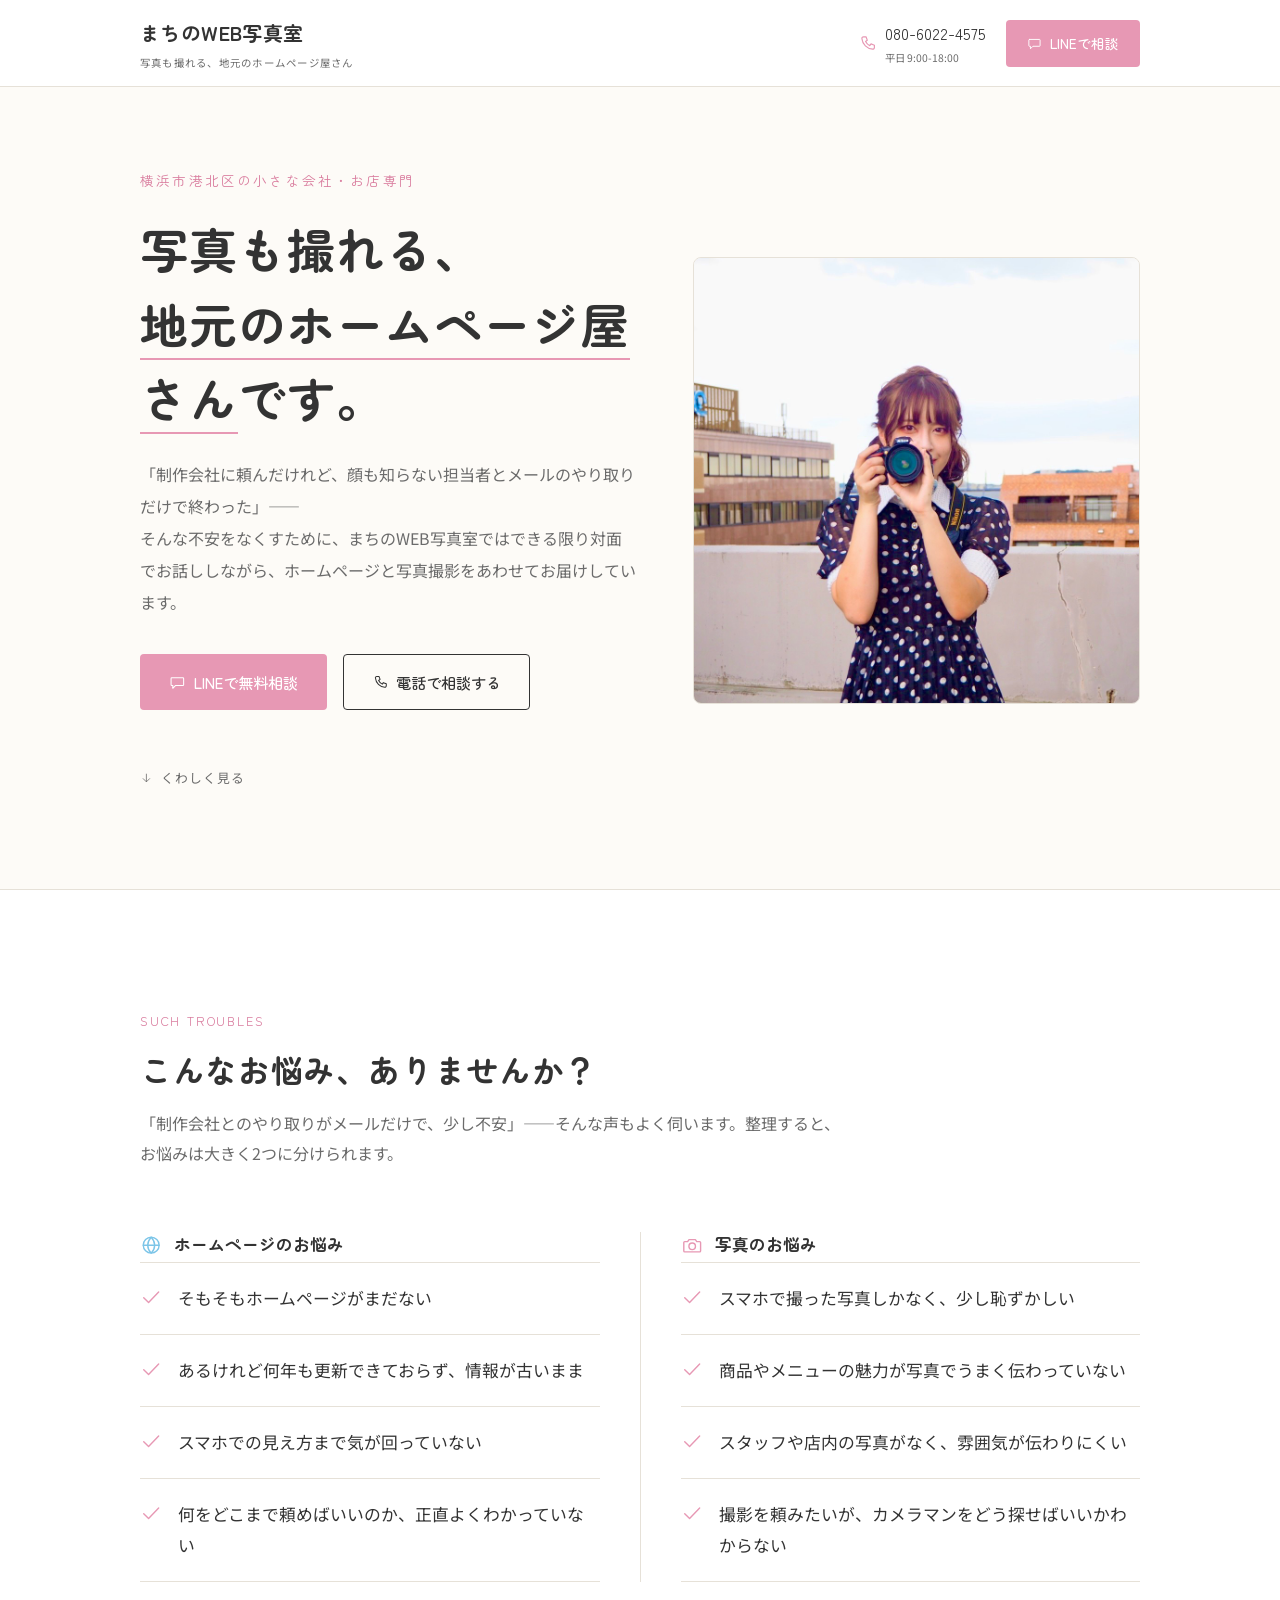
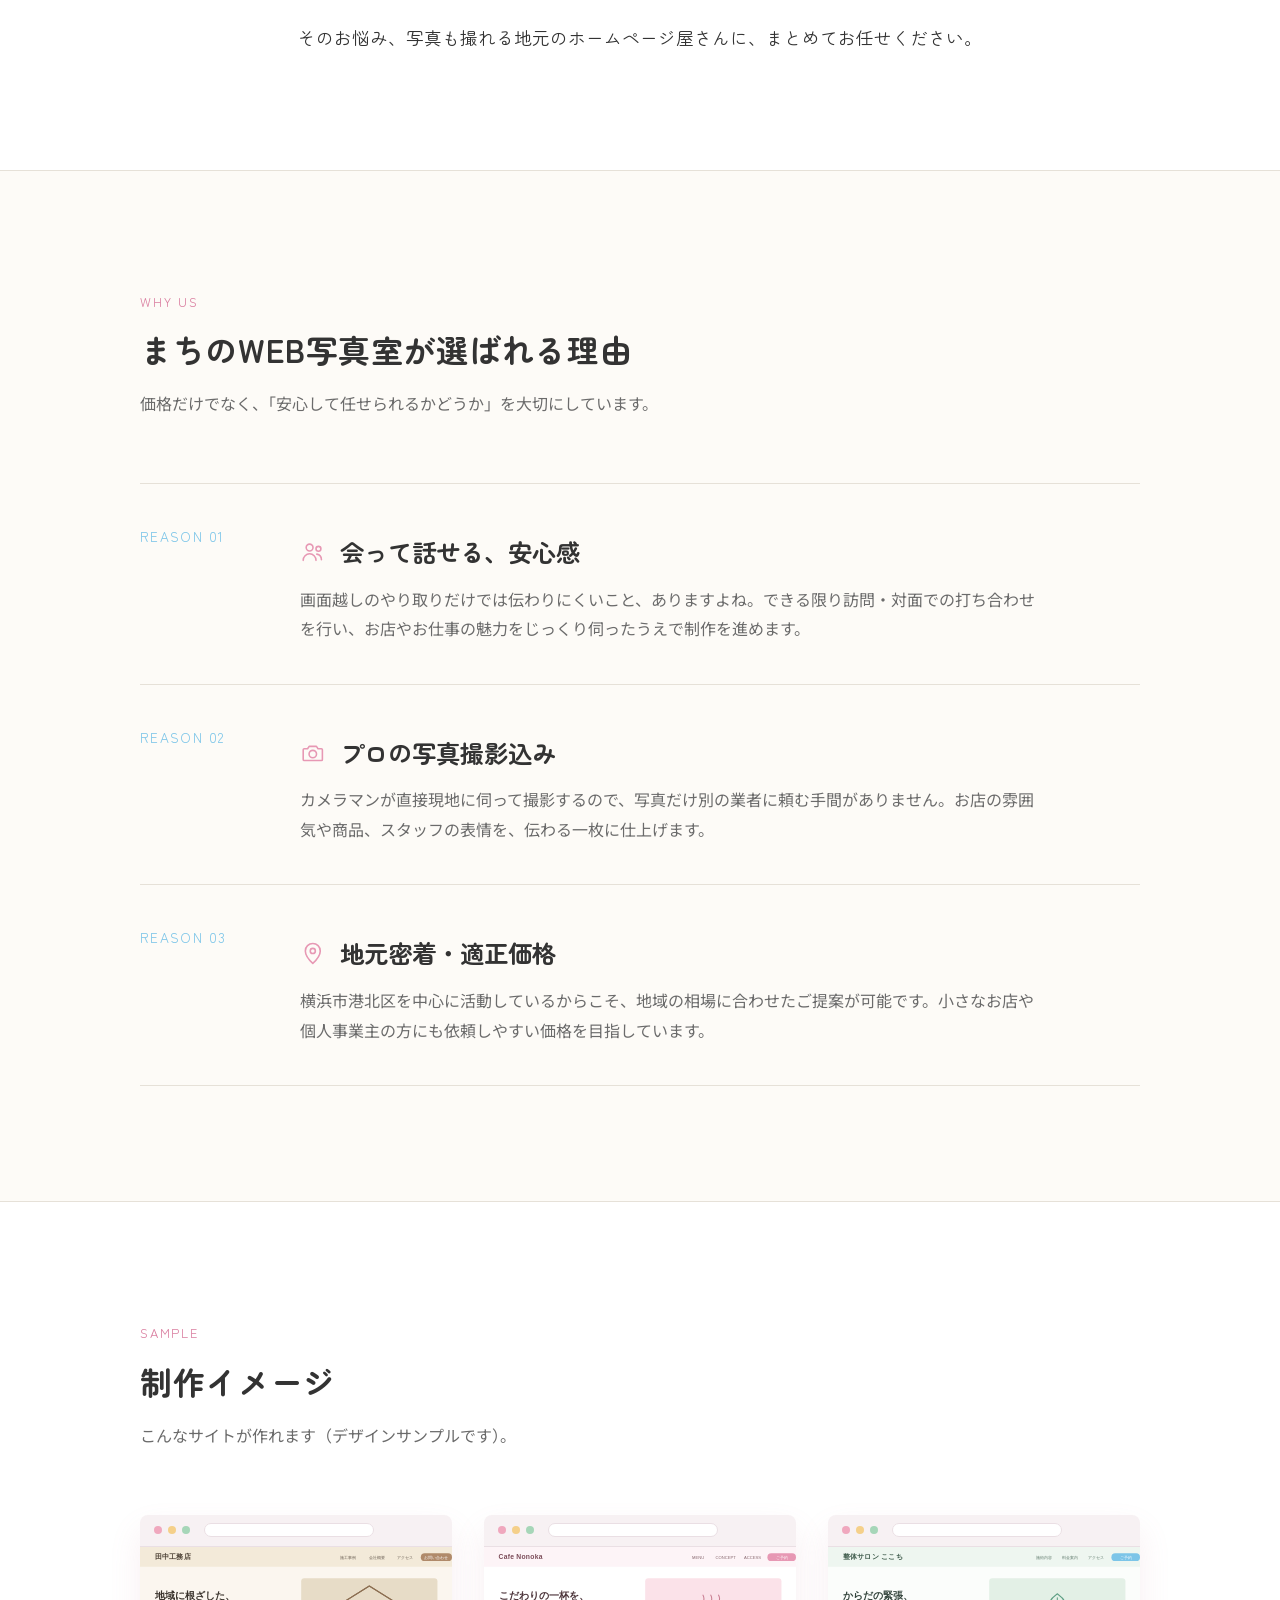
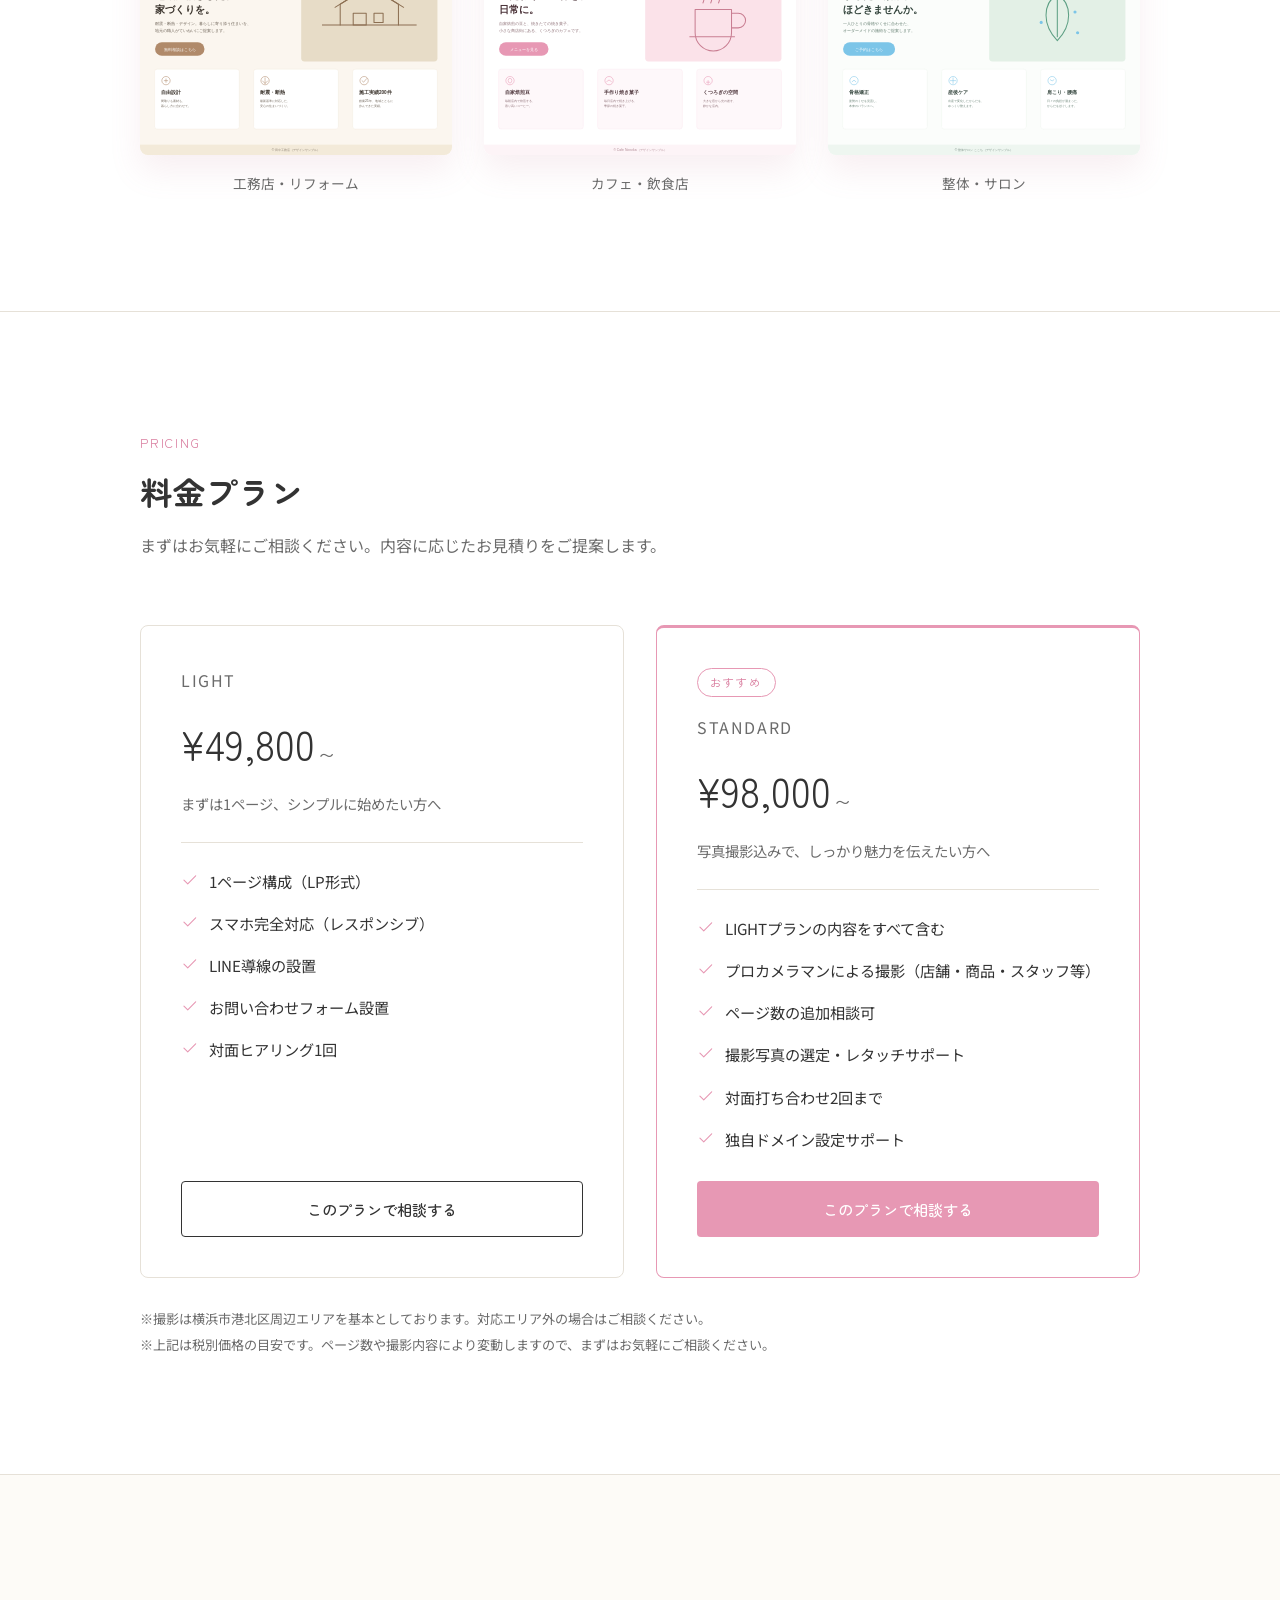
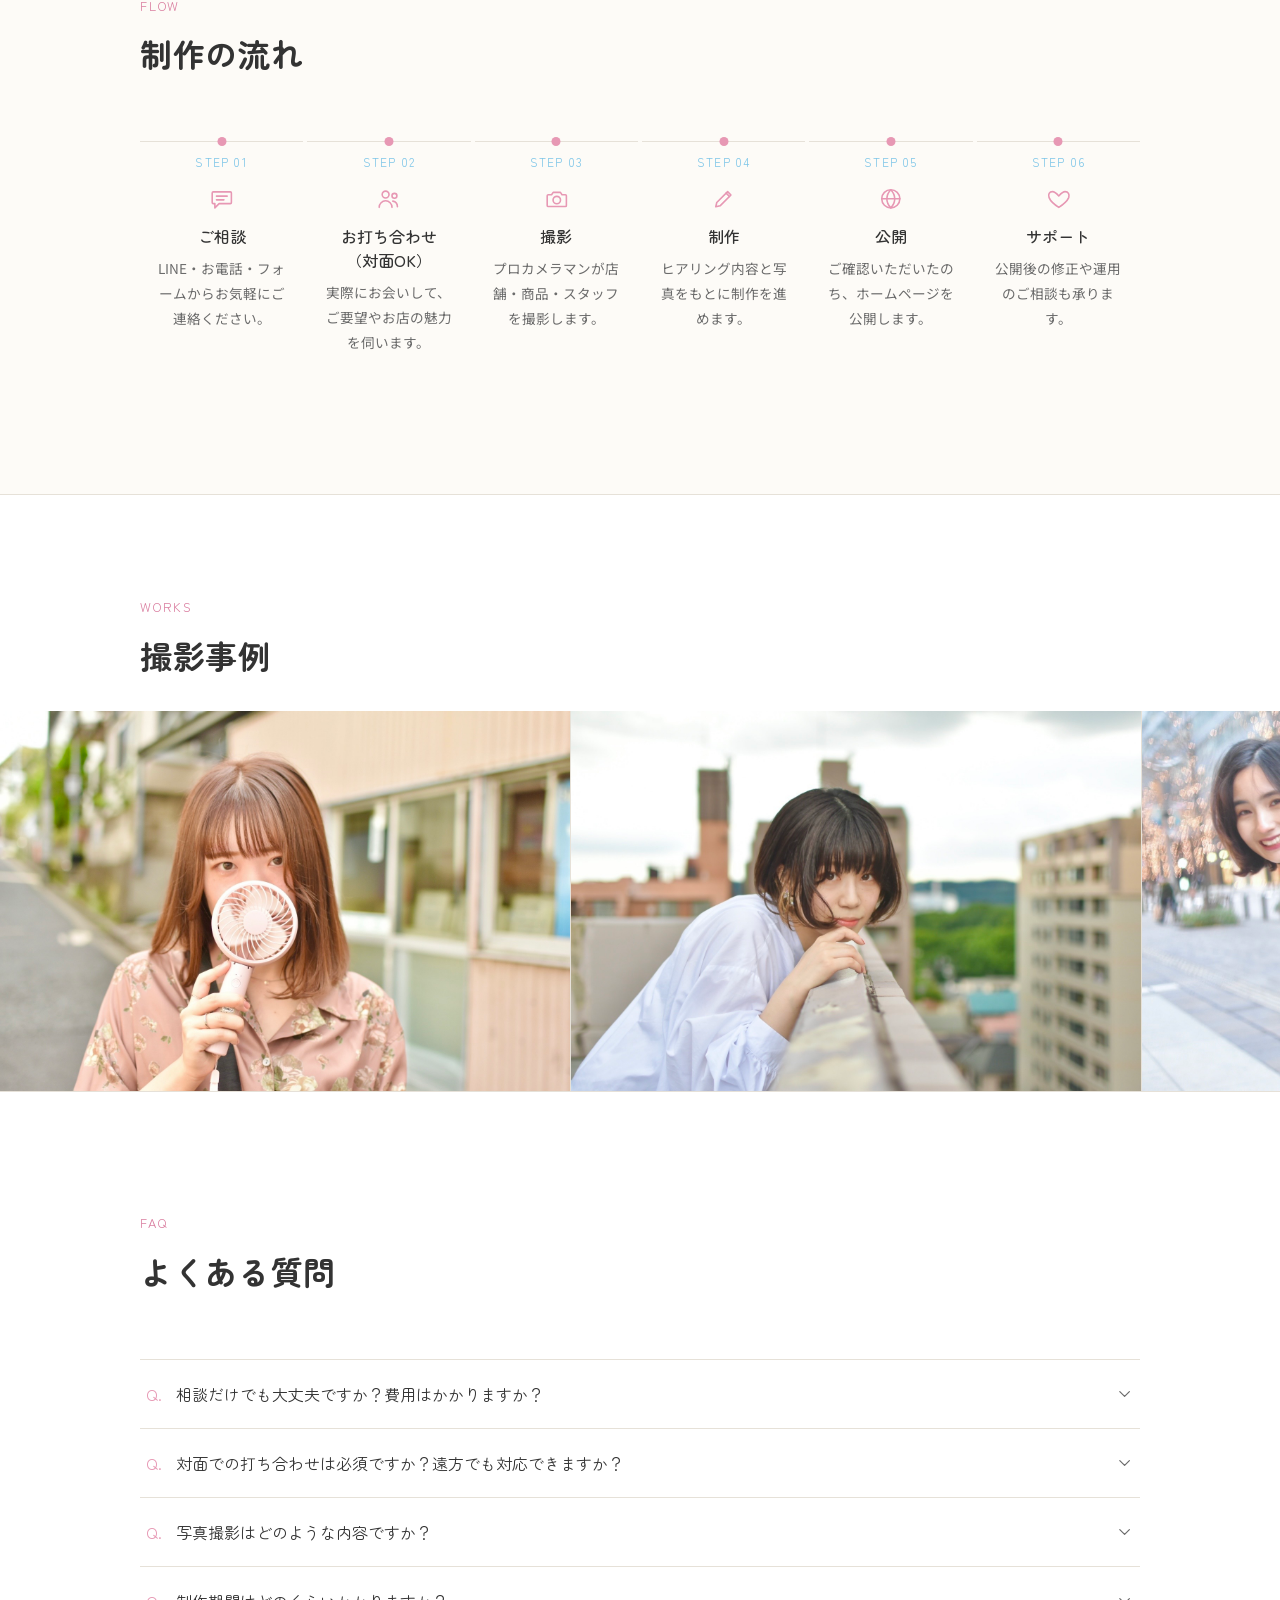
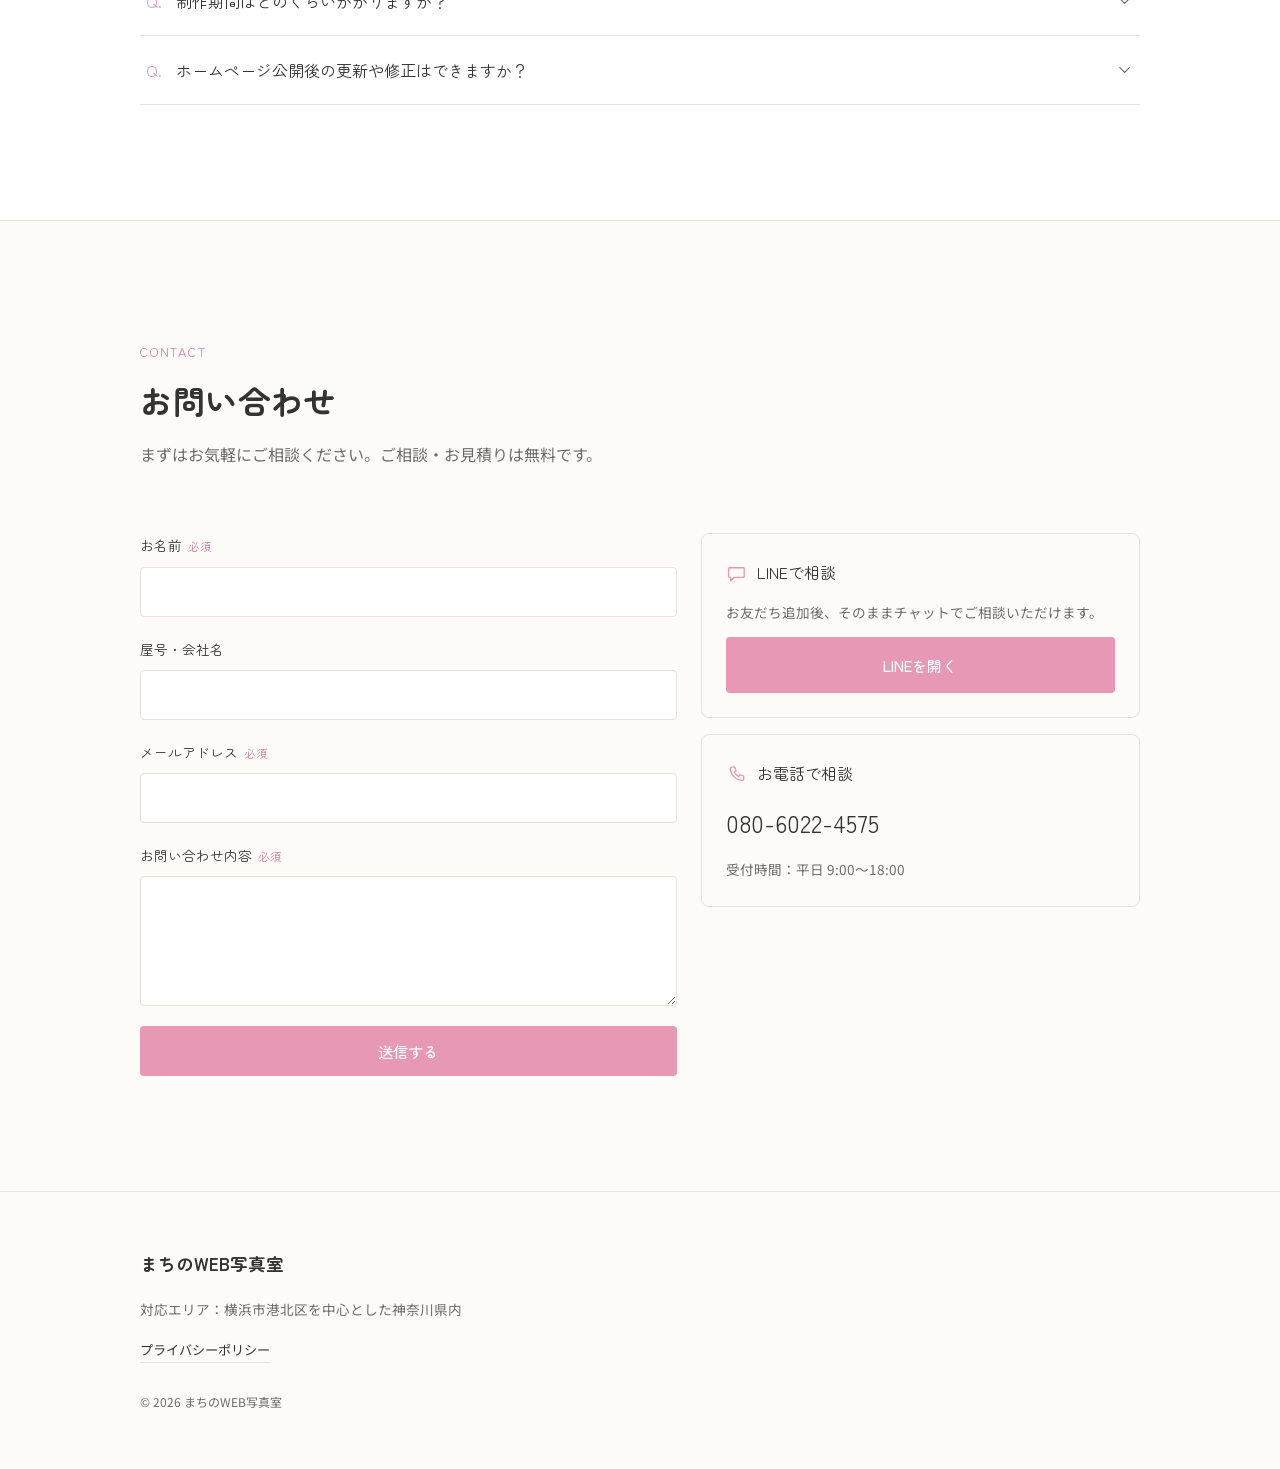
==== commit 60e0017a: "残っていた写真プレースホルダーを削除 「制作イメージ」と「料金プラン」の間にあった横長写真プレースホルダー（未使用のsection-photo-1.svg）を削除。  Co-Authored-By: " ====
--- a/index.html
+++ b/index.html
@@ -380,11 +380,6 @@
     </div>
   </section>
 
-  <!-- 横長写真エリア 1 -->
-  <div class="photo-band fade-in">
-    <img src="assets/section-photo-1.svg" alt="撮影風景（写真プレースホルダー・後日実写真に差し替え予定）" loading="lazy" width="1600" height="700">
-  </div>
-
   <!-- 料金プラン -->
   <section class="section section--white" id="pricing">
     <div class="container">
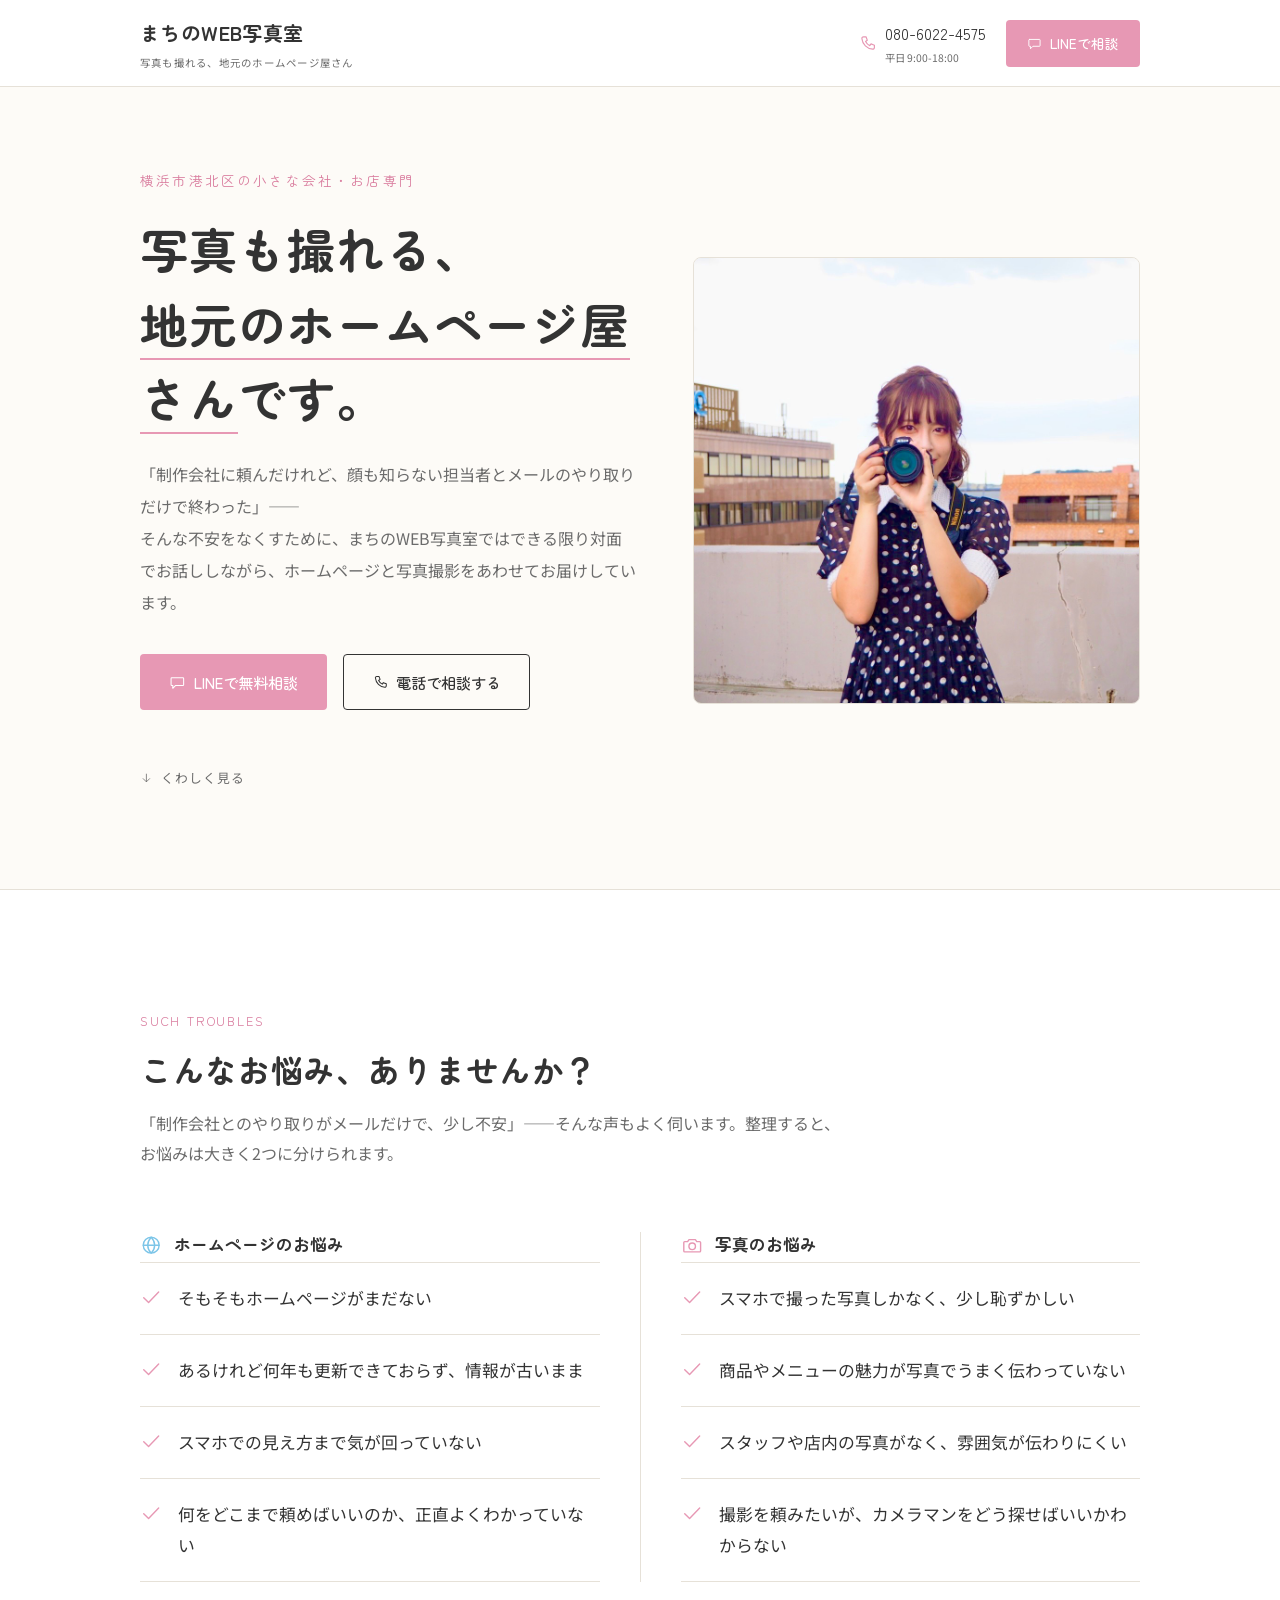
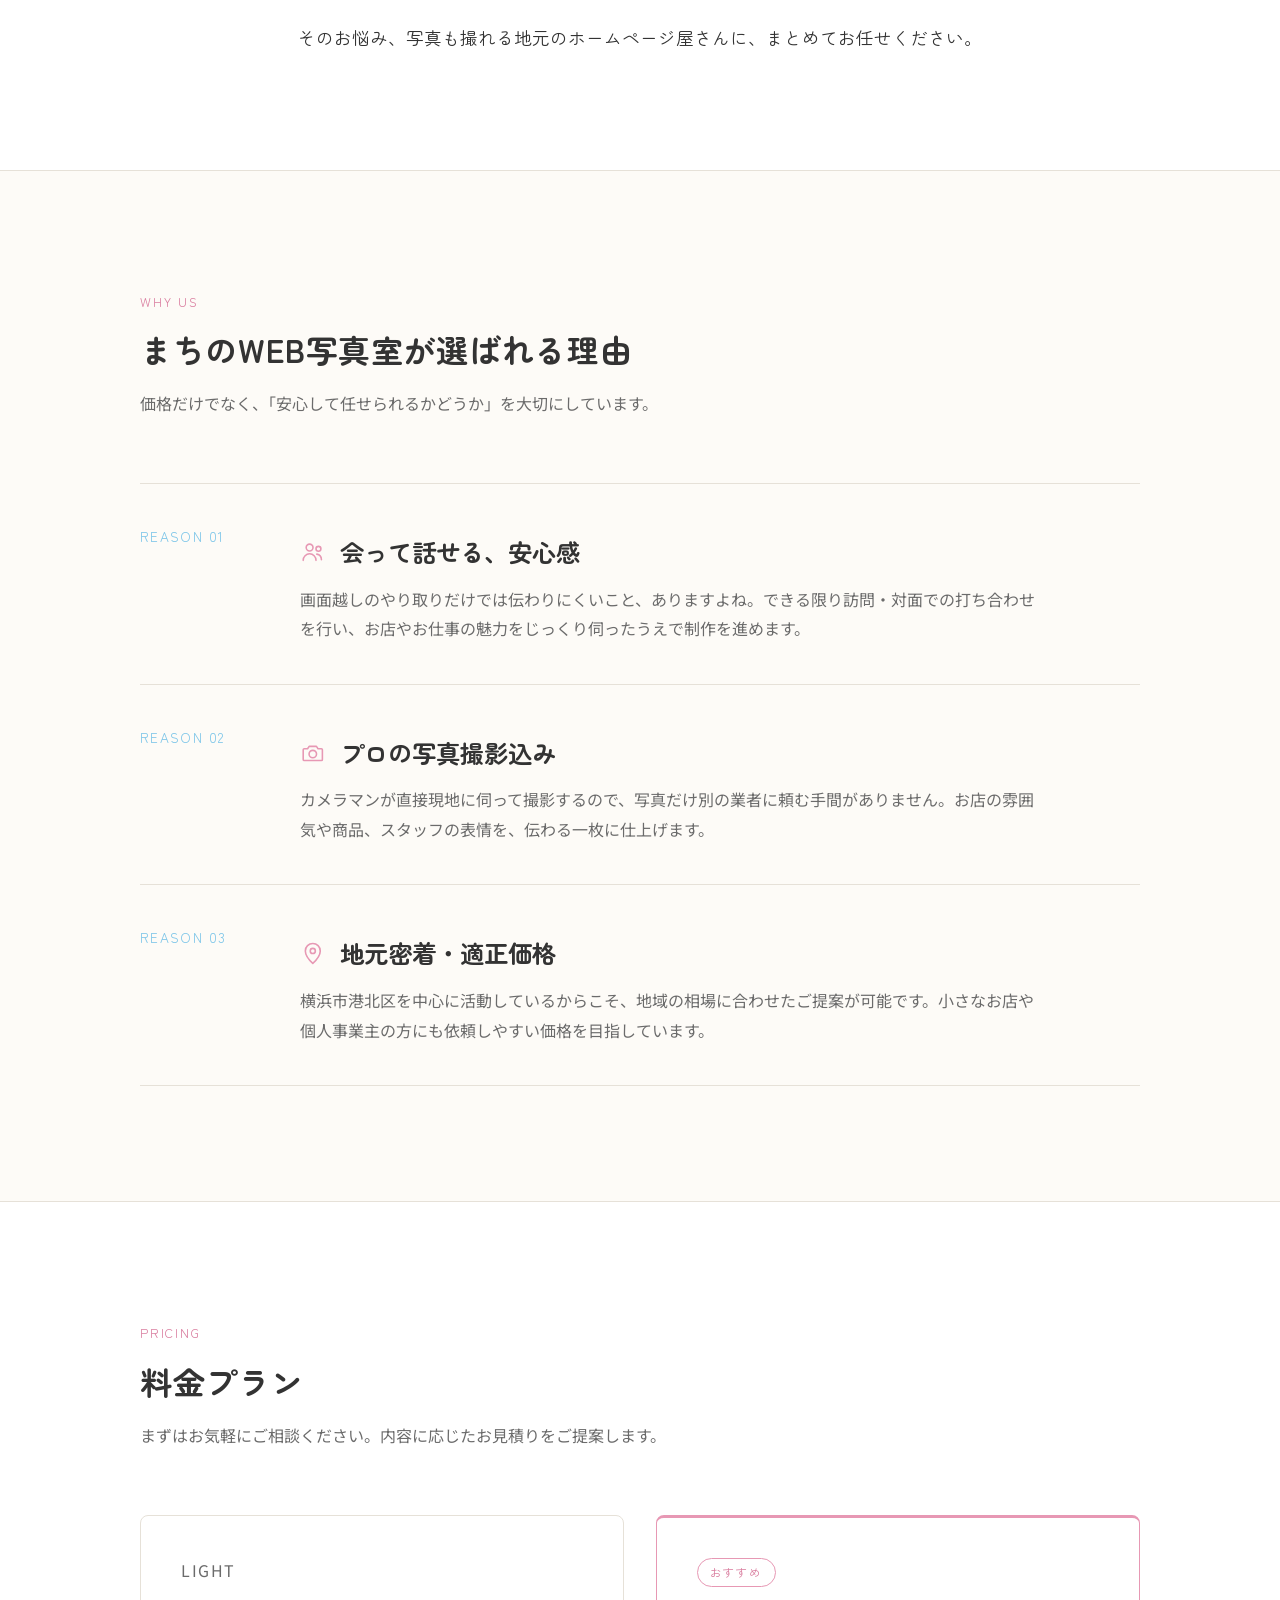
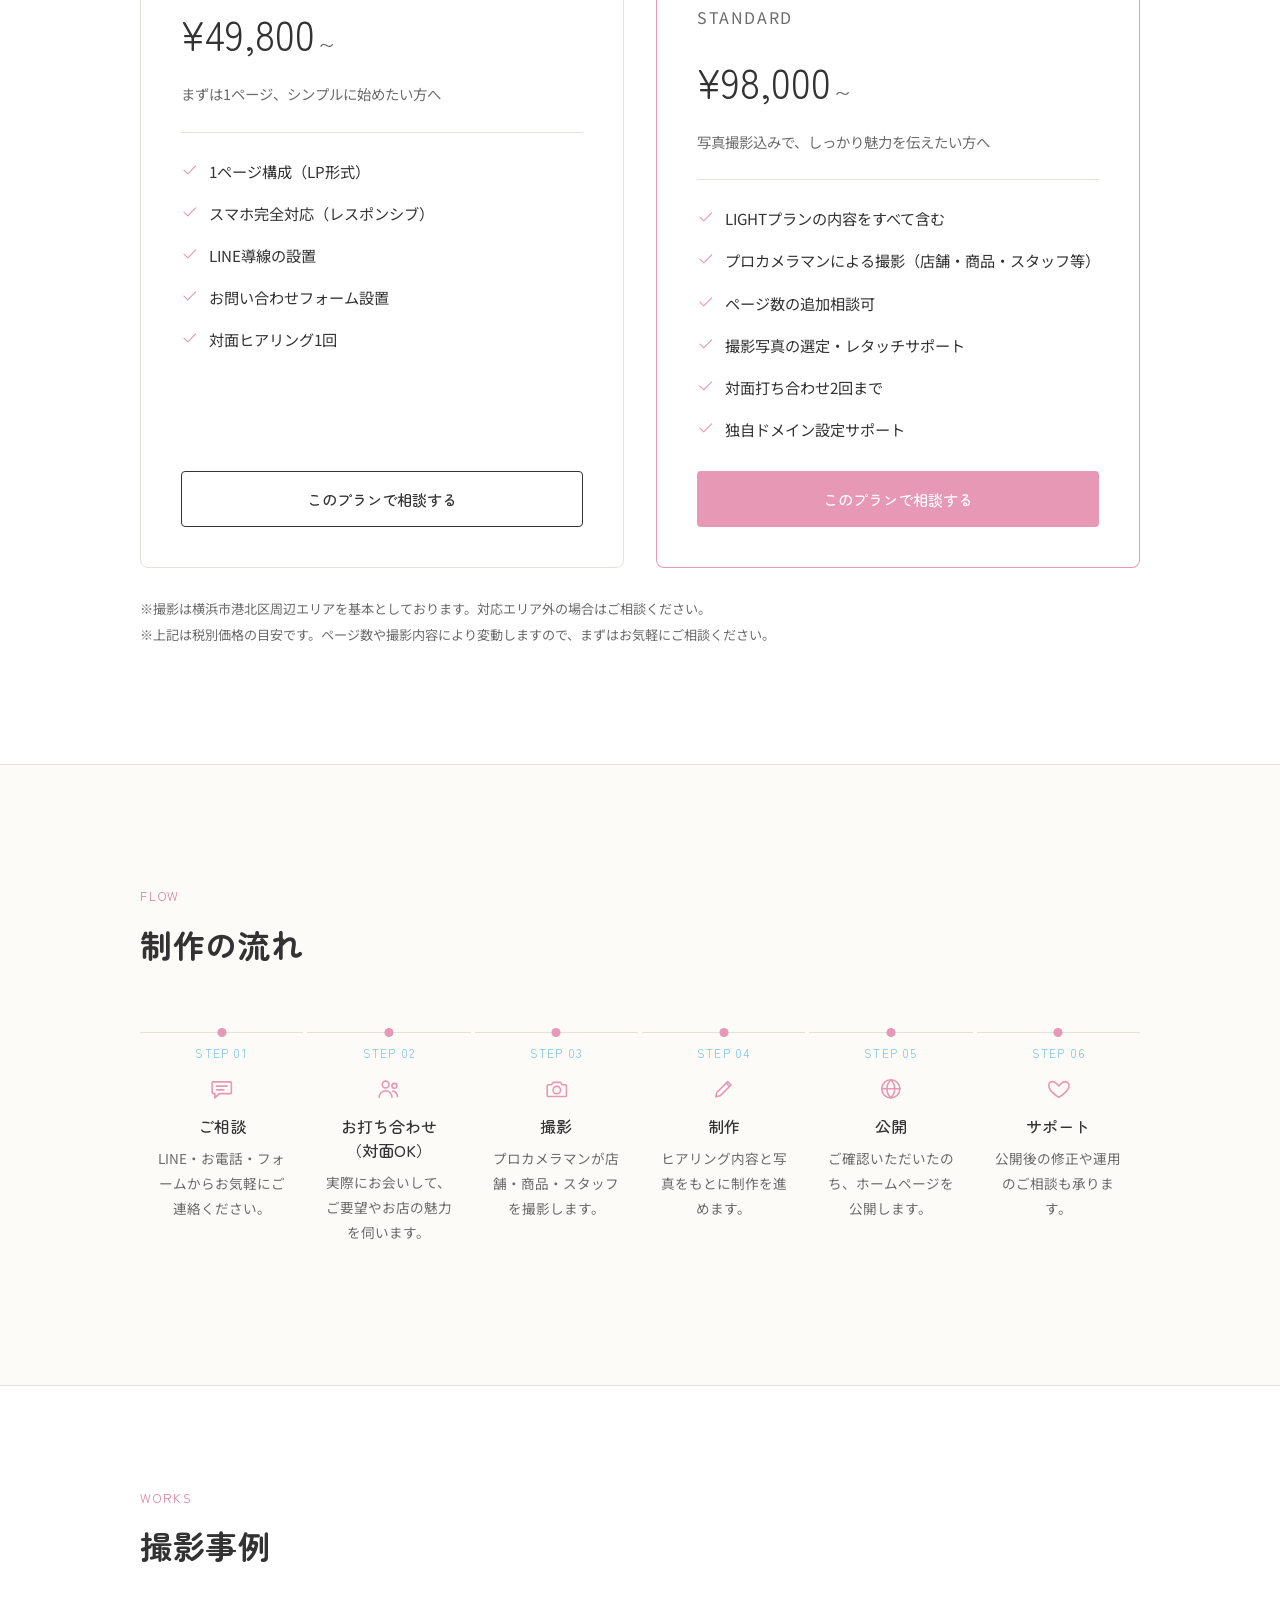
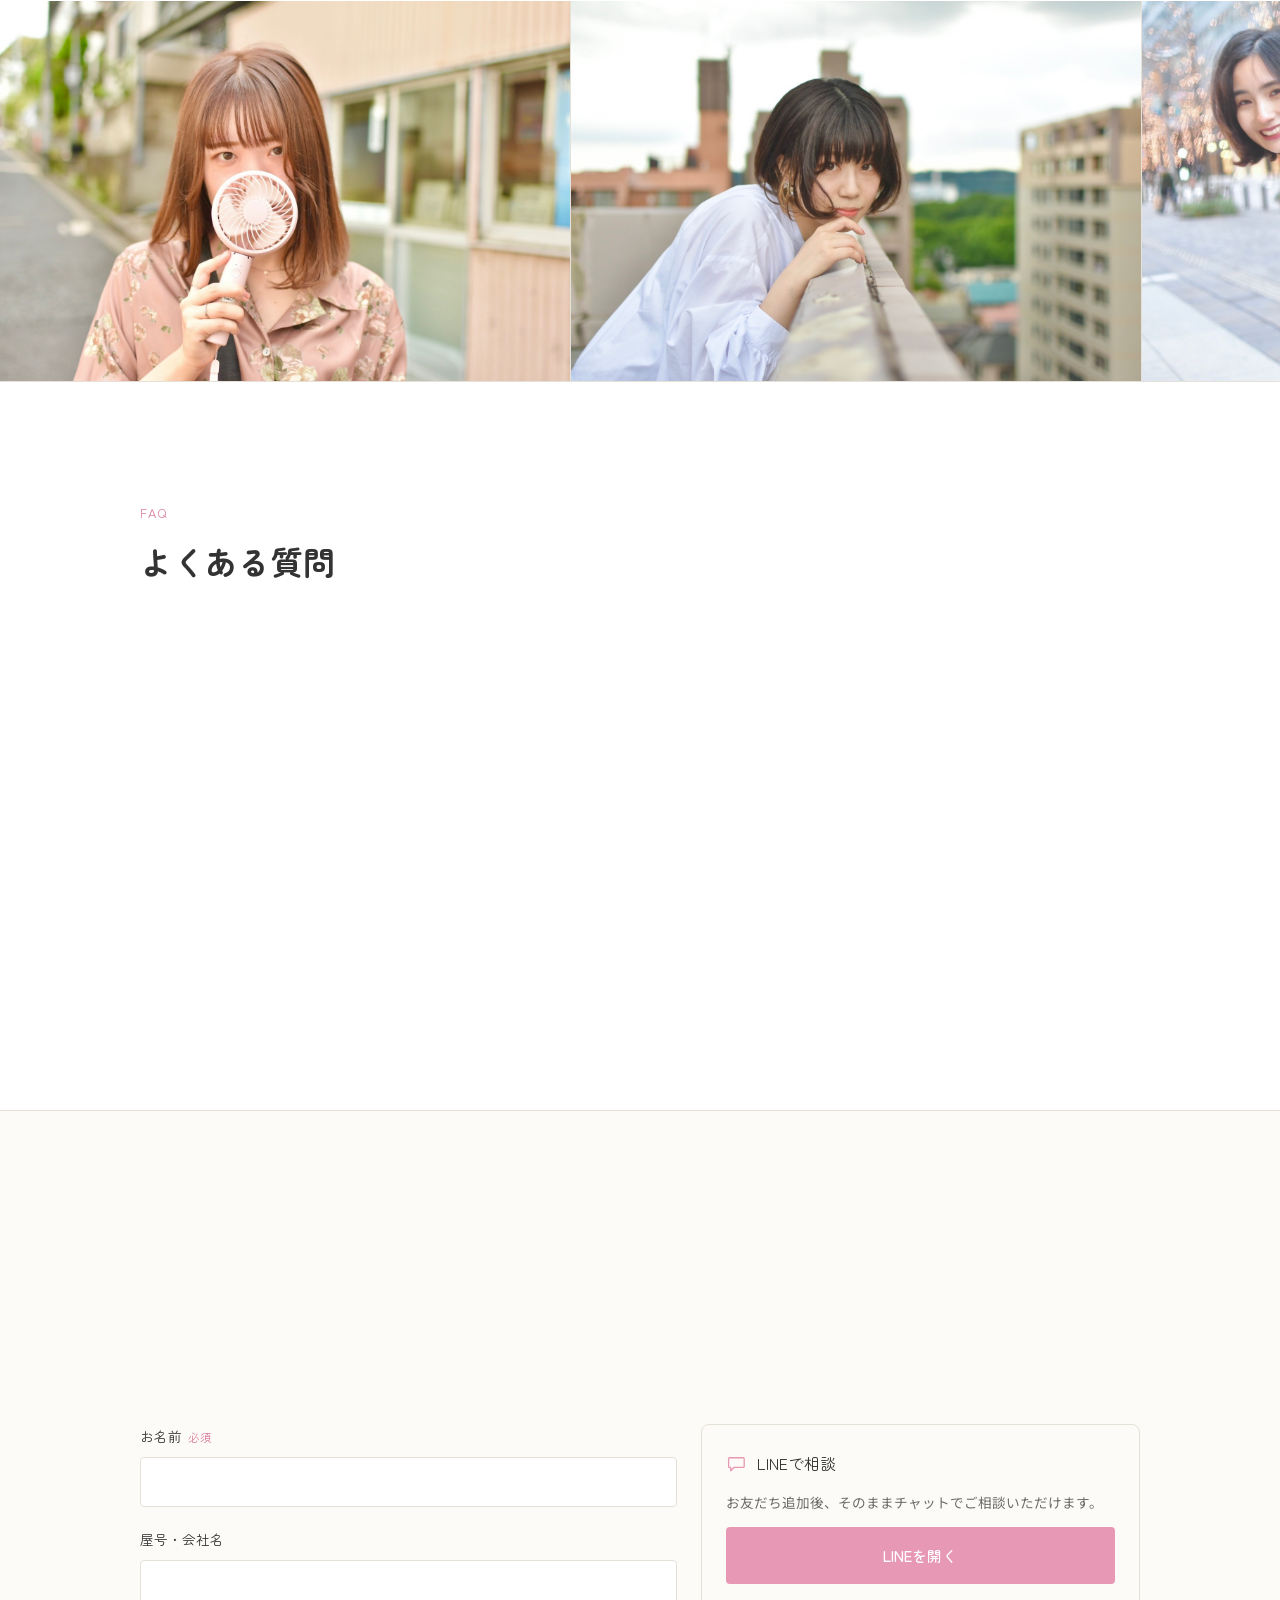
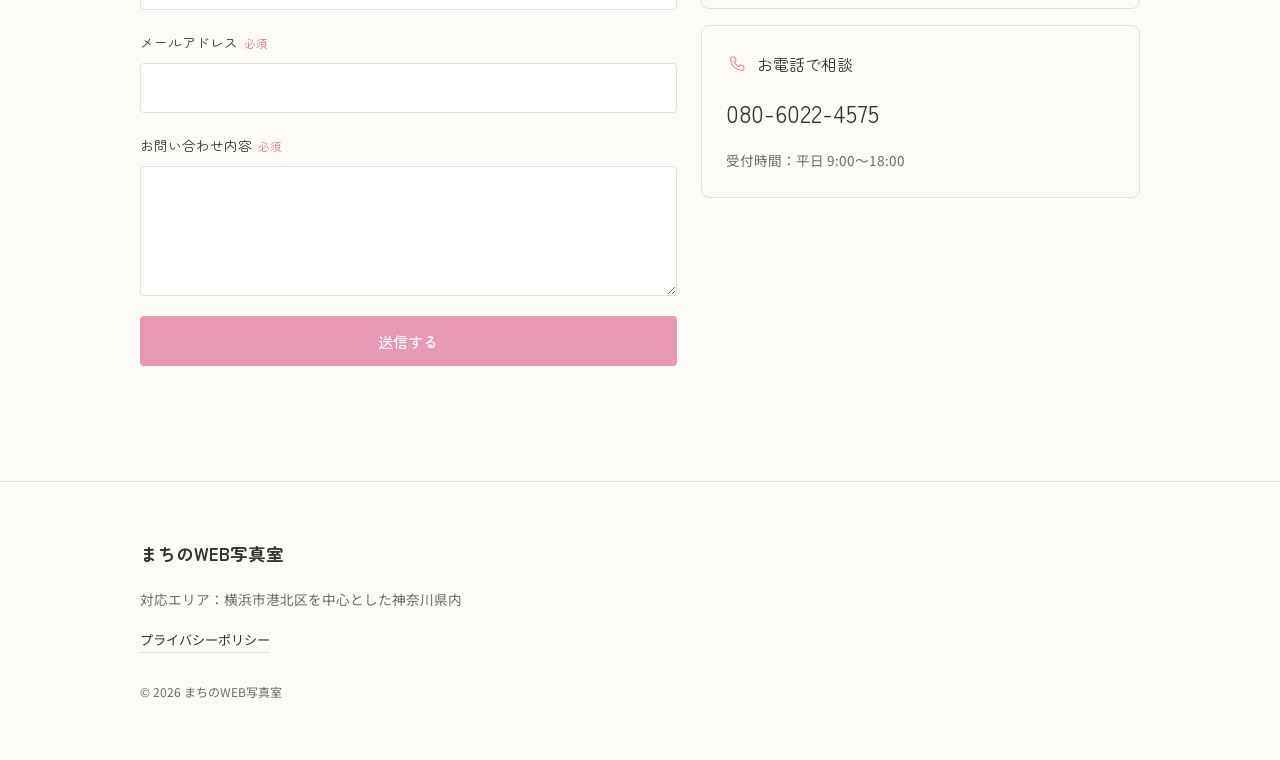
==== commit e30d855d: "「制作イメージ」セクションを削除 実際の制作実績を掲載できる目処が立つまで、デザインサンプルによる「制作イメージ」セクションを一旦削除し、 先にサイト全体を完成させる方針に変更。関連CSSと未使用にな" ====
--- a/index.html
+++ b/index.html
@@ -325,61 +325,6 @@
     </div>
   </section>
 
-  <!-- 制作イメージ -->
-  <section class="section section--white" id="works">
-    <div class="container">
-      <div class="section-head fade-in">
-        <span class="section-eyebrow">SAMPLE</span>
-        <h2 class="section-title">制作イメージ</h2>
-        <p class="section-lead">こんなサイトが作れます（デザインサンプルです）。</p>
-      </div>
-      <div class="works-grid fade-in">
-        <div class="work-card">
-          <div class="browser-mock">
-            <div class="browser-mock-bar">
-              <span class="browser-mock-dot" style="background:#F0A8BE"></span>
-              <span class="browser-mock-dot" style="background:#F5D08A"></span>
-              <span class="browser-mock-dot" style="background:#A6D6B8"></span>
-              <span class="browser-mock-address"></span>
-            </div>
-            <div class="browser-mock-screen">
-              <img src="assets/work-1.svg" alt="工務店サイトのデザインサンプル" loading="lazy" width="1200" height="800">
-            </div>
-          </div>
-          <p class="work-label">工務店・リフォーム</p>
-        </div>
-        <div class="work-card">
-          <div class="browser-mock">
-            <div class="browser-mock-bar">
-              <span class="browser-mock-dot" style="background:#F0A8BE"></span>
-              <span class="browser-mock-dot" style="background:#F5D08A"></span>
-              <span class="browser-mock-dot" style="background:#A6D6B8"></span>
-              <span class="browser-mock-address"></span>
-            </div>
-            <div class="browser-mock-screen">
-              <img src="assets/work-2.svg" alt="カフェ・飲食店サイトのデザインサンプル" loading="lazy" width="1200" height="800">
-            </div>
-          </div>
-          <p class="work-label">カフェ・飲食店</p>
-        </div>
-        <div class="work-card">
-          <div class="browser-mock">
-            <div class="browser-mock-bar">
-              <span class="browser-mock-dot" style="background:#F0A8BE"></span>
-              <span class="browser-mock-dot" style="background:#F5D08A"></span>
-              <span class="browser-mock-dot" style="background:#A6D6B8"></span>
-              <span class="browser-mock-address"></span>
-            </div>
-            <div class="browser-mock-screen">
-              <img src="assets/work-3.svg" alt="整体・サロンサイトのデザインサンプル" loading="lazy" width="1200" height="800">
-            </div>
-          </div>
-          <p class="work-label">整体・サロン</p>
-        </div>
-      </div>
-    </div>
-  </section>
-
   <!-- 料金プラン -->
   <section class="section section--white" id="pricing">
     <div class="container">
--- a/style.css
+++ b/style.css
@@ -471,83 +471,6 @@
   to { transform: translateX(-50%); }
 }
 
-/* ---------- Works (制作イメージ) ---------- */
-.works-grid {
-  display: flex;
-  flex-direction: column;
-  gap: 40px;
-}
-
-.work-card {
-  transition: transform 0.25s ease;
-}
-
-.work-card:hover {
-  transform: translateY(-4px);
-}
-
-.browser-mock {
-  border-radius: var(--radius-md);
-  overflow: hidden;
-  background-color: var(--color-white);
-  box-shadow: 0 16px 32px rgba(201, 122, 152, 0.12);
-}
-
-.browser-mock-bar {
-  height: 32px;
-  display: flex;
-  align-items: center;
-  gap: 6px;
-  padding-inline: 14px;
-  background-color: #F7F1F3;
-  border-bottom: 1px solid #EADFE4;
-}
-
-.browser-mock-dot {
-  width: 8px;
-  height: 8px;
-  border-radius: 50%;
-  flex-shrink: 0;
-}
-
-.browser-mock-address {
-  margin-left: 8px;
-  width: 60%;
-  height: 14px;
-  border-radius: 999px;
-  background-color: var(--color-white);
-  border: 1px solid #EADFE4;
-}
-
-.browser-mock-screen {
-  aspect-ratio: 3 / 2;
-  overflow: hidden;
-}
-
-.browser-mock-screen img {
-  width: 100%;
-  height: 100%;
-  object-fit: cover;
-  object-position: top;
-}
-
-.work-label {
-  margin-top: 16px;
-  font-size: 0.85rem;
-  color: var(--color-text-soft);
-  text-align: center;
-}
-
-@media (min-width: 900px) {
-  .works-grid {
-    flex-direction: row;
-    gap: 32px;
-  }
-  .work-card {
-    flex: 1;
-  }
-}
-
 /* ---------- Pricing ---------- */
 .pricing-grid {
   display: grid;
